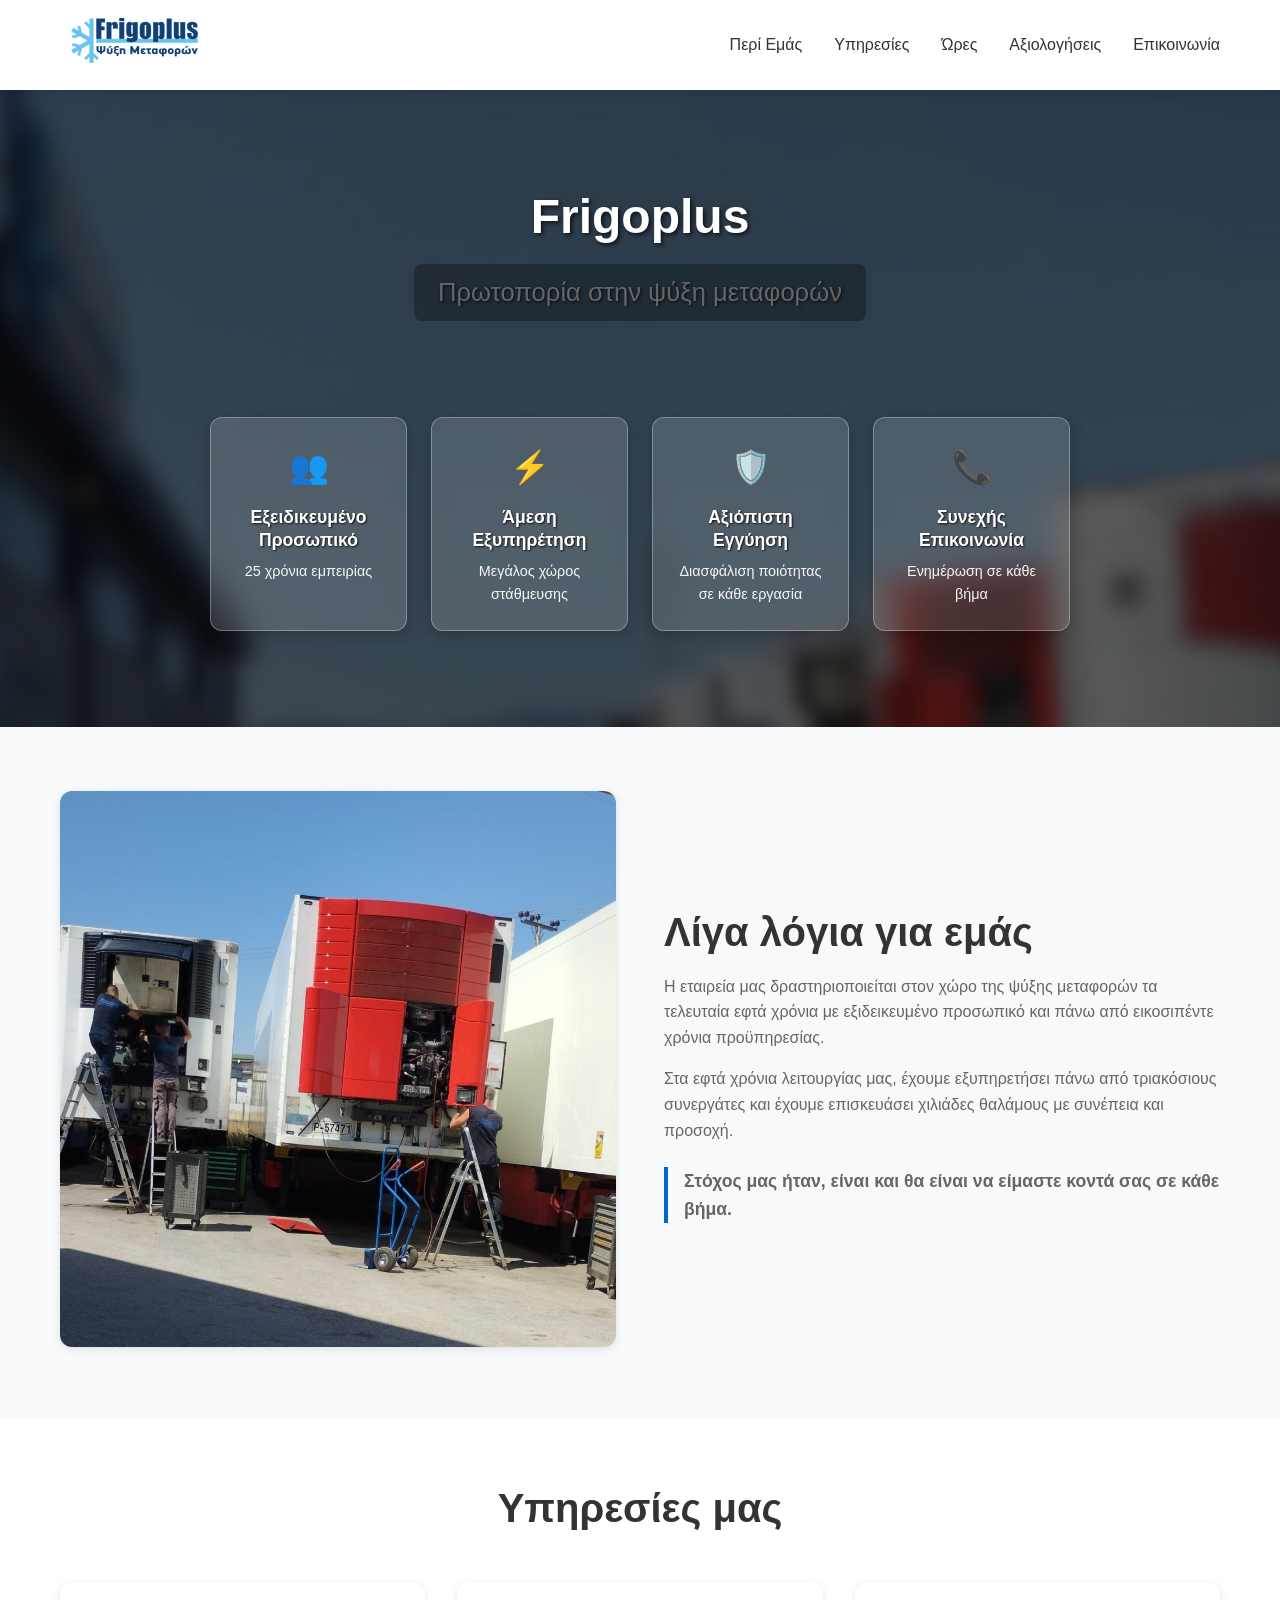
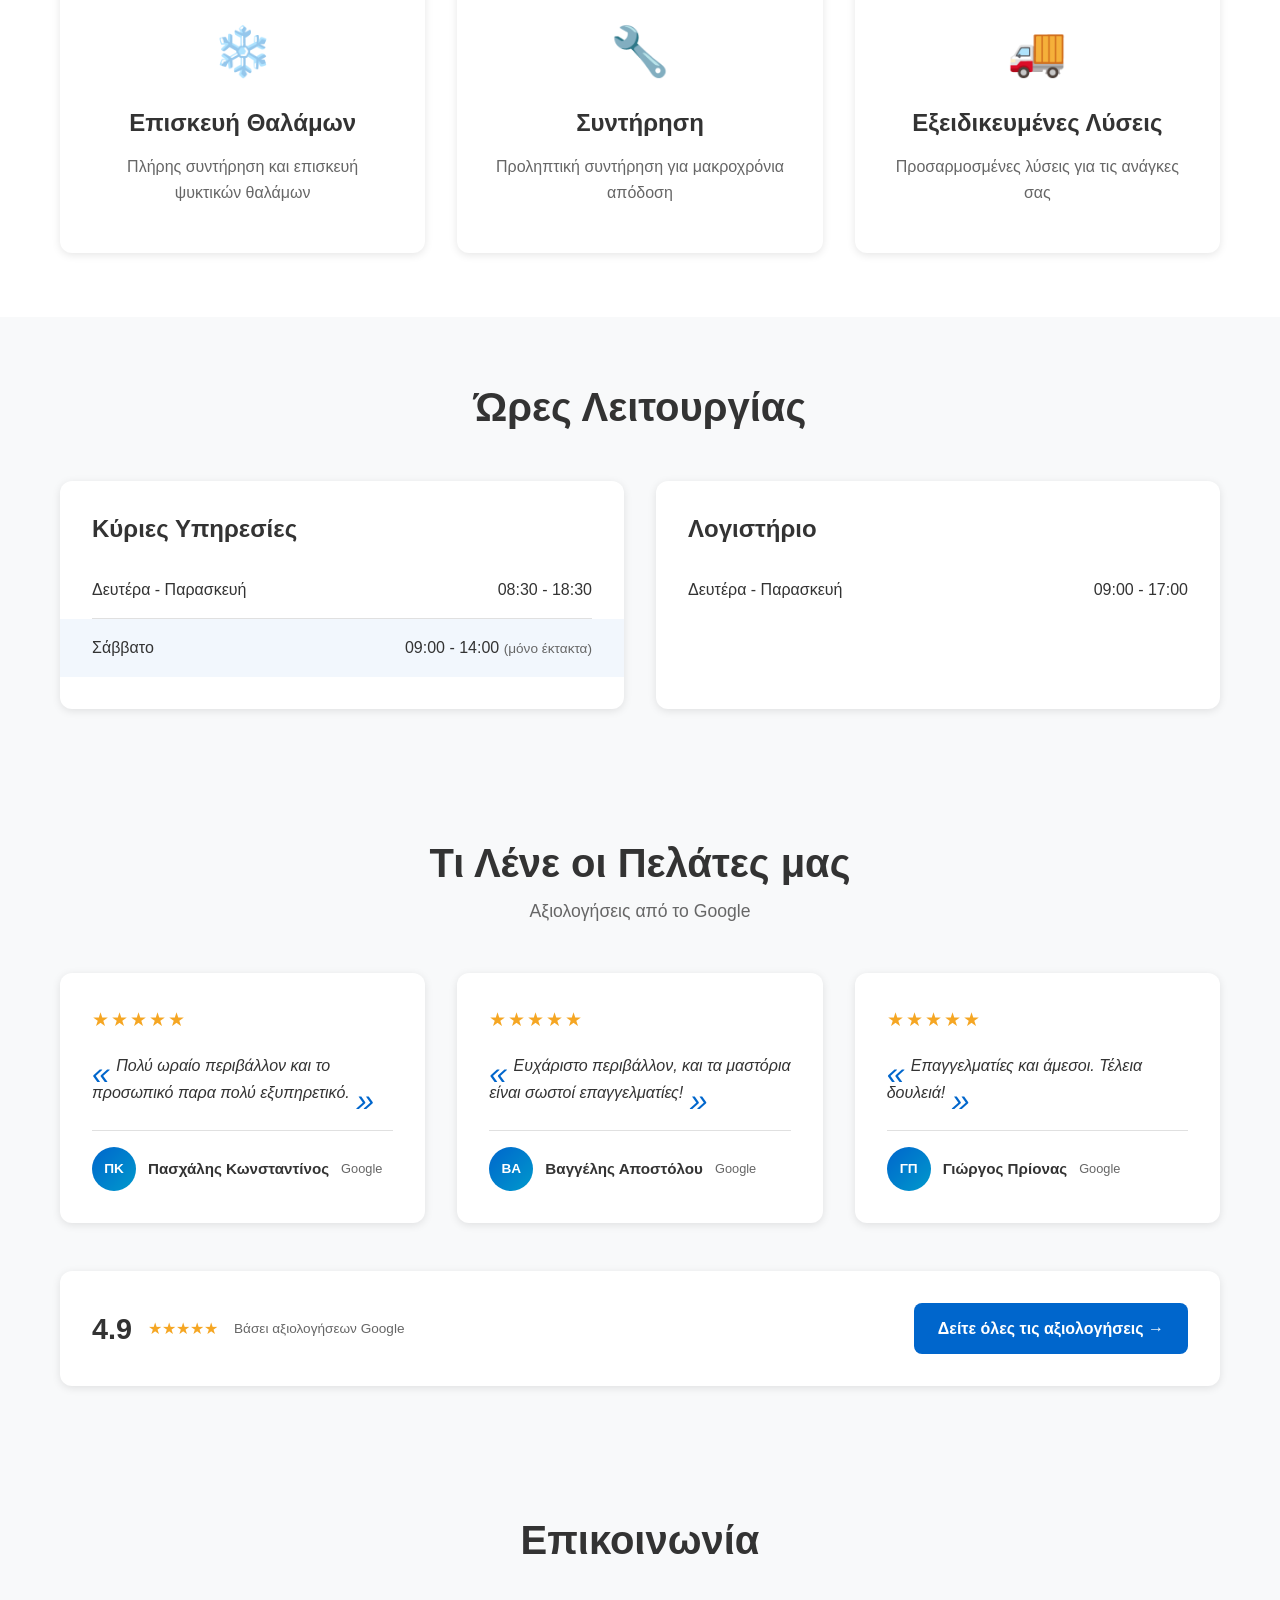
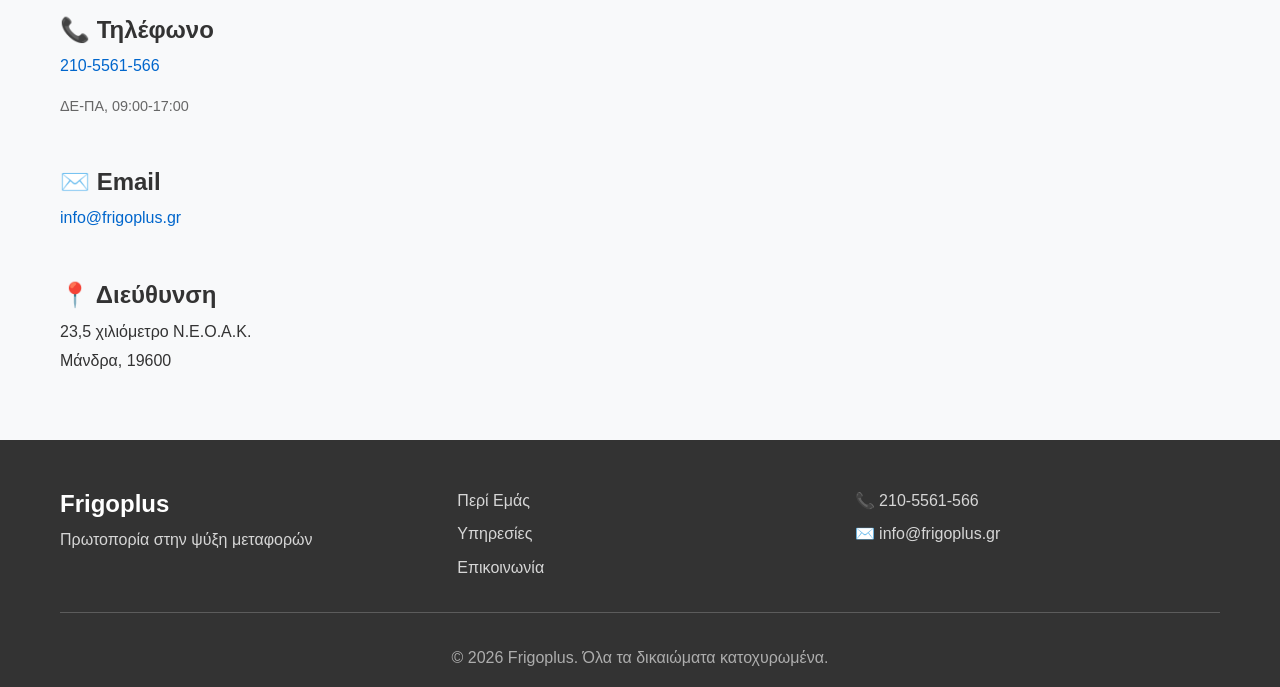
==== index.html @ 4c1150c2 "Update index.html" ====
<!DOCTYPE html>
<html lang="el">
<head>
    <meta charset="UTF-8">
    <meta name="viewport" content="width=device-width, initial-scale=1.0">
    
    <!-- Βασικά SEO -->
    <title>Frigoplus - Πρωτοπορία στην Ψύξη Μεταφορών | Επισκευή Θαλάμων</title>
    <meta name="description" content="Η Frigoplus εξειδικεύεται στην ψύξη μεταφορών με 25+ χρόνια εμπειρίας. Επισκευή θαλάμων ψύξης, συντήρηση και άμεση εξυπηρέτηση στη Μάνδρα Αττικής.">
    <meta name="keywords" content="ψύξη μεταφορών, επισκευή θαλάμων, frigo, ψυκτικοί θάλαμοι, Μάνδρα, Αττική, συντήρηση ψύξης">
    <meta name="author" content="Frigoplus">
    <meta name="robots" content="index, follow">
    
    <!-- Canonical URL -->
    <link rel="canonical" href="https://frigoplus.gr">

    <!-- Open Graph -->
    <meta property="og:title" content="Frigoplus - Πρωτοπορία στην Ψύξη Μεταφορών">
    <meta property="og:description" content="25 χρόνια εμπειρίας στην επισκευή θαλάμων ψύξης. Άμεση εξυπηρέτηση στη Μάνδρα.">
    <meta property="og:type" content="website">
    <meta property="og:url" content="https://frigoplus.gr">
    <meta property="og:image" content="https://frigoplus.gr/assets/images/banner.jpg">
    <meta property="og:locale" content="el_GR">

    <!-- Twitter Card -->
    <meta name="twitter:card" content="summary_large_image">
    <meta name="twitter:title" content="Frigoplus - Ψύξη Μεταφορών">
    <meta name="twitter:description" content="Εξειδικευμένο προσωπικό και άμεση εξυπηρέτηση στην ψύξη μεταφορών.">
    <meta name="twitter:image" content="https://frigoplus.gr/assets/images/banner.jpg">

    <!-- Schema.org -->
    <script type="application/ld+json">
    {
        "@context": "https://schema.org",
        "@graph": [
            {
                "@type": "AutoRepair",
                "@id": "https://frigoplus.gr/#organization",
                "name": "Frigoplus",
                "url": "https://frigoplus.gr/",
                "logo": "https://frigoplus.gr/assets/images/logo.png",
                "image": "https://frigoplus.gr/assets/images/banner.jpg",
                "description": "Εξειδικευμένη εταιρεία ψύξης μεταφορών με 25+ χρόνια εμπειρίας.",
                "telephone": "+30-210-5561-566",
                "email": "info@frigoplus.gr",
                "address": {
                    "@type": "PostalAddress",
                    "streetAddress": "23,5 χιλιόμετρο Ν.Ε.Ο.Α.Κ.",
                    "addressLocality": "Μάνδρα",
                    "postalCode": "19600",
                    "addressRegion": "Αττική",
                    "addressCountry": "GR"
                },
                "geo": {
                    "@type": "GeoCoordinates",
                    "latitude": 38.05573134808498
                    "longitude": 23.523870007469277
                },
                "openingHoursSpecification": [
                    {
                        "@type": "OpeningHoursSpecification",
                        "dayOfWeek": ["Monday", "Tuesday", "Wednesday", "Thursday", "Friday"],
                        "opens": "08:30",
                        "closes": "18:30"
                    },
                    {
                        "@type": "OpeningHoursSpecification",
                        "dayOfWeek": "Saturday",
                        "opens": "09:00",
                        "closes": "14:00",
                        "description": "Μόνο για έκτακτες περιπτώσεις"
                    }
                ],
                "priceRange": "$$",
                "aggregateRating": {
                    "@type": "AggregateRating",
                    "ratingValue": "4.9",
                    "bestRating": "5",
                    "worstRating": "1",
                    "ratingCount": "150",
                    "reviewCount": "150"
                },
                "sameAs": [
                    "https://maps.app.goo.gl/g7CZaHAmqYyr7czS7"
                ]
            },
            {
                "@type": "Product",
                "name": "Υπηρεσίες Ψύξης Μεταφορών Frigoplus",
                "description": "Πλήρης παροχή υπηρεσιών επισκευής και συντήρησης ψυκτικών θαλάμων μεταφοράς.",
                "brand": {
                    "@type": "Brand",
                    "name": "Frigoplus"
                },
                "aggregateRating": {
                    "@type": "AggregateRating",
                    "ratingValue": "4.9",
                    "reviewCount": "150"
                },
                "review": [
                    {
                        "@type": "Review",
                        "author": { "@type": "Person", "name": "Πασχάλης Κωνσταντίνος" },
                        "datePublished": "2024-01-15",
                        "reviewRating": { "@type": "Rating", "ratingValue": "5", "bestRating": "5" },
                        "reviewBody": "Πολύ ωραίο περιβάλλον και το προσωπικό παρα πολύ εξυπηρετικό."
                    },
                    {
                        "@type": "Review",
                        "author": { "@type": "Person", "name": "Βαγγέλης Αποστόλου" },
                        "datePublished": "2024-02-10",
                        "reviewRating": { "@type": "Rating", "ratingValue": "5", "bestRating": "5" },
                        "reviewBody": "Ευχάριστο περιβάλλον, και τα μαστόρια είναι σωστοί επαγγελματίες!!!!"
                    },
                    {
                        "@type": "Review",
                        "author": { "@type": "Person", "name": "Γιώργος Πρίονας" },
                        "datePublished": "2024-03-05",
                        "reviewRating": { "@type": "Rating", "ratingValue": "5", "bestRating": "5" },
                        "reviewBody": "Επαγγελματίες και άμεσοι. Τέλεια δουλειά!"
                    },
                    {
                        "@type": "Review",
                        "author": { "@type": "Person", "name": "Νίκος Γκιώνης" },
                        "datePublished": "2024-03-20",
                        "reviewRating": { "@type": "Rating", "ratingValue": "5", "bestRating": "5" },
                        "reviewBody": "Εξαιρετική εξυπηρέτηση και ποιότητα εργασιών."
                    },
                    {
                        "@type": "Review",
                        "author": { "@type": "Person", "name": "Κώστας Φαφούτης" },
                        "datePublished": "2024-04-01",
                        "reviewRating": { "@type": "Rating", "ratingValue": "5", "bestRating": "5" },
                        "reviewBody": "Πολύ καλή δουλειά, αξιόπιστοι και συνεπείς."
                    },
                    {
                        "@type": "Review",
                        "author": { "@type": "Person", "name": "Ευάγγελος Αραπίκος" },
                        "datePublished": "2024-04-15",
                        "reviewRating": { "@type": "Rating", "ratingValue": "5", "bestRating": "5" },
                        "reviewBody": "Σωστοί επαγγελματίες, σωστή δουλειά."
                    }
                ]
            }
        ]
    }
    </script>
    
    <link rel="stylesheet" href="assets/css/styles.css?v=3">
    <link rel="icon" type="image/x-icon" href="assets/images/favicon.ico">
</head>
<body>
    <a href="#main-content" class="skip-link">Μετάβαση στο περιεχόμενο</a>
    <header class="header">
        <div class="container">
            <nav class="navbar">
                <div class="logo">
                    <a href="/">
                        <img src="assets/images/logo.png" alt="Frigoplus Logo" width="150" height="50">
                    </a>
                </div>
                <button class="mobile-menu-toggle" aria-label="Μενού">
                    <span class="hamburger"></span>
                </button>
                <ul class="nav-menu" id="navMenu">
                    <li><a href="#about">Περί Εμάς</a></li>
                    <li><a href="#services">Υπηρεσίες</a></li>
                    <li><a href="#hours">Ώρες</a></li>
                    <li><a href="#reviews">Αξιολογήσεις</a></li>
                    <li><a href="#contact">Επικοινωνία</a></li>
                </ul>
            </nav>
        </div>
    </header>

    <main id="main-content">
        <!-- Hero -->
        <section class="hero">
            <div class="container hero-content">
                <h1>Frigoplus</h1>
                <p class="hero-tagline">Πρωτοπορία στην ψύξη μεταφορών</p>
                <div class="hero-features">
                    <div class="feature-item">
                        <span class="feature-icon">👥</span>
                        <h3>Εξειδικευμένο Προσωπικό</h3>
                        <p>25 χρόνια εμπειρίας</p>
                    </div>
                    <div class="feature-item">
                        <span class="feature-icon">⚡</span>
                        <h3>Άμεση Εξυπηρέτηση</h3>
                        <p>Μεγάλος χώρος στάθμευσης</p>
                    </div>
                    <div class="feature-item">
                        <span class="feature-icon">🛡️</span>
                        <h3>Αξιόπιστη Εγγύηση</h3>
                        <p>Διασφάλιση ποιότητας σε κάθε εργασία</p>
                    </div>
                    <div class="feature-item">
                        <span class="feature-icon">📞</span>
                        <h3>Συνεχής Επικοινωνία</h3>
                        <p>Ενημέρωση σε κάθε βήμα</p>
                    </div>
                </div>
            </div>
        </section>

        <!-- About -->
        <section id="about" class="about">
            <div class="container">
                <div class="about-grid">
                    <div class="about-image">
                        <img src="assets/images/about.jpg" alt="Εγκαταστάσεις Frigoplus στη Μάνδρα" loading="lazy" width="1024" height="1024">
                    </div>
                    <div class="about-content">
                        <h2>Λίγα λόγια για εμάς</h2>
                        <p>Η εταιρεία μας δραστηριοποιείται στον χώρο της ψύξης μεταφορών τα τελευταία εφτά χρόνια με εξιδεικευμένο προσωπικό και πάνω από εικοσιπέντε χρόνια προϋπηρεσίας.</p>
                        <p>Στα εφτά χρόνια λειτουργίας μας, έχουμε εξυπηρετήσει πάνω από τριακόσιους συνεργάτες και έχουμε επισκευάσει χιλιάδες θαλάμους με συνέπεια και προσοχή.</p>
                        <p class="about-highlight"><strong>Στόχος μας ήταν, είναι και θα είναι να είμαστε κοντά σας σε κάθε βήμα.</strong></p>
                    </div>
                </div>
            </div>
        </section>

        <!-- Services -->
        <section id="services" class="services">
            <div class="container">
                <h2>Υπηρεσίες μας</h2>
                <div class="services-grid">
                    <article class="service-card">
                        <div class="service-icon">❄️</div>
                        <h3>Επισκευή Θαλάμων</h3>
                        <p>Πλήρης συντήρηση και επισκευή ψυκτικών θαλάμων</p>
                    </article>
                    <article class="service-card">
                        <div class="service-icon">🔧</div>
                        <h3>Συντήρηση</h3>
                        <p>Προληπτική συντήρηση για μακροχρόνια απόδοση</p>
                    </article>
                    <article class="service-card">
                        <div class="service-icon">🚚</div>
                        <h3>Εξειδικευμένες Λύσεις</h3>
                        <p>Προσαρμοσμένες λύσεις για τις ανάγκες σας</p>
                    </article>
                </div>
            </div>
        </section>

        <!-- Hours -->
        <section id="hours" class="hours">
            <div class="container">
                <h2>Ώρες Λειτουργίας</h2>
                <div class="hours-grid">
                    <div class="hours-main">
                        <h3>Κύριες Υπηρεσίες</h3>
                        <dl class="hours-list">
                            <div class="hours-item">
                                <dt>Δευτέρα - Παρασκευή</dt>
                                <dd>08:30 - 18:30</dd>
                            </div>
                            <div class="hours-item highlight">
                                <dt>Σάββατο</dt>
                                <dd>09:00 - 14:00 <small>(μόνο έκτακτα)</small></dd>
                            </div>
                        </dl>
                    </div>
                    <div class="hours-accounting">
                        <h3>Λογιστήριο</h3>
                        <dl class="hours-list">
                            <div class="hours-item">
                                <dt>Δευτέρα - Παρασκευή</dt>
                                <dd>09:00 - 17:00</dd>
                            </div>
                        </dl>
                    </div>
                </div>
            </div>
        </section>

        <!-- Reviews -->
        <section id="reviews" class="reviews">
            <div class="container">
                <h2>Τι Λένε οι Πελάτες μας</h2>
                <p class="reviews-subtitle">Αξιολογήσεις από το Google</p>
                <div class="reviews-grid">
                    <article class="review-card">
                        <div class="review-stars">★★★★★</div>
                        <blockquote class="review-text">Πολύ ωραίο περιβάλλον και το προσωπικό παρα πολύ εξυπηρετικό.</blockquote>
                        <div class="review-author">
                            <div class="review-avatar">ΠΚ</div>
                            <cite class="review-name">Πασχάλης Κωνσταντίνος</cite>
                            <span class="review-source">Google</span>
                        </div>
                    </article>
                    <article class="review-card">
                        <div class="review-stars">★★★★★</div>
                        <blockquote class="review-text">Ευχάριστο περιβάλλον, και τα μαστόρια είναι σωστοί επαγγελματίες!</blockquote>
                        <div class="review-author">
                            <div class="review-avatar">ΒΑ</div>
                            <cite class="review-name">Βαγγέλης Αποστόλου</cite>
                            <span class="review-source">Google</span>
                        </div>
                    </article>
                    <article class="review-card">
                        <div class="review-stars">★★★★★</div>
                        <blockquote class="review-text">Επαγγελματίες και άμεσοι. Τέλεια δουλειά!</blockquote>
                        <div class="review-author">
                            <div class="review-avatar">ΓΠ</div>
                            <cite class="review-name">Γιώργος Πρίονας</cite>
                            <span class="review-source">Google</span>
                        </div>
                    </article>
                </div>
                <div class="google-rating-summary">
                    <div class="google-badge">
                        <span style="font-size:1.8rem; font-weight:bold;">4.9</span>
                        <span style="color:#f5a623;">★★★★★</span>
                        <span style="font-size:0.85rem; color:#666;">Βάσει αξιολογήσεων Google</span>
                    </div>
                    <a href="https://maps.app.goo.gl/g7CZaHAmqYyr7czS7" target="_blank" class="btn-reviews">
                        Δείτε όλες τις αξιολογήσεις →
                    </a>
                </div>
            </div>
        </section>

        <!-- Contact -->
        <section id="contact" class="contact">
            <div class="container">
                <h2>Επικοινωνία</h2>
                <div class="contact-grid">
                    <div class="contact-info">
                        <article class="contact-item">
                            <h3>📞 Τηλέφωνο</h3>
                            <p><a href="tel:+302105561566">210-5561-566</a></p>
                            <p class="contact-note">ΔΕ-ΠΑ, 09:00-17:00</p>
                        </article>
                        <article class="contact-item">
                            <h3>✉️ Email</h3>
                            <p><a href="mailto:info@frigoplus.gr">info@frigoplus.gr</a></p>
                        </article>
                        <article class="contact-item">
                            <h3>📍 Διεύθυνση</h3>
                            <address>
                                23,5 χιλιόμετρο Ν.Ε.Ο.Α.Κ.<br>
                                Μάνδρα, 19600
                            </address>
                        </article>
                    </div>
                    <div class="contact-map">
                        <iframe 
                            src="https://www.openstreetmap.org/export/embed.html?bbox=23.4500,38.0100,23.5200,38.0600&layer=mapnik&marker=38.05573134808498,23.523870007469277" 
                            style="border: 0;" 
                            width="100%" 
                            height="350"
                            title="Χάρτης">
                        </iframe>
                    </div>
                </div>
            </div>
        </section>
    </main>

    <footer class="footer">
        <div class="container">
            <div class="footer-content">
                <div class="footer-brand">
                    <h3>Frigoplus</h3>
                    <p>Πρωτοπορία στην ψύξη μεταφορών</p>
                </div>
                <div class="footer-links">
                    <a href="#about">Περί Εμάς</a>
                    <a href="#services">Υπηρεσίες</a>
                    <a href="#contact">Επικοινωνία</a>
                </div>
                <div class="footer-contact">
                    <p>📞 <a href="tel:+302105561566">210-5561-566</a></p>
                    <p>✉️ <a href="mailto:info@frigoplus.gr">info@frigoplus.gr</a></p>
                </div>
            </div>
            <div class="footer-bottom">
                <p>&copy; <span id="currentYear"></span> Frigoplus. Όλα τα δικαιώματα κατοχυρωμένα.</p>
            </div>
        </div>
    </footer>

    <script src="assets/js/main.js"></script>
</body>
</html>
---- assets/css/styles.css ----
/* ================================
   CSS Variables
   ================================ */
:root {
    --primary-color: #0066cc;
    --secondary-color: #004499;
    --accent-color: #0099cc;
    --text-dark: #333333;
    --text-light: #666666;
    --bg-light: #f8f9fa;
    --bg-white: #ffffff;
    --border-color: #e0e0e0;
    --shadow: 0 2px 8px rgba(0, 0, 0, 0.1);
    --transition: all 0.3s ease;
}

/* ================================
   Reset & Base
   ================================ */
*, *::before, *::after {
    box-sizing: border-box;
    margin: 0;
    padding: 0;
}

html {
    scroll-behavior: smooth;
    font-size: 16px;
}

body {
    font-family: -apple-system, BlinkMacSystemFont, 'Segoe UI', Roboto, 'Helvetica Neue', Arial, sans-serif;
    line-height: 1.6;
    color: var(--text-dark);
    background-color: var(--bg-white);
}

/* ================================
   Skip Link (Accessibility)
   ================================ */
.skip-link {
    position: absolute;
    top: -100%;
    left: 0;
    background: var(--primary-color);
    color: white;
    padding: 1rem 2rem;
    z-index: 9999;
    font-weight: 700;
    font-size: 1rem;
    border-radius: 0 0 8px 0;
    text-decoration: none;
    transition: top 0.2s ease;
}

.skip-link:focus {
    top: 0;
    color: white;
    outline: 3px solid white;
    outline-offset: 2px;
}

/* ================================
   Container
   ================================ */
.container {
    max-width: 1200px;
    margin: 0 auto;
    padding: 0 20px;
}

/* ================================
   Typography
   ================================ */
h1, h2, h3, h4 {
    font-weight: 600;
    line-height: 1.3;
    margin-bottom: 1rem;
}

h1 { font-size: clamp(2rem, 5vw, 3rem); }
h2 { font-size: clamp(1.5rem, 4vw, 2.5rem); }
h3 { font-size: clamp(1.2rem, 3vw, 1.5rem); }

p {
    margin-bottom: 1rem;
    color: var(--text-light);
}

a {
    color: var(--primary-color);
    text-decoration: none;
    transition: var(--transition);
}

a:hover {
    color: var(--secondary-color);
    text-decoration: underline;
}

/* ================================
   Header
   ================================ */
.header {
    background: var(--bg-white);
    box-shadow: var(--shadow);
    position: sticky;
    top: 0;
    z-index: 100;
}

.navbar {
    display: flex;
    justify-content: space-between;
    align-items: center;
    padding: 1rem 0;
}

.logo img {
    height: 50px;
    width: auto;
}

.nav-menu {
    display: flex;
    list-style: none;
    gap: 2rem;
}

.nav-menu a {
    color: var(--text-dark);
    font-weight: 500;
    padding: 0.5rem 0;
    position: relative;
}

.nav-menu a:hover {
    color: var(--primary-color);
    text-decoration: none;
}

.nav-menu a.active {
    color: var(--primary-color);
    font-weight: 700;
}

.nav-menu a.active::after {
    content: '';
    position: absolute;
    bottom: -5px;
    left: 0;
    width: 100%;
    height: 3px;
    background-color: var(--primary-color);
    border-radius: 2px;
}

.mobile-menu-toggle {
    display: none;
    background: none;
    border: none;
    cursor: pointer;
    padding: 0.5rem;
}

.hamburger {
    display: block;
    width: 25px;
    height: 3px;
    background: var(--text-dark);
    position: relative;
}

.hamburger::before,
.hamburger::after {
    content: '';
    position: absolute;
    width: 25px;
    height: 3px;
    background: var(--text-dark);
    left: 0;
}

.hamburger::before { top: -8px; }
.hamburger::after { top: 8px; }

/* ================================
   Hero Section
   ================================ */
.hero {
    background-image: url('../images/banner.jpg');
    background-size: cover;
    background-position: center;
    background-repeat: no-repeat;
    color: white;
    padding: 6rem 0;
    position: relative;
    overflow: hidden;
    min-height: 500px;
}

.hero::before {
    content: '';
    position: absolute;
    top: 0;
    left: 0;
    right: 0;
    bottom: 0;
    background: rgba(0, 0, 0, 0.65);
    z-index: 1;
}

.hero-content {
    position: relative;
    z-index: 2;
    text-align: center;
    max-width: 900px;
    margin: 0 auto;
}

.hero h1 {
    text-shadow: 2px 2px 4px rgba(0, 0, 0, 0.7);
    margin-bottom: 1rem;
}

.hero-tagline {
    font-size: 1.6rem;
    margin-bottom: 3rem;
    opacity: 1;
    font-weight: 500;
    text-shadow: 1px 1px 3px rgba(0, 0, 0, 0.8);
    background: rgba(0, 0, 0, 0.3);
    display: inline-block;
    padding: 0.5rem 1.5rem;
    border-radius: 8px;
}

.hero-features {
    display: grid;
    grid-template-columns: repeat(4, 1fr);
    gap: 1.5rem;
    margin-top: 3rem;
}

.feature-item {
    background: rgba(255, 255, 255, 0.15);
    backdrop-filter: blur(10px);
    padding: 1.5rem;
    border-radius: 12px;
    border: 1px solid rgba(255, 255, 255, 0.3);
    box-shadow: 0 4px 15px rgba(0, 0, 0, 0.2);
    display: flex;
    flex-direction: column;
    align-items: center;
    text-align: center;
    transition: transform 0.3s ease;
}

.feature-item:hover {
    transform: translateY(-5px);
}

.feature-icon {
    font-size: 2rem;
    margin-bottom: 0.8rem;
}

.feature-item h3 {
    color: white;
    margin-bottom: 0.5rem;
    font-size: 1.1rem;
    text-shadow: 1px 1px 2px rgba(0, 0, 0, 0.8);
}

.feature-item p {
    color: rgba(255, 255, 255, 0.95);
    margin-bottom: 0;
    font-weight: 400;
    font-size: 0.9rem;
}

/* ================================
   Sections Base
   ================================ */
section {
    padding: 4rem 0;
}

section:nth-child(even) {
    background: var(--bg-light);
}

/* ================================
   About Section
   ================================ */
.about-grid {
    display: grid;
    grid-template-columns: 1fr 1fr;
    gap: 3rem;
    align-items: center;
}

.about-image img {
    width: 100%;
    height: auto;
    border-radius: 12px;
    box-shadow: var(--shadow);
}

.about-highlight {
    font-size: 1.1rem;
    border-left: 4px solid var(--primary-color);
    padding-left: 1rem;
    margin-top: 1.5rem;
}

/* ================================
   Services Section
   ================================ */
.services h2 {
    text-align: center;
    margin-bottom: 3rem;
}

.services-grid {
    display: grid;
    grid-template-columns: repeat(auto-fit, minmax(300px, 1fr));
    gap: 2rem;
}

.service-card {
    background: var(--bg-white);
    padding: 2rem;
    border-radius: 12px;
    box-shadow: var(--shadow);
    text-align: center;
    transition: var(--transition);
}

.service-card:hover {
    transform: translateY(-5px);
    box-shadow: 0 8px 20px rgba(0, 0, 0, 0.15);
}

.service-icon {
    font-size: 3rem;
    margin-bottom: 1rem;
}

/* ================================
   Hours Section
   ================================ */
.hours h2 {
    text-align: center;
    margin-bottom: 3rem;
}

.hours-grid {
    display: grid;
    grid-template-columns: repeat(auto-fit, minmax(300px, 1fr));
    gap: 2rem;
}

.hours-main, .hours-accounting {
    background: var(--bg-white);
    padding: 2rem;
    border-radius: 12px;
    box-shadow: var(--shadow);
}

.hours-list {
    list-style: none;
}

.hours-item {
    display: flex;
    justify-content: space-between;
    padding: 1rem 0;
    border-bottom: 1px solid var(--border-color);
}

.hours-item:last-child {
    border-bottom: none;
}

.hours-item.highlight {
    background: rgba(0, 102, 204, 0.05);
    margin: 0 -2rem;
    padding: 1rem 2rem;
}

.hours-item small {
    color: var(--text-light);
    font-size: 0.85rem;
}

/* ================================
   Reviews Section
   ================================ */
.reviews {
    background: var(--bg-light);
    text-align: center;
    padding: 4rem 0;
}

.reviews h2 {
    margin-bottom: 0.5rem;
}

.reviews-subtitle {
    color: var(--text-light);
    margin-bottom: 3rem;
    font-size: 1.1rem;
}

.reviews-grid {
    display: grid;
    grid-template-columns: repeat(auto-fill, minmax(320px, 1fr));
    gap: 2rem;
    margin-bottom: 3rem;
}

.review-card {
    background: var(--bg-white);
    padding: 2rem;
    border-radius: 12px;
    box-shadow: var(--shadow);
    text-align: left;
    transition: var(--transition);
    display: flex;
    flex-direction: column;
}

.review-card:hover {
    transform: translateY(-3px);
    box-shadow: 0 8px 24px rgba(0, 0, 0, 0.12);
}

.review-stars {
    color: #f5a623;
    font-size: 1.2rem;
    letter-spacing: 2px;
    margin-bottom: 1rem;
}

.review-text {
    font-style: italic;
    color: var(--text-dark);
    line-height: 1.7;
    margin-bottom: 1.5rem;
    flex-grow: 1;
    quotes: "«" "»";
}

.review-text::before {
    content: open-quote;
    font-size: 2rem;
    color: var(--primary-color);
    line-height: 0;
    vertical-align: -0.4em;
    margin-right: 0.2em;
}

.review-text::after {
    content: close-quote;
    font-size: 2rem;
    color: var(--primary-color);
    line-height: 0;
    vertical-align: -0.4em;
    margin-left: 0.2em;
}

.review-author {
    display: flex;
    align-items: center;
    gap: 0.75rem;
    border-top: 1px solid var(--border-color);
    padding-top: 1rem;
}

.review-avatar {
    width: 44px;
    height: 44px;
    border-radius: 50%;
    background: linear-gradient(135deg, var(--primary-color), var(--accent-color));
    color: white;
    display: flex;
    align-items: center;
    justify-content: center;
    font-weight: 700;
    font-size: 0.85rem;
    flex-shrink: 0;
}

.review-name {
    font-style: normal;
    font-weight: 600;
    color: var(--text-dark);
    display: block;
    font-size: 0.95rem;
}

.review-source {
    color: var(--text-light);
    font-size: 0.8rem;
    display: block;
}

.google-rating-summary {
    background: var(--bg-white);
    border-radius: 12px;
    padding: 2rem;
    box-shadow: var(--shadow);
    display: flex;
    align-items: center;
    justify-content: space-between;
    flex-wrap: wrap;
    gap: 1.5rem;
}

.google-badge {
    display: flex;
    align-items: center;
    gap: 1rem;
}

.google-badge-text {
    display: flex;
    flex-direction: column;
}

.google-rating-value {
    font-size: 1.8rem;
    font-weight: 700;
    color: var(--text-dark);
    line-height: 1;
}

.google-rating-stars {
    color: #f5a623;
    font-size: 1rem;
    letter-spacing: 1px;
}

.google-rating-count {
    color: var(--text-light);
    font-size: 0.85rem;
}

.btn-reviews {
    background: var(--primary-color);
    color: white !important;
    padding: 0.8rem 1.5rem;
    border-radius: 8px;
    font-weight: 600;
    text-decoration: none !important;
    transition: var(--transition);
    white-space: nowrap;
}

.btn-reviews:hover {
    background: var(--secondary-color);
    color: white !important;
    transform: translateY(-2px);
    box-shadow: 0 4px 12px rgba(0, 102, 204, 0.3);
}

/* ================================
   Contact Section
   ================================ */
.contact h2 {
    text-align: center;
    margin-bottom: 3rem;
}

.contact-grid {
    display: grid;
    grid-template-columns: 1fr 1fr;
    gap: 3rem;
}

.contact-info {
    display: flex;
    flex-direction: column;
    gap: 2rem;
}

.contact-item h3 {
    margin-bottom: 0.5rem;
}

.contact-note {
    font-size: 0.9rem;
    color: var(--text-light);
}

address {
    font-style: normal;
    line-height: 1.8;
}

.contact-map iframe {
    border-radius: 12px;
    width: 100%;
}

/* ================================
   Footer
   ================================ */
.footer {
    background: var(--text-dark);
    color: white;
    padding: 3rem 0 1rem;
}

.footer-content {
    display: grid;
    grid-template-columns: repeat(auto-fit, minmax(250px, 1fr));
    gap: 2rem;
    margin-bottom: 2rem;
}

.footer-brand h3 {
    color: white;
    margin-bottom: 0.5rem;
}

.footer-brand p {
    color: rgba(255, 255, 255, 0.8);
    margin-bottom: 0;
}

.footer-links {
    display: flex;
    flex-direction: column;
    gap: 0.5rem;
}

.footer-links a {
    color: rgba(255, 255, 255, 0.8);
}

.footer-links a:hover {
    color: white;
}

.footer-contact p {
    margin-bottom: 0.5rem;
}

.footer-contact a {
    color: rgba(255, 255, 255, 0.8);
}

.footer-bottom {
    text-align: center;
    padding-top: 2rem;
    border-top: 1px solid rgba(255, 255, 255, 0.2);
}

.footer-bottom p {
    color: rgba(255, 255, 255, 0.6);
    margin-bottom: 0;
}

/* ================================
   Responsive Design
   ================================ */
@media (max-width: 768px) {
    .mobile-menu-toggle {
        display: block;
    }

    .nav-menu {
        display: none;
        position: absolute;
        top: 100%;
        left: 0;
        right: 0;
        background: var(--bg-white);
        flex-direction: column;
        padding: 1rem 0;
        box-shadow: var(--shadow);
        gap: 0;
    }

    .nav-menu.active {
        display: flex;
    }

    .nav-menu li {
        padding: 0.5rem 2rem;
    }

    .nav-menu a.active::after {
        display: none;
    }
    
    .nav-menu a.active {
        background-color: rgba(0, 102, 204, 0.1);
        border-left: 4px solid var(--primary-color);
        padding-left: 1rem;
    }

    .hero-features {
        grid-template-columns: repeat(2, 1fr);
        gap: 1rem;
    }
    
    .feature-item {
        padding: 1.2rem;
    }
    
    .feature-icon {
        font-size: 1.8rem;
    }
    
    .feature-item h3 {
        font-size: 1rem;
    }

    .about-grid,
    .contact-grid {
        grid-template-columns: 1fr;
    }

    .hours-grid {
        grid-template-columns: 1fr;
    }

    .reviews-grid {
        grid-template-columns: 1fr;
    }

    .google-rating-summary {
        flex-direction: column;
        text-align: center;
    }

    .google-badge {
        flex-direction: column;
    }

    .google-badge-text {
        align-items: center;
    }
}

@media (max-width: 576px) {
    .hero-features {
        grid-template-columns: 1fr;
    }
}

@media (max-width: 480px) {
    html {
        font-size: 14px;
    }

    .container {
        padding: 0 15px;
    }

    section {
        padding: 3rem 0;
    }
}

/* ================================
   Print Styles
   ================================ */
@media print {
    .header, .footer, .mobile-menu-toggle {
        display: none;
    }

    body {
        font-size: 12pt;
    }

    a {
        text-decoration: underline;
    }

    a[href]::after {
        content: " (" attr(href) ")";
    }
}

/* ================================
   Reduced Motion
   ================================ */
@media (prefers-reduced-motion: reduce) {
    *, *::before, *::after {
        animation-duration: 0.01ms !important;
        animation-iteration-count: 1 !important;
        transition-duration: 0.01ms !important;
    }

    html {
        scroll-behavior: auto;
    }
}

/* ================================
   High Contrast Mode
   ================================ */
@media (prefers-contrast: high) {
    :root {
        --text-dark: #000000;
        --text-light: #333333;
        --border-color: #000000;
    }

    .service-card, .hours-main, .hours-accounting, .review-card {
        border: 2px solid var(--text-dark);
    }
}
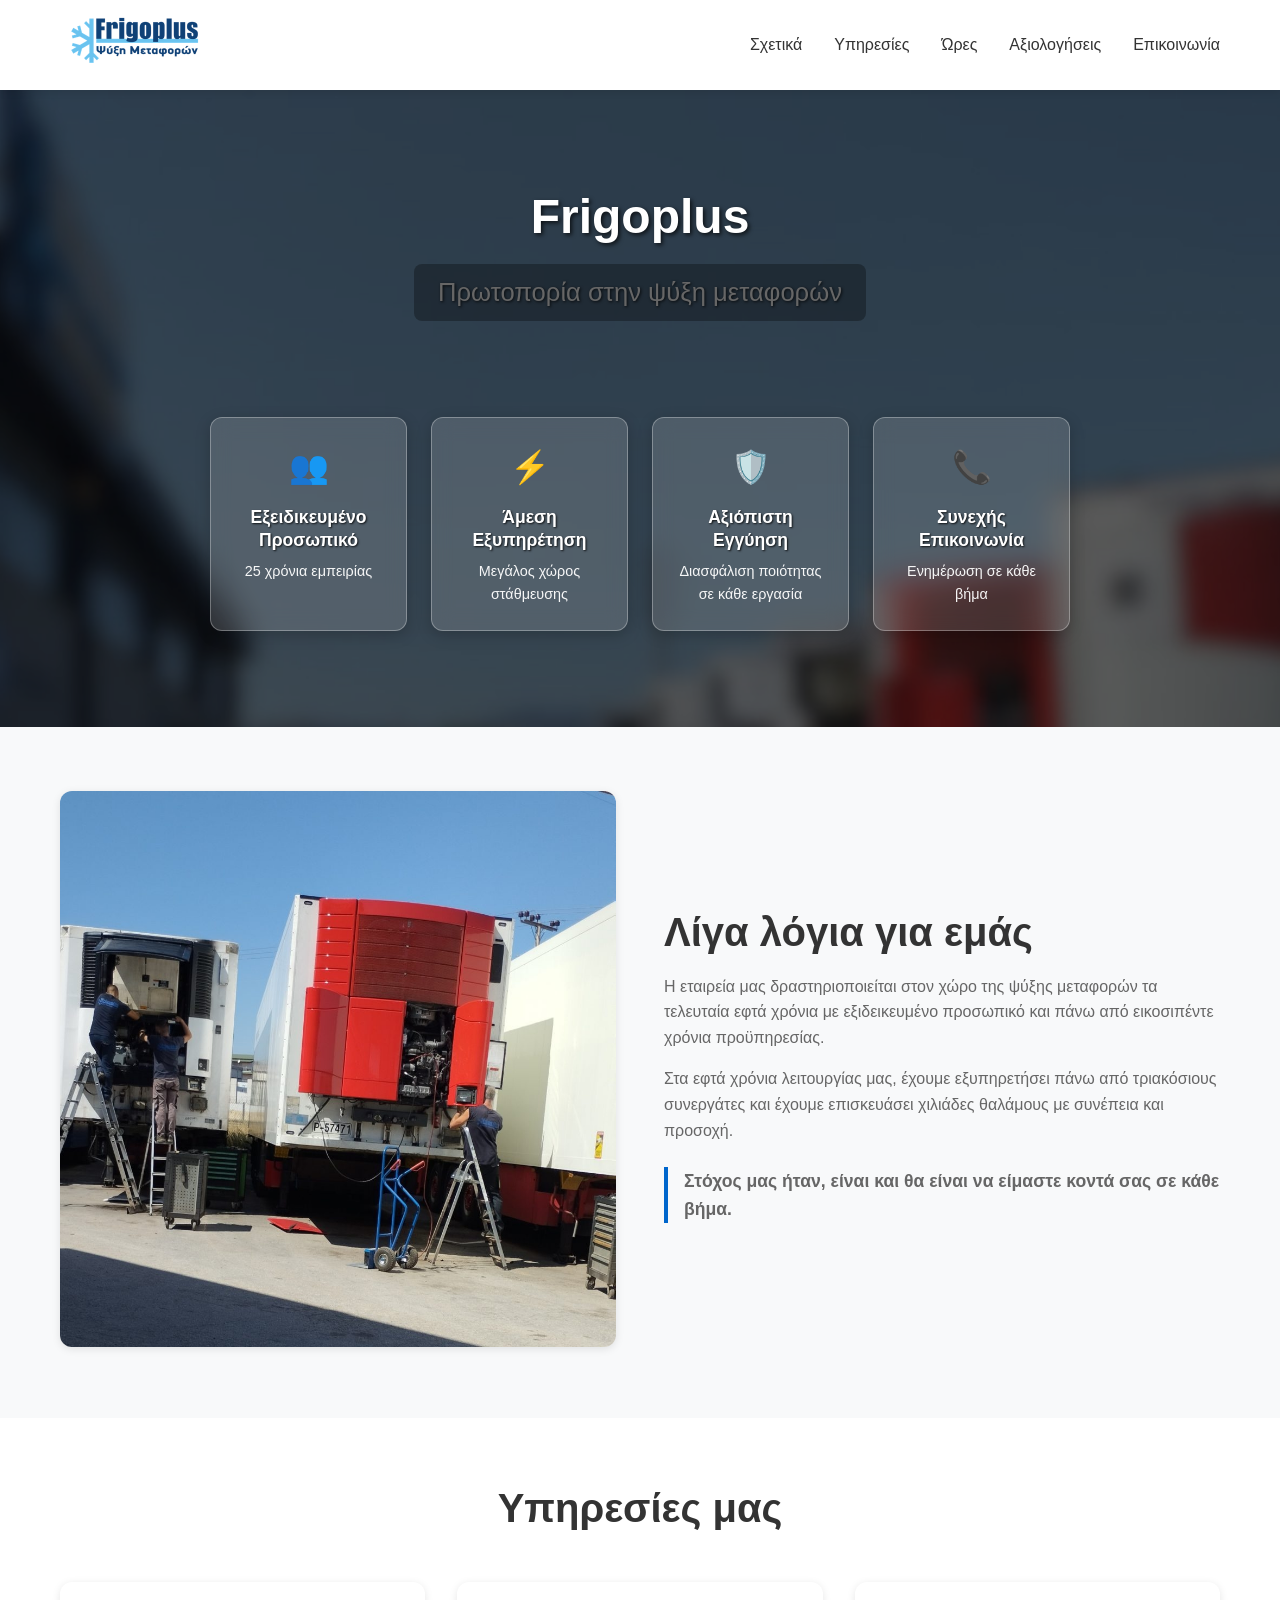
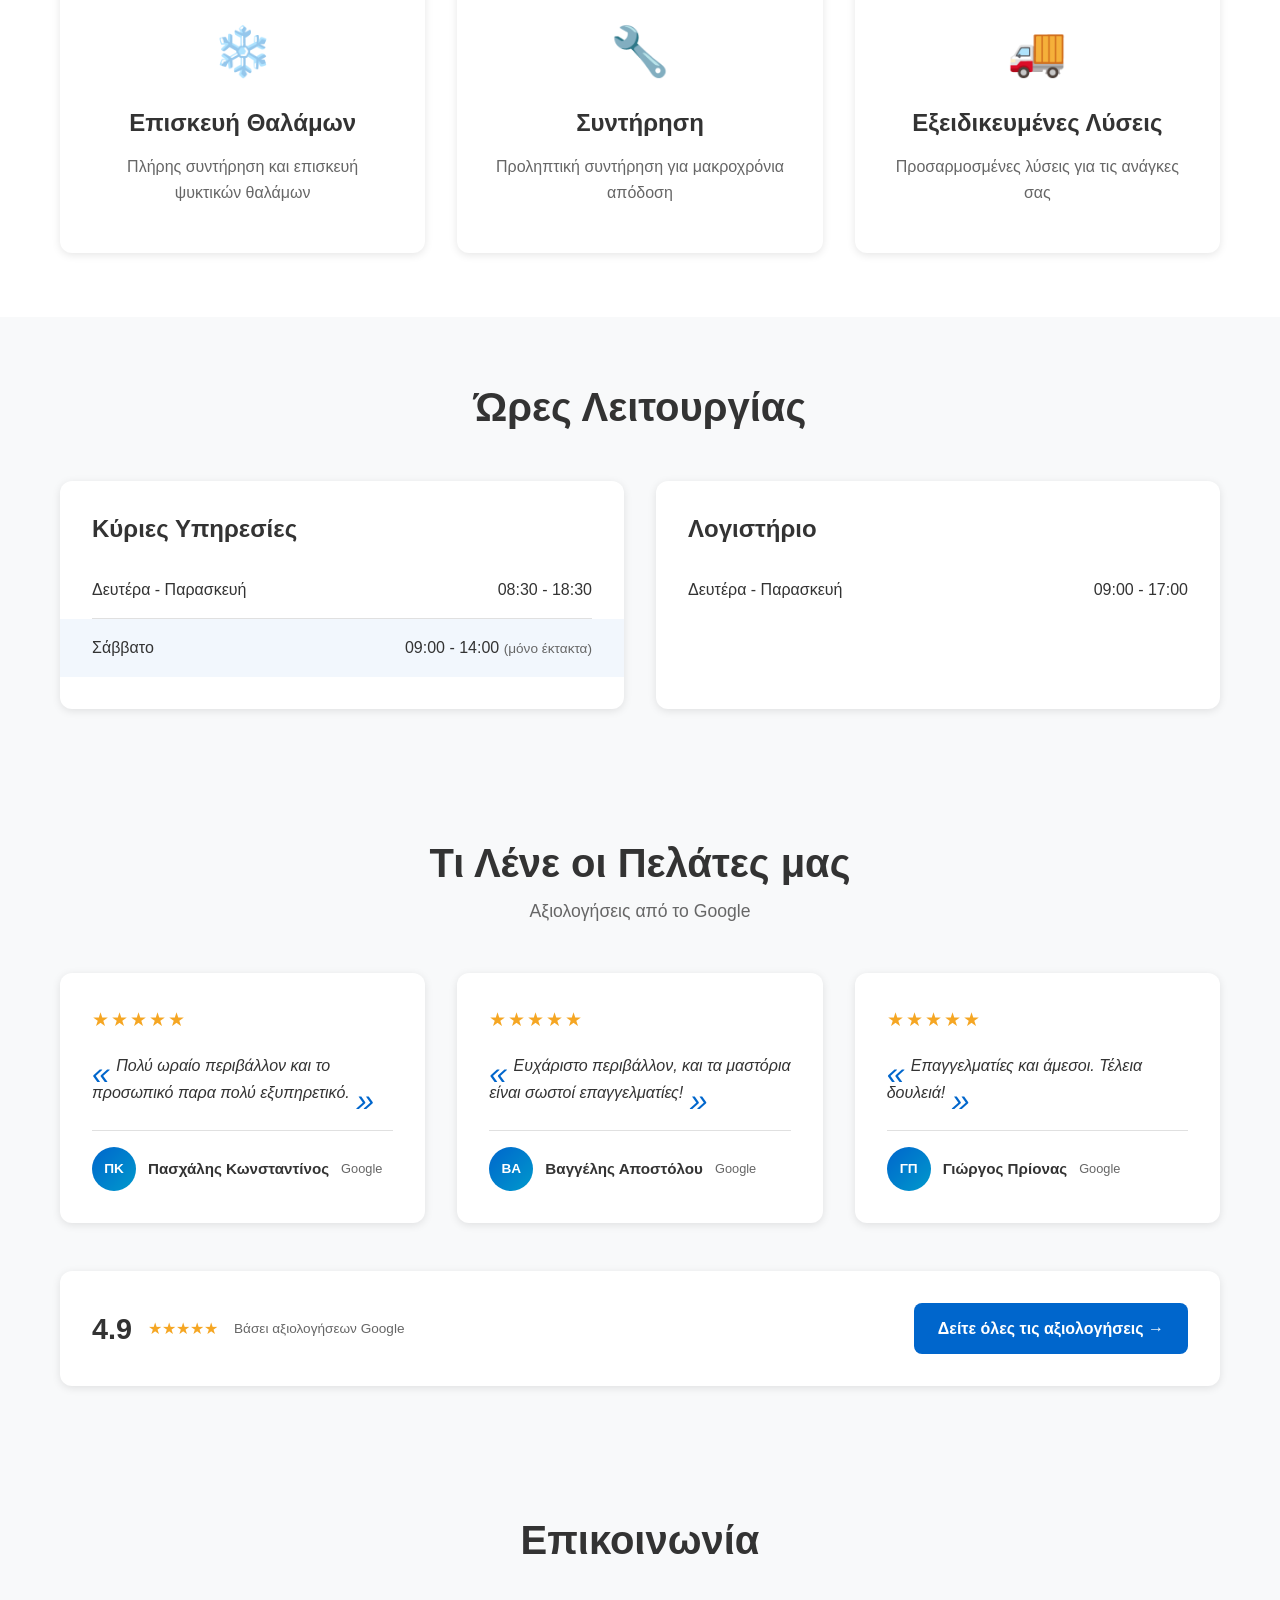
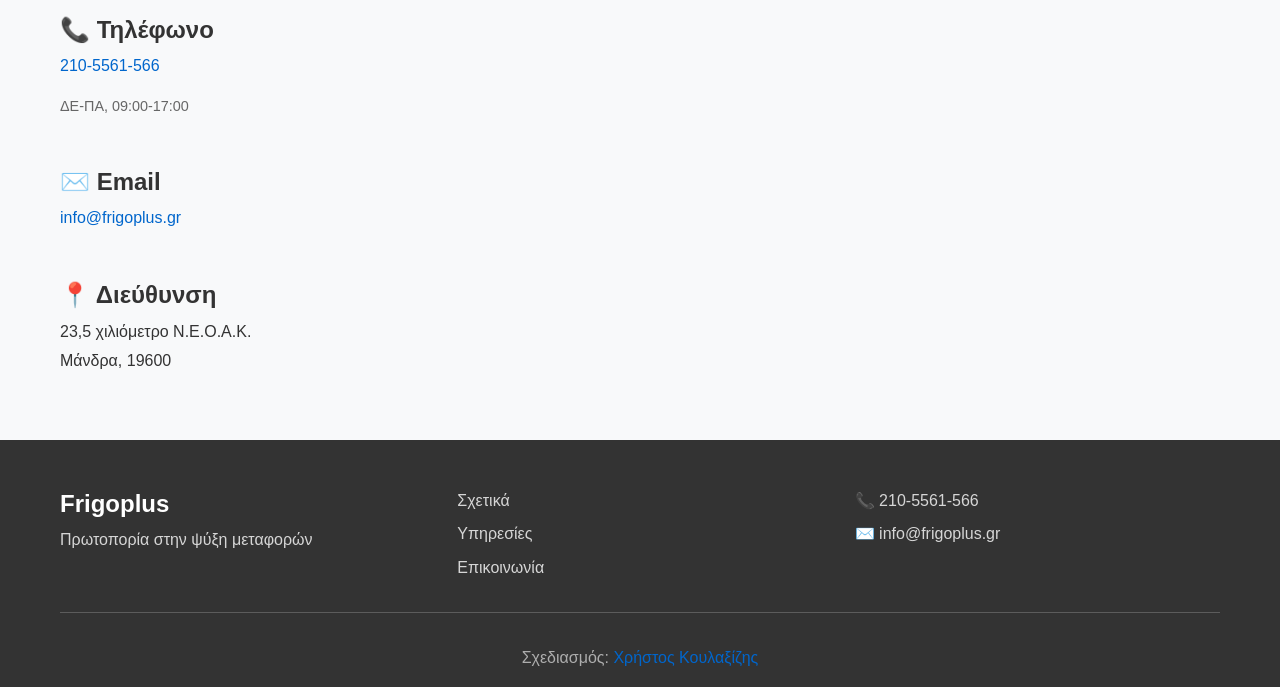
==== commit 1ec0d156: "Update index.html" ====
--- a/index.html
+++ b/index.html
@@ -163,7 +163,7 @@
                     <span class="hamburger"></span>
                 </button>
                 <ul class="nav-menu" id="navMenu">
-                    <li><a href="#about">Περί Εμάς</a></li>
+                    <li><a href="#about">Σχετικά</a></li>
                     <li><a href="#services">Υπηρεσίες</a></li>
                     <li><a href="#hours">Ώρες</a></li>
                     <li><a href="#reviews">Αξιολογήσεις</a></li>
@@ -368,7 +368,7 @@
                     <p>Πρωτοπορία στην ψύξη μεταφορών</p>
                 </div>
                 <div class="footer-links">
-                    <a href="#about">Περί Εμάς</a>
+                    <a href="#about">Σχετικά</a>
                     <a href="#services">Υπηρεσίες</a>
                     <a href="#contact">Επικοινωνία</a>
                 </div>
@@ -378,7 +378,7 @@
                 </div>
             </div>
             <div class="footer-bottom">
-                <p>&copy; <span id="currentYear"></span> Frigoplus. Όλα τα δικαιώματα κατοχυρωμένα.</p>
+                <p>Σχεδιασμός: <a href="https://koulaxizis.gr" target="blank">Χρήστος Κουλαξίζης</a></p>
             </div>
         </div>
     </footer>
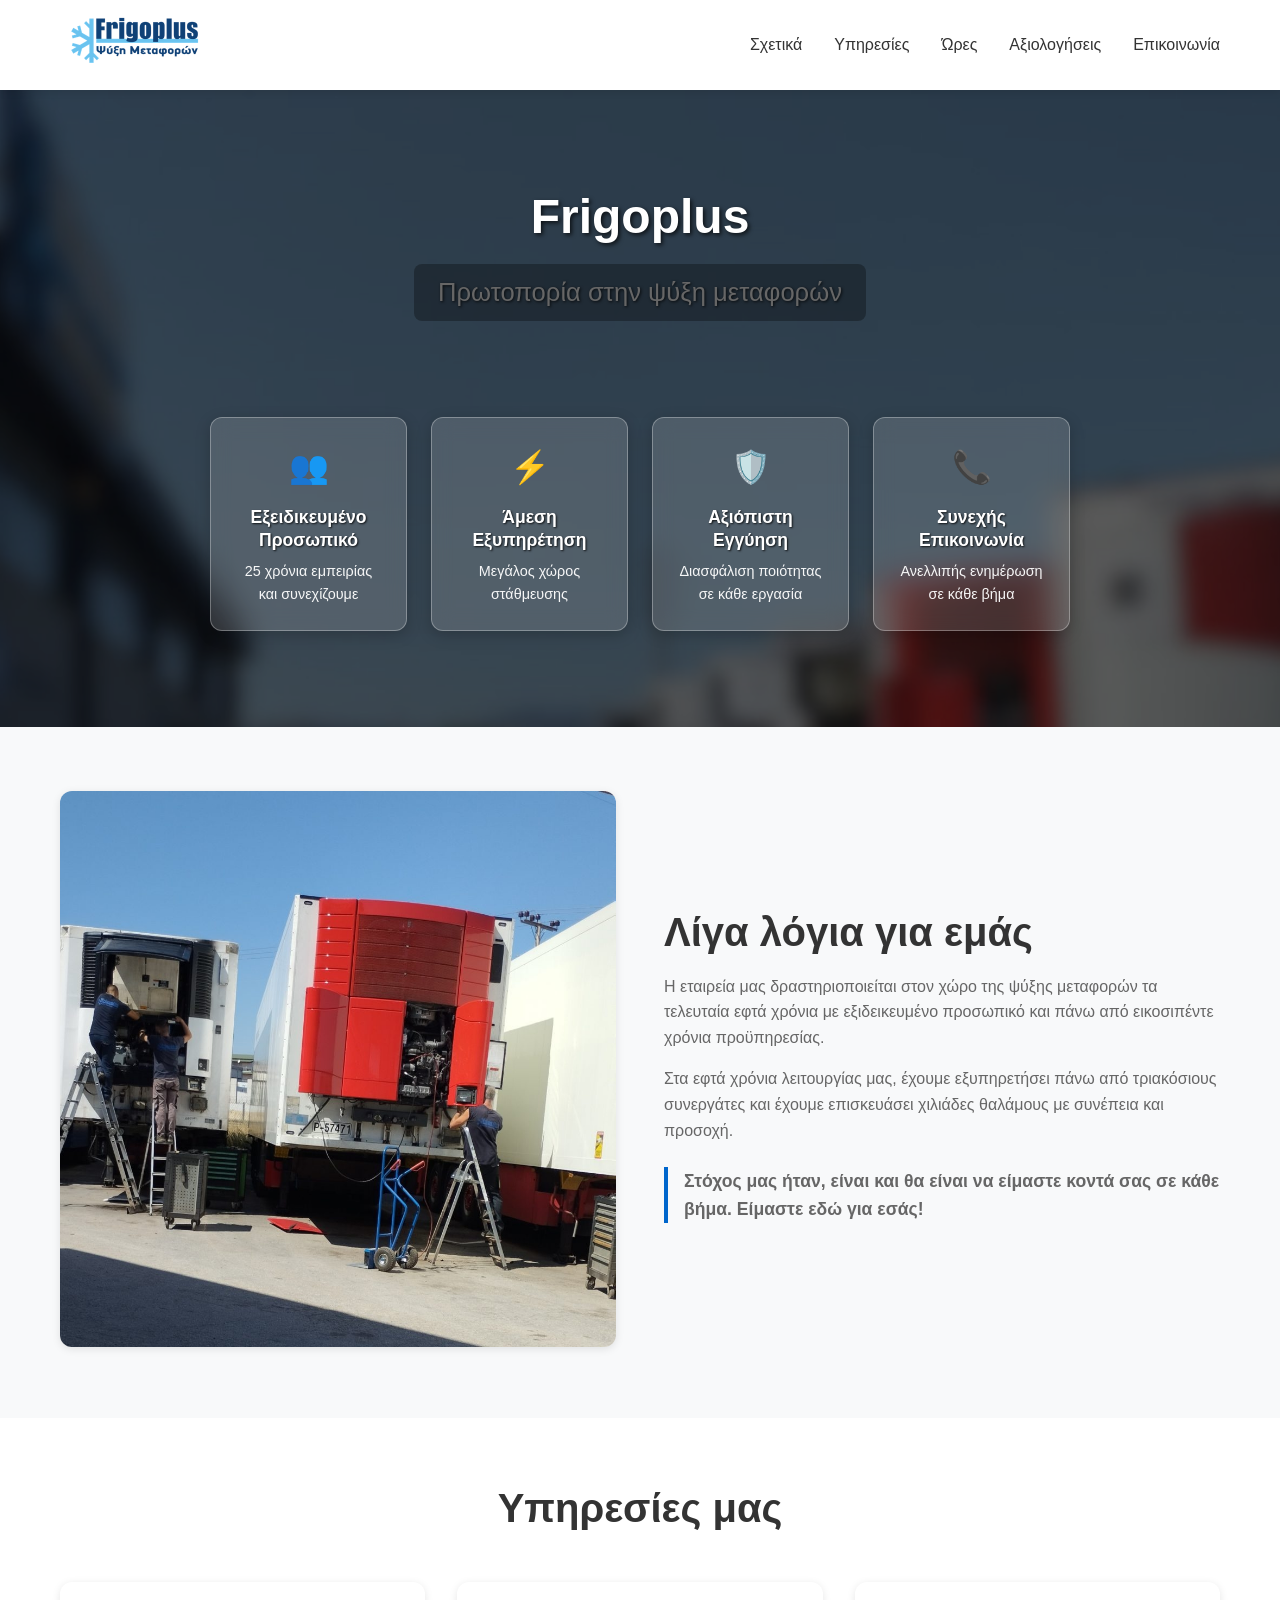
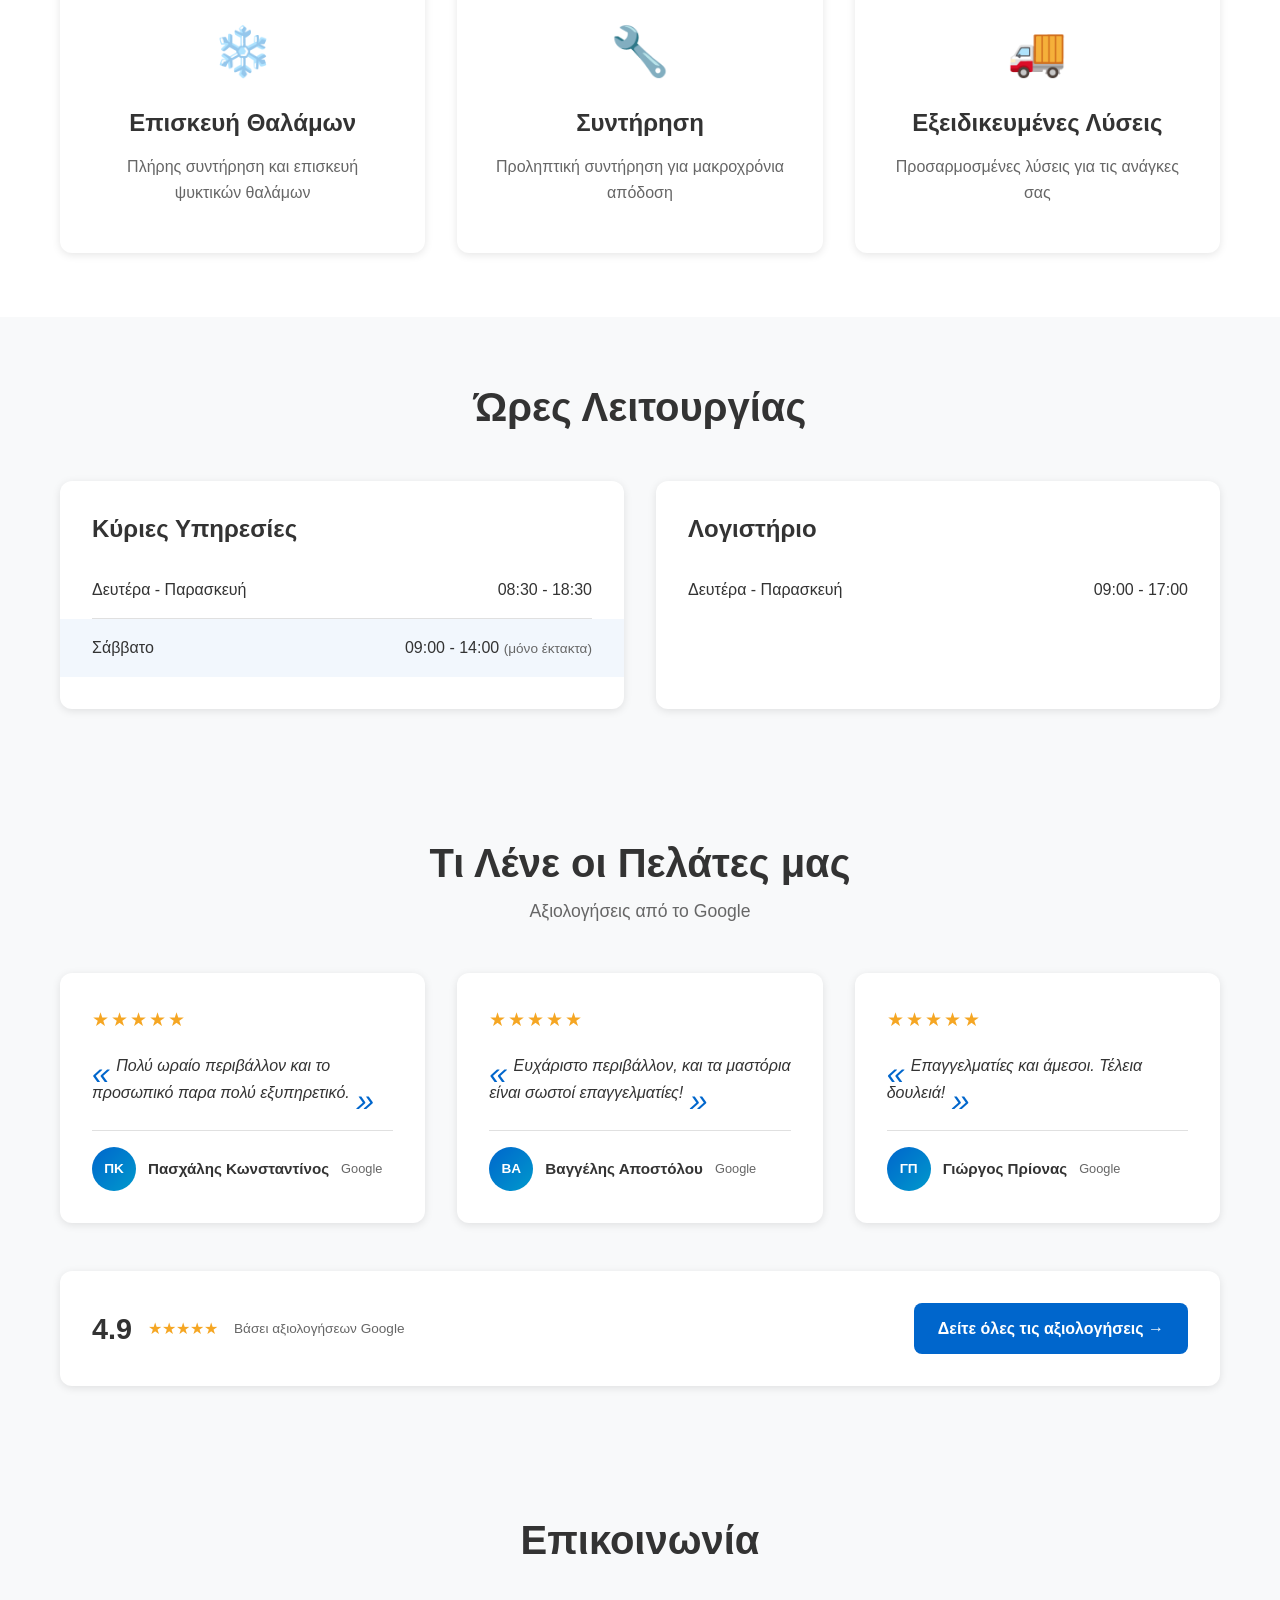
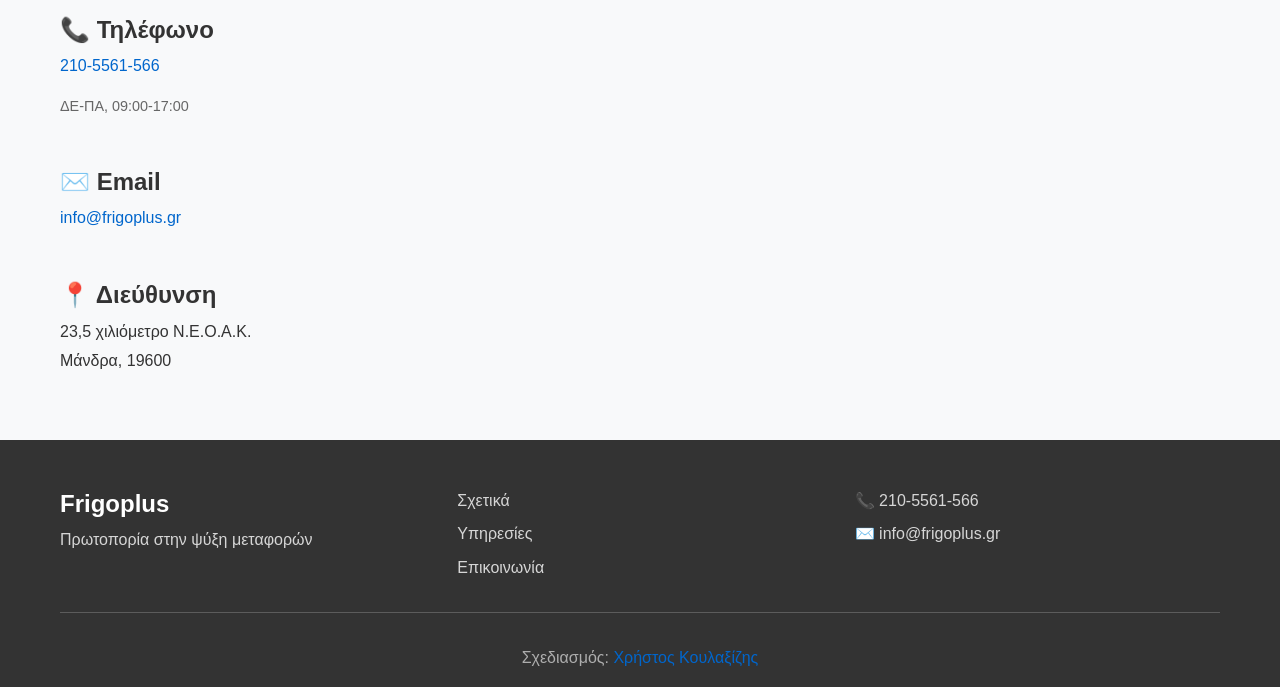
==== commit 54c81f9d: "Update index.html" ====
--- a/index.html
+++ b/index.html
@@ -183,7 +183,7 @@
                     <div class="feature-item">
                         <span class="feature-icon">👥</span>
                         <h3>Εξειδικευμένο Προσωπικό</h3>
-                        <p>25 χρόνια εμπειρίας</p>
+                        <p>25 χρόνια εμπειρίας και συνεχίζουμε</p>
                     </div>
                     <div class="feature-item">
                         <span class="feature-icon">⚡</span>
@@ -198,7 +198,7 @@
                     <div class="feature-item">
                         <span class="feature-icon">📞</span>
                         <h3>Συνεχής Επικοινωνία</h3>
-                        <p>Ενημέρωση σε κάθε βήμα</p>
+                        <p>Ανελλιπής ενημέρωση σε κάθε βήμα</p>
                     </div>
                 </div>
             </div>
@@ -215,7 +215,7 @@
                         <h2>Λίγα λόγια για εμάς</h2>
                         <p>Η εταιρεία μας δραστηριοποιείται στον χώρο της ψύξης μεταφορών τα τελευταία εφτά χρόνια με εξιδεικευμένο προσωπικό και πάνω από εικοσιπέντε χρόνια προϋπηρεσίας.</p>
                         <p>Στα εφτά χρόνια λειτουργίας μας, έχουμε εξυπηρετήσει πάνω από τριακόσιους συνεργάτες και έχουμε επισκευάσει χιλιάδες θαλάμους με συνέπεια και προσοχή.</p>
-                        <p class="about-highlight"><strong>Στόχος μας ήταν, είναι και θα είναι να είμαστε κοντά σας σε κάθε βήμα.</strong></p>
+                        <p class="about-highlight"><strong>Στόχος μας ήταν, είναι και θα είναι να είμαστε κοντά σας σε κάθε βήμα. Είμαστε εδώ για εσάς!</strong></p>
                     </div>
                 </div>
             </div>
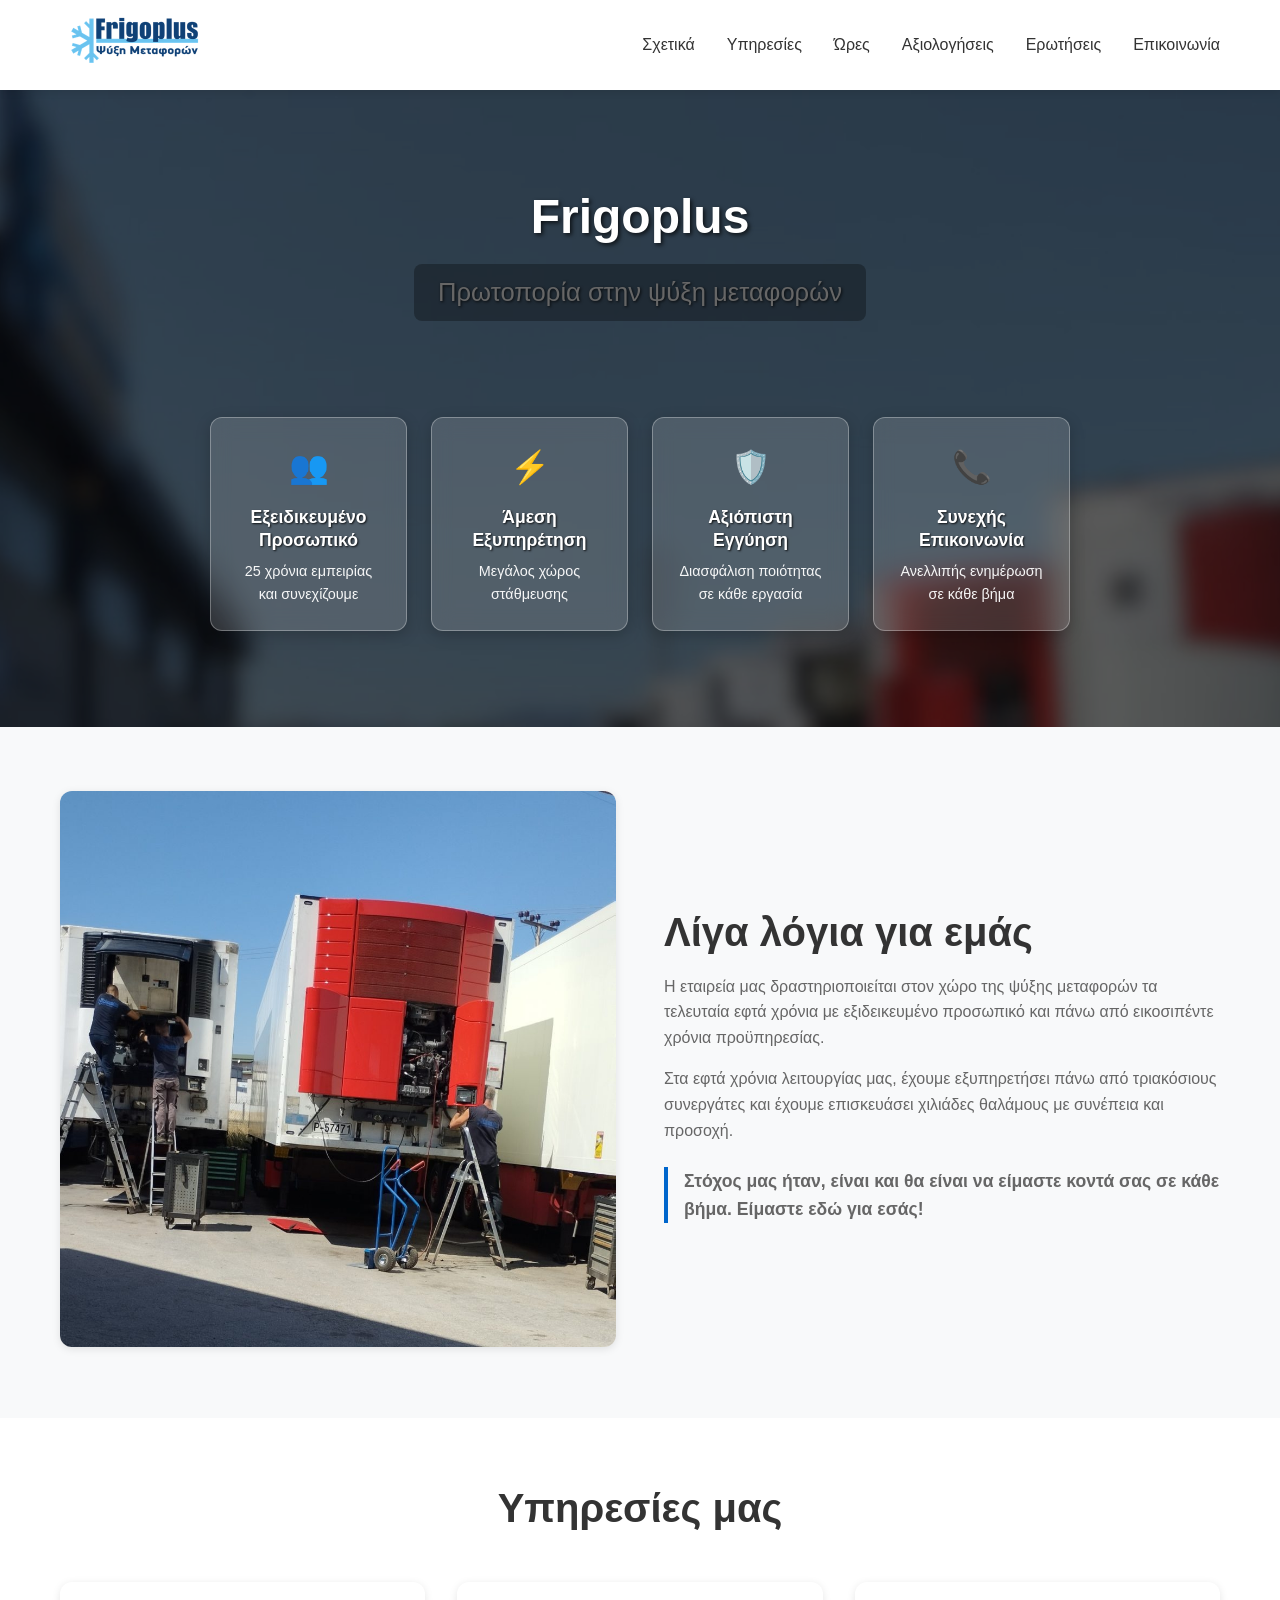
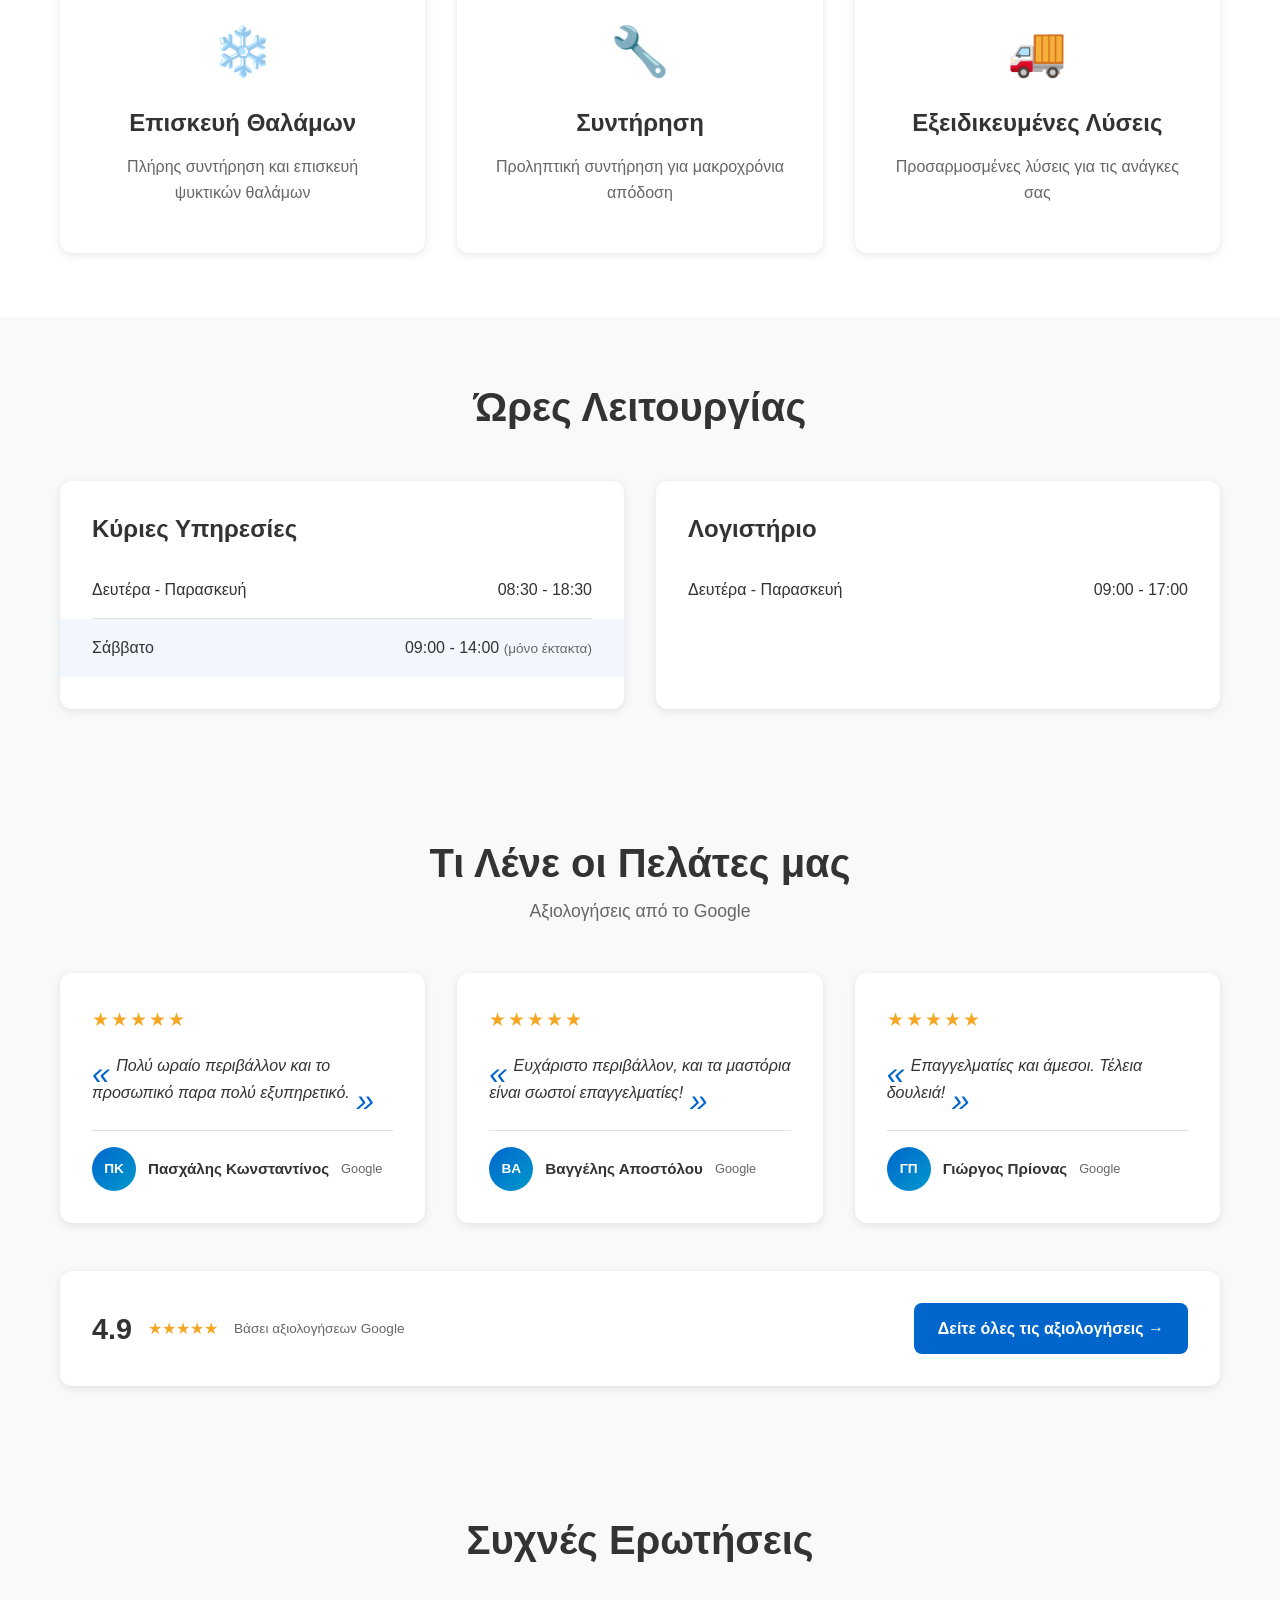
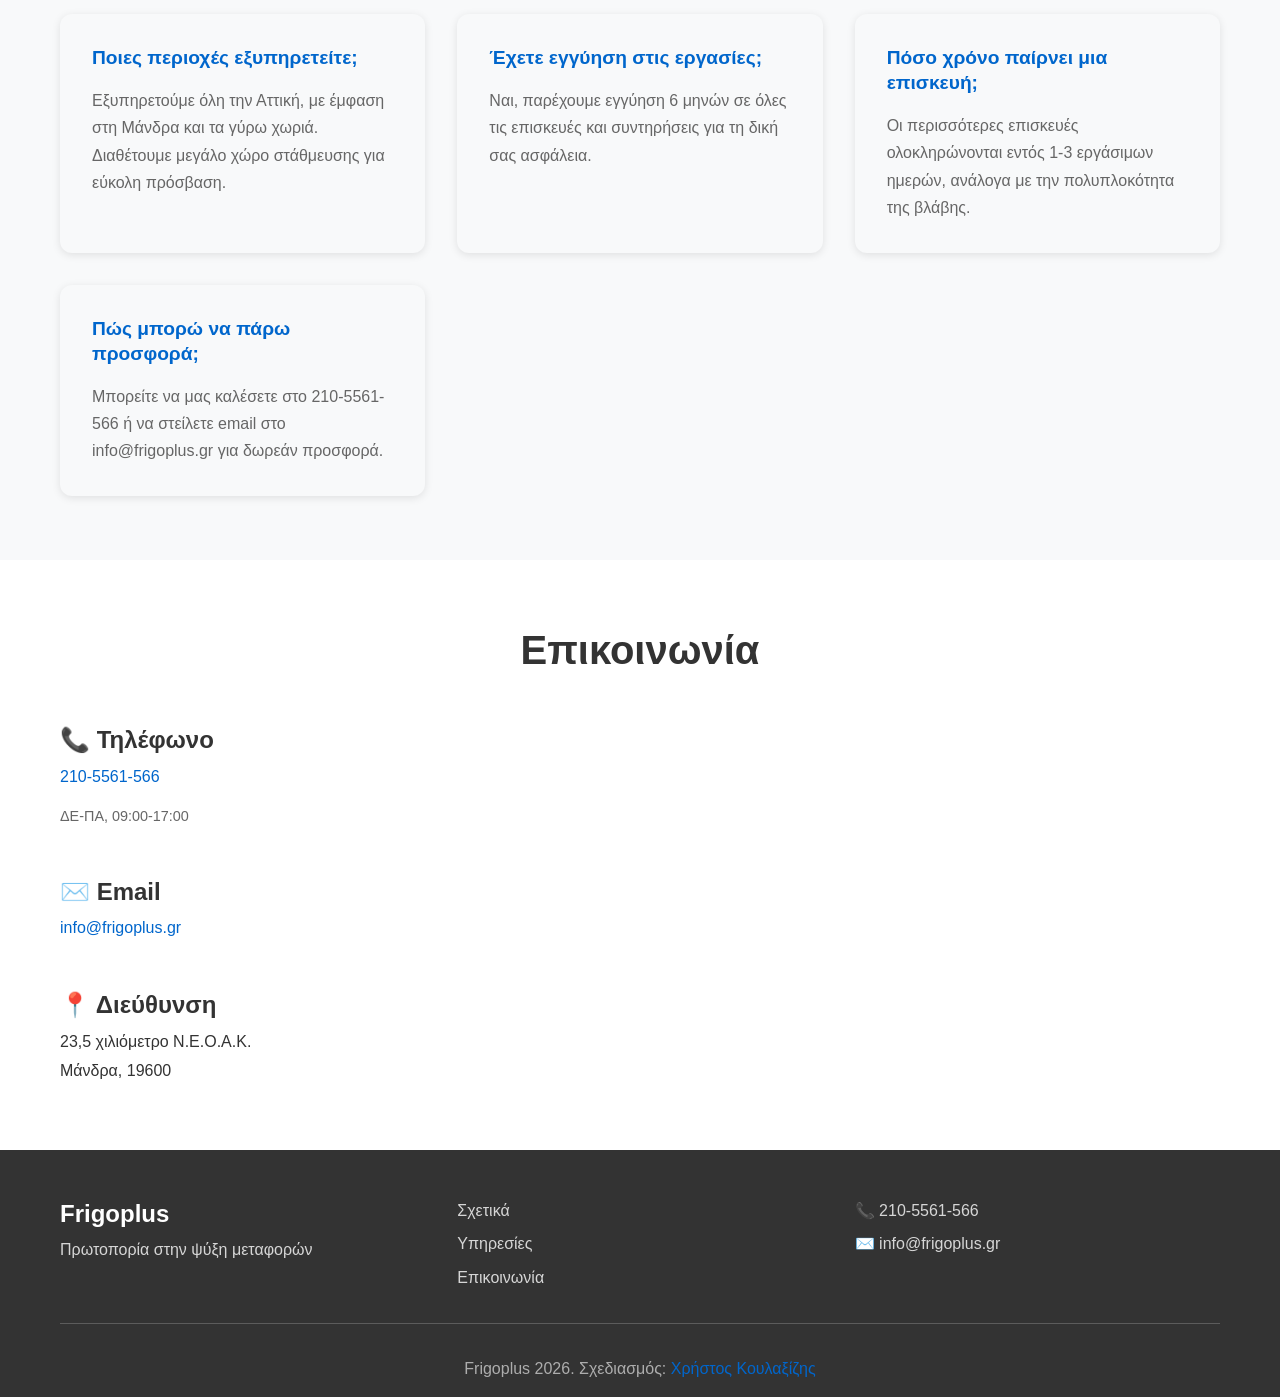
==== commit 57949547: "Update" ====
--- a/index.html
+++ b/index.html
@@ -3,6 +3,21 @@
 <head>
     <meta charset="UTF-8">
     <meta name="viewport" content="width=device-width, initial-scale=1.0">
+    
+    <!-- Security Headers -->
+    <meta http-equiv="Content-Security-Policy" content="default-src 'self'; script-src 'self' 'unsafe-inline'; style-src 'self' 'unsafe-inline'; img-src 'self' data: https:; frame-src https://www.openstreetmap.org;">
+    <meta name="referrer" content="strict-origin-when-cross-origin">
+    <meta name="theme-color" content="#0066cc">
+    
+    <!-- Preload Critical Resources -->
+    <link rel="preload" href="assets/css/styles.css" as="style">
+    <link rel="preload" href="assets/js/main.js" as="script">
+    
+    <!-- DNS Prefetch -->
+    <link rel="dns-prefetch" href="//maps.openstreetmap.org">
+    
+    <!-- PWA Manifest -->
+    <link rel="manifest" href="/manifest.json">
     
     <!-- Βασικά SEO -->
     <title>Frigoplus - Πρωτοπορία στην Ψύξη Μεταφορών | Επισκευή Θαλάμων</title>
@@ -28,7 +43,7 @@
     <meta name="twitter:description" content="Εξειδικευμένο προσωπικό και άμεση εξυπηρέτηση στην ψύξη μεταφορών.">
     <meta name="twitter:image" content="https://frigoplus.gr/assets/images/banner.jpg">
 
-    <!-- Schema.org -->
+    <!-- Schema.org - Local Business -->
     <script type="application/ld+json">
     {
         "@context": "https://schema.org",
@@ -53,8 +68,17 @@
                 },
                 "geo": {
                     "@type": "GeoCoordinates",
-                    "latitude": 38.05573134808498
+                    "latitude": 38.05573134808498,
                     "longitude": 23.523870007469277
+                },
+                "areaServed": {
+                    "@type": "GeoCircle",
+                    "geoMidpoint": {
+                        "@type": "GeoCoordinates",
+                        "latitude": 38.05573134808498,
+                        "longitude": 23.523870007469277
+                    },
+                    "geoRadius": "50000"
                 },
                 "openingHoursSpecification": [
                     {
@@ -72,6 +96,33 @@
                     }
                 ],
                 "priceRange": "$$",
+                "hasOfferCatalog": {
+                    "@type": "OfferCatalog",
+                    "name": "Ψυκτικές Υπηρεσίες",
+                    "itemListElement": [
+                        {
+                            "@type": "Offer",
+                            "itemOffered": {
+                                "@type": "Service",
+                                "name": "Επισκευή Ψυκτικών Θαλάμων"
+                            }
+                        },
+                        {
+                            "@type": "Offer",
+                            "itemOffered": {
+                                "@type": "Service",
+                                "name": "Προληπτική Συντήρηση"
+                            }
+                        },
+                        {
+                            "@type": "Offer",
+                            "itemOffered": {
+                                "@type": "Service",
+                                "name": "Εξειδικευμένες Λύσεις Ψύξης"
+                            }
+                        }
+                    ]
+                },
                 "aggregateRating": {
                     "@type": "AggregateRating",
                     "ratingValue": "4.9",
@@ -141,12 +192,49 @@
                         "reviewBody": "Σωστοί επαγγελματίες, σωστή δουλειά."
                     }
                 ]
+            },
+            {
+                "@type": "FAQPage",
+                "mainEntity": [
+                    {
+                        "@type": "Question",
+                        "name": "Ποιες περιοχές εξυπηρετείτε;",
+                        "acceptedAnswer": {
+                            "@type": "Answer",
+                            "text": "Εξυπηρετούμε όλη την Αττική, με έμφαση στη Μάνδρα και τα γύρω χωριά. Διαθέτουμε μεγάλο χώρο στάθμευσης για εύκολη πρόσβαση."
+                        }
+                    },
+                    {
+                        "@type": "Question",
+                        "name": "Έχετε εγγύηση στις εργασίες;",
+                        "acceptedAnswer": {
+                            "@type": "Answer",
+                            "text": "Ναι, παρέχουμε εγγύηση 6 μηνών σε όλες τις επισκευές και συντηρήσεις για τη δική σας ασφάλεια."
+                        }
+                    },
+                    {
+                        "@type": "Question",
+                        "name": "Πόσο χρόνο παίρνει μια επισκευή;",
+                        "acceptedAnswer": {
+                            "@type": "Answer",
+                            "text": "Οι περισσότερες επισκευές ολοκληρώνονται εντός 1-3 εργάσιμων ημερών, ανάλογα με την πολυπλοκότητα της βλάβης."
+                        }
+                    },
+                    {
+                        "@type": "Question",
+                        "name": "Πώς μπορώ να πάρω προσφορά;",
+                        "acceptedAnswer": {
+                            "@type": "Answer",
+                            "text": "Μπορείτε να μας καλέσετε στο 210-5561-566 ή να στείλετε email στο info@frigoplus.gr για δωρεάν προσφορά."
+                        }
+                    }
+                ]
             }
         ]
     }
     </script>
     
-    <link rel="stylesheet" href="assets/css/styles.css?v=3">
+    <link rel="stylesheet" href="assets/css/styles.css?v=4">
     <link rel="icon" type="image/x-icon" href="assets/images/favicon.ico">
 </head>
 <body>
@@ -167,6 +255,7 @@
                     <li><a href="#services">Υπηρεσίες</a></li>
                     <li><a href="#hours">Ώρες</a></li>
                     <li><a href="#reviews">Αξιολογήσεις</a></li>
+                    <li><a href="#faq">Ερωτήσεις</a></li>
                     <li><a href="#contact">Επικοινωνία</a></li>
                 </ul>
             </nav>
@@ -316,9 +405,34 @@
                         <span style="color:#f5a623;">★★★★★</span>
                         <span style="font-size:0.85rem; color:#666;">Βάσει αξιολογήσεων Google</span>
                     </div>
-                    <a href="https://maps.app.goo.gl/g7CZaHAmqYyr7czS7" target="_blank" class="btn-reviews">
+                    <a href="https://maps.app.goo.gl/g7CZaHAmqYyr7czS7" target="_blank" rel="noopener noreferrer" class="btn-reviews">
                         Δείτε όλες τις αξιολογήσεις →
                     </a>
+                </div>
+            </div>
+        </section>
+
+        <!-- FAQ Section -->
+        <section id="faq" class="faq">
+            <div class="container">
+                <h2>Συχνές Ερωτήσεις</h2>
+                <div class="faq-grid">
+                    <article class="faq-item">
+                        <h3>Ποιες περιοχές εξυπηρετείτε;</h3>
+                        <p>Εξυπηρετούμε όλη την Αττική, με έμφαση στη Μάνδρα και τα γύρω χωριά. Διαθέτουμε μεγάλο χώρο στάθμευσης για εύκολη πρόσβαση.</p>
+                    </article>
+                    <article class="faq-item">
+                        <h3>Έχετε εγγύηση στις εργασίες;</h3>
+                        <p>Ναι, παρέχουμε εγγύηση 6 μηνών σε όλες τις επισκευές και συντηρήσεις για τη δική σας ασφάλεια.</p>
+                    </article>
+                    <article class="faq-item">
+                        <h3>Πόσο χρόνο παίρνει μια επισκευή;</h3>
+                        <p>Οι περισσότερες επισκευές ολοκληρώνονται εντός 1-3 εργάσιμων ημερών, ανάλογα με την πολυπλοκότητα της βλάβης.</p>
+                    </article>
+                    <article class="faq-item">
+                        <h3>Πώς μπορώ να πάρω προσφορά;</h3>
+                        <p>Μπορείτε να μας καλέσετε στο 210-5561-566 ή να στείλετε email στο info@frigoplus.gr για δωρεάν προσφορά.</p>
+                    </article>
                 </div>
             </div>
         </section>
@@ -352,7 +466,9 @@
                             style="border: 0;" 
                             width="100%" 
                             height="350"
-                            title="Χάρτης">
+                            title="Χάρτης"
+                            loading="lazy"
+                            referrerpolicy="no-referrer">
                         </iframe>
                     </div>
                 </div>
@@ -378,11 +494,11 @@
                 </div>
             </div>
             <div class="footer-bottom">
-                <p>Σχεδιασμός: <a href="https://koulaxizis.gr" target="blank">Χρήστος Κουλαξίζης</a></p>
+                <p>Frigoplus <span id="currentYear">2026</span>. Σχεδιασμός: <a href="https://koulaxizis.gr" target="_blank" rel="noopener noreferrer">Χρήστος Κουλαξίζης</a></p>
             </div>
         </div>
     </footer>
 
-    <script src="assets/js/main.js"></script>
+    <script src="assets/js/main.js" defer></script>
 </body>
 </html>
--- a/assets/css/styles.css
+++ b/assets/css/styles.css
@@ -566,6 +566,50 @@
 }
 
 /* ================================
+   FAQ Section
+   ================================ */
+.faq {
+    background: var(--bg-white);
+    text-align: center;
+}
+
+.faq h2 {
+    margin-bottom: 3rem;
+}
+
+.faq-grid {
+    display: grid;
+    grid-template-columns: repeat(auto-fit, minmax(350px, 1fr));
+    gap: 2rem;
+}
+
+.faq-item {
+    background: var(--bg-light);
+    padding: 2rem;
+    border-radius: 12px;
+    box-shadow: var(--shadow);
+    text-align: left;
+    transition: var(--transition);
+}
+
+.faq-item:hover {
+    transform: translateY(-3px);
+    box-shadow: 0 8px 24px rgba(0, 0, 0, 0.12);
+}
+
+.faq-item h3 {
+    color: var(--primary-color);
+    margin-bottom: 1rem;
+    font-size: 1.2rem;
+}
+
+.faq-item p {
+    margin-bottom: 0;
+    color: var(--text-light);
+    line-height: 1.7;
+}
+
+/* ================================
    Contact Section
    ================================ */
 .contact h2 {
@@ -732,6 +776,10 @@
         grid-template-columns: 1fr;
     }
 
+    .faq-grid {
+        grid-template-columns: 1fr;
+    }
+
     .google-rating-summary {
         flex-direction: column;
         text-align: center;
@@ -812,7 +860,7 @@
         --border-color: #000000;
     }
 
-    .service-card, .hours-main, .hours-accounting, .review-card {
+    .service-card, .hours-main, .hours-accounting, .review-card, .faq-item {
         border: 2px solid var(--text-dark);
     }
 }
--- a/assets/css/styles.css
+++ b/assets/css/styles.css
@@ -566,6 +566,50 @@
 }
 
 /* ================================
+   FAQ Section
+   ================================ */
+.faq {
+    background: var(--bg-white);
+    text-align: center;
+}
+
+.faq h2 {
+    margin-bottom: 3rem;
+}
+
+.faq-grid {
+    display: grid;
+    grid-template-columns: repeat(auto-fit, minmax(350px, 1fr));
+    gap: 2rem;
+}
+
+.faq-item {
+    background: var(--bg-light);
+    padding: 2rem;
+    border-radius: 12px;
+    box-shadow: var(--shadow);
+    text-align: left;
+    transition: var(--transition);
+}
+
+.faq-item:hover {
+    transform: translateY(-3px);
+    box-shadow: 0 8px 24px rgba(0, 0, 0, 0.12);
+}
+
+.faq-item h3 {
+    color: var(--primary-color);
+    margin-bottom: 1rem;
+    font-size: 1.2rem;
+}
+
+.faq-item p {
+    margin-bottom: 0;
+    color: var(--text-light);
+    line-height: 1.7;
+}
+
+/* ================================
    Contact Section
    ================================ */
 .contact h2 {
@@ -732,6 +776,10 @@
         grid-template-columns: 1fr;
     }
 
+    .faq-grid {
+        grid-template-columns: 1fr;
+    }
+
     .google-rating-summary {
         flex-direction: column;
         text-align: center;
@@ -812,7 +860,7 @@
         --border-color: #000000;
     }
 
-    .service-card, .hours-main, .hours-accounting, .review-card {
+    .service-card, .hours-main, .hours-accounting, .review-card, .faq-item {
         border: 2px solid var(--text-dark);
     }
 }
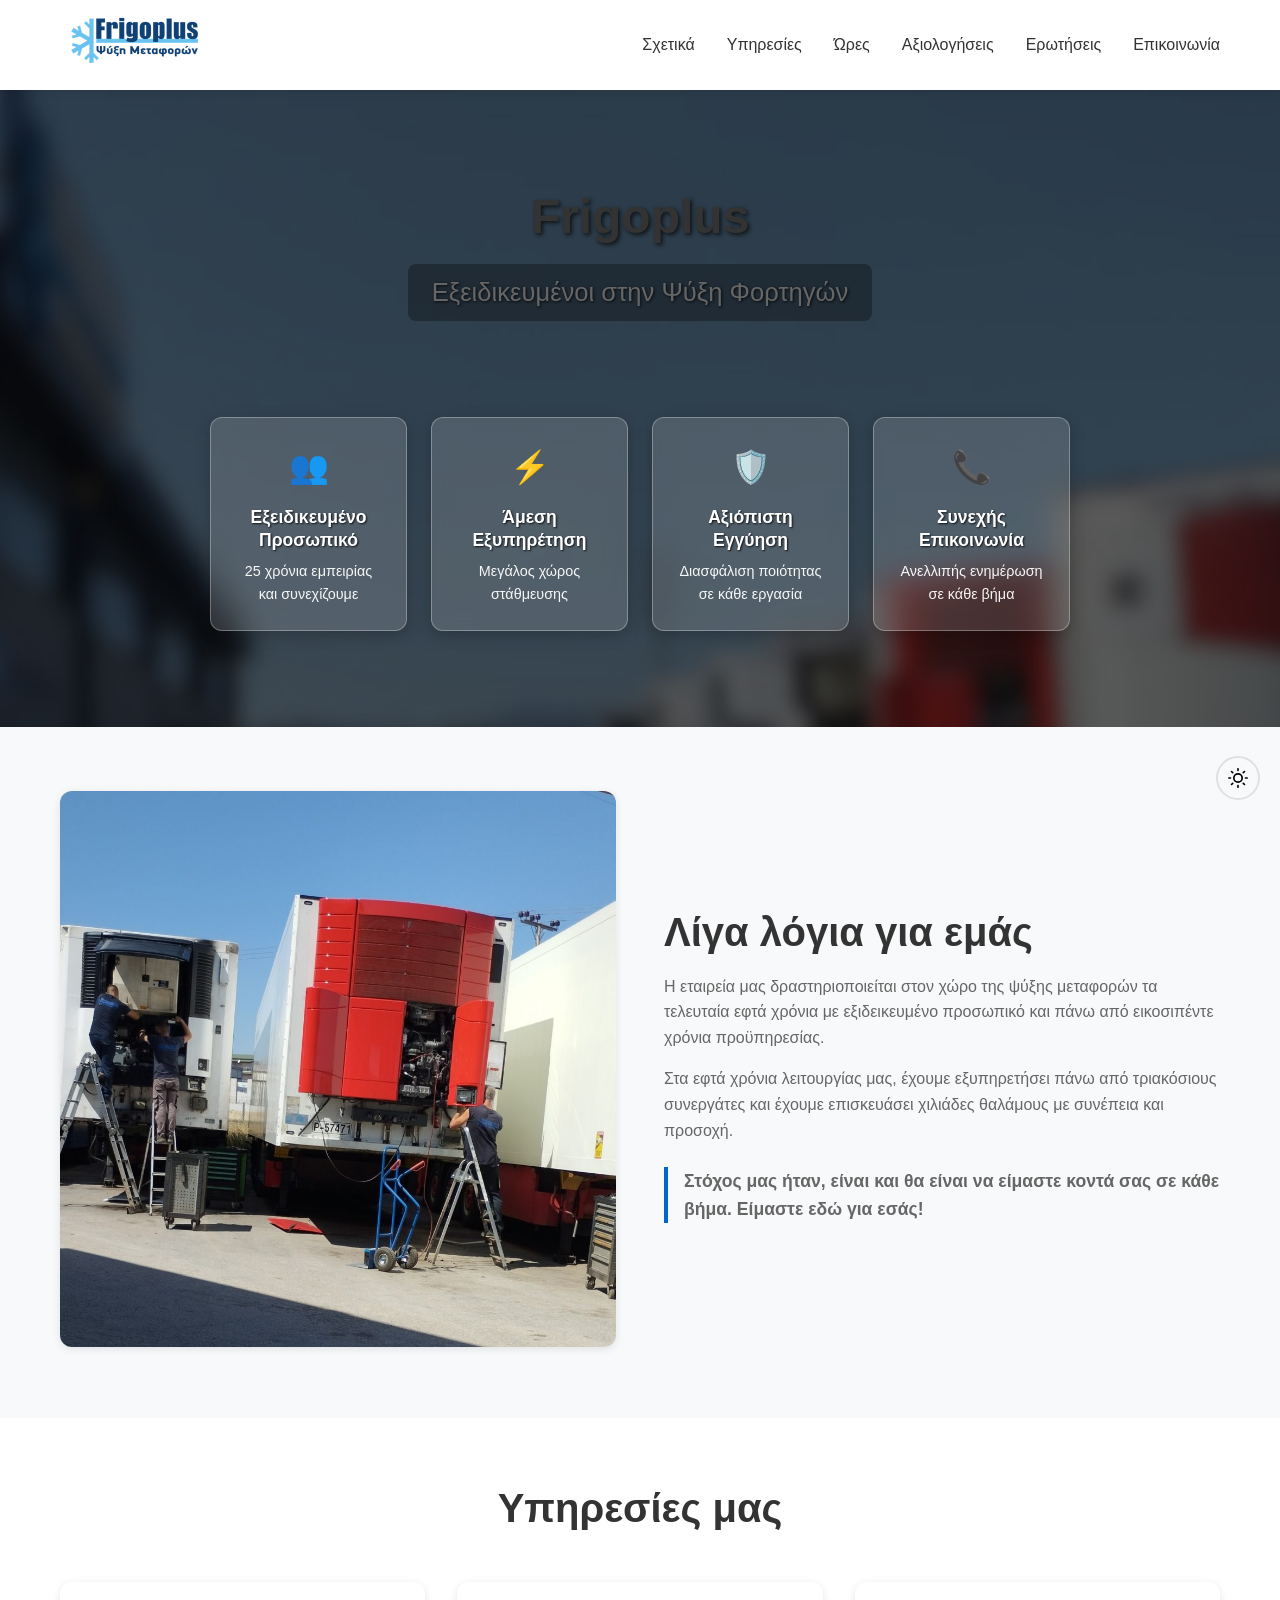
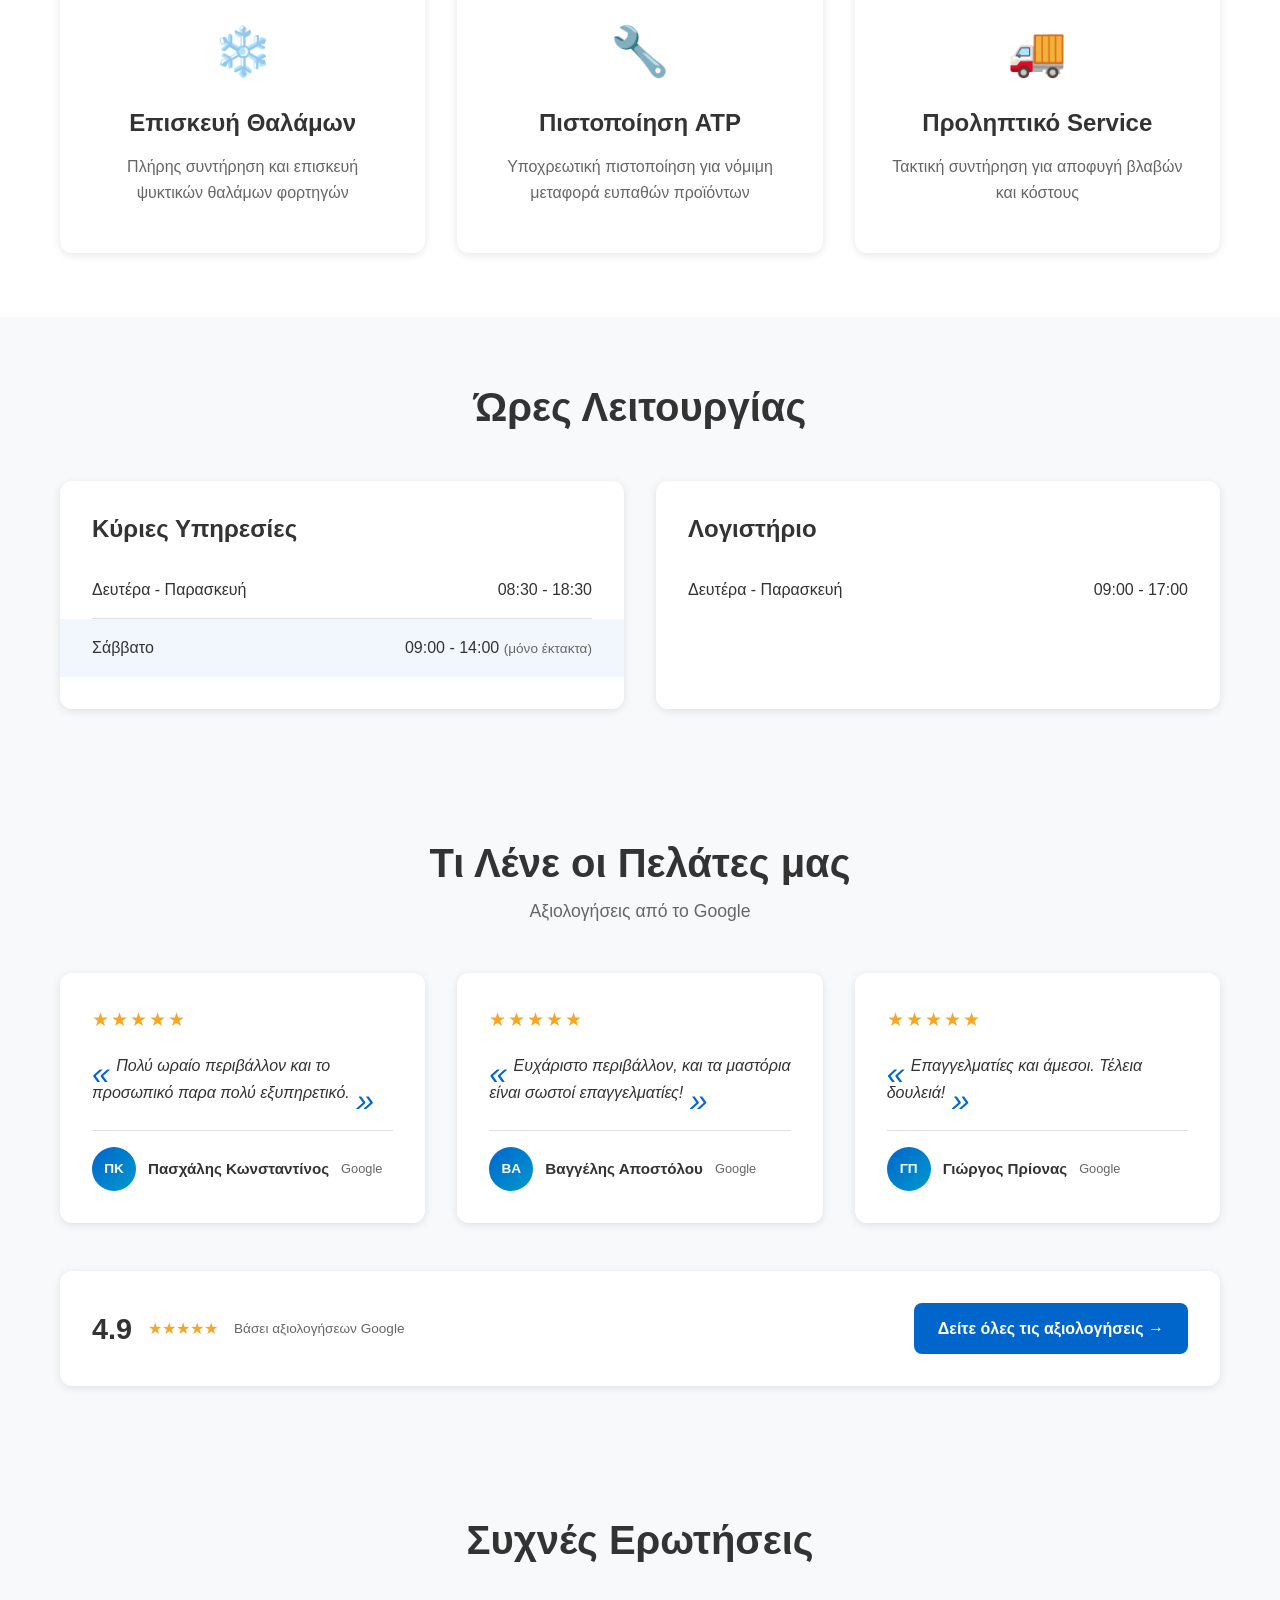
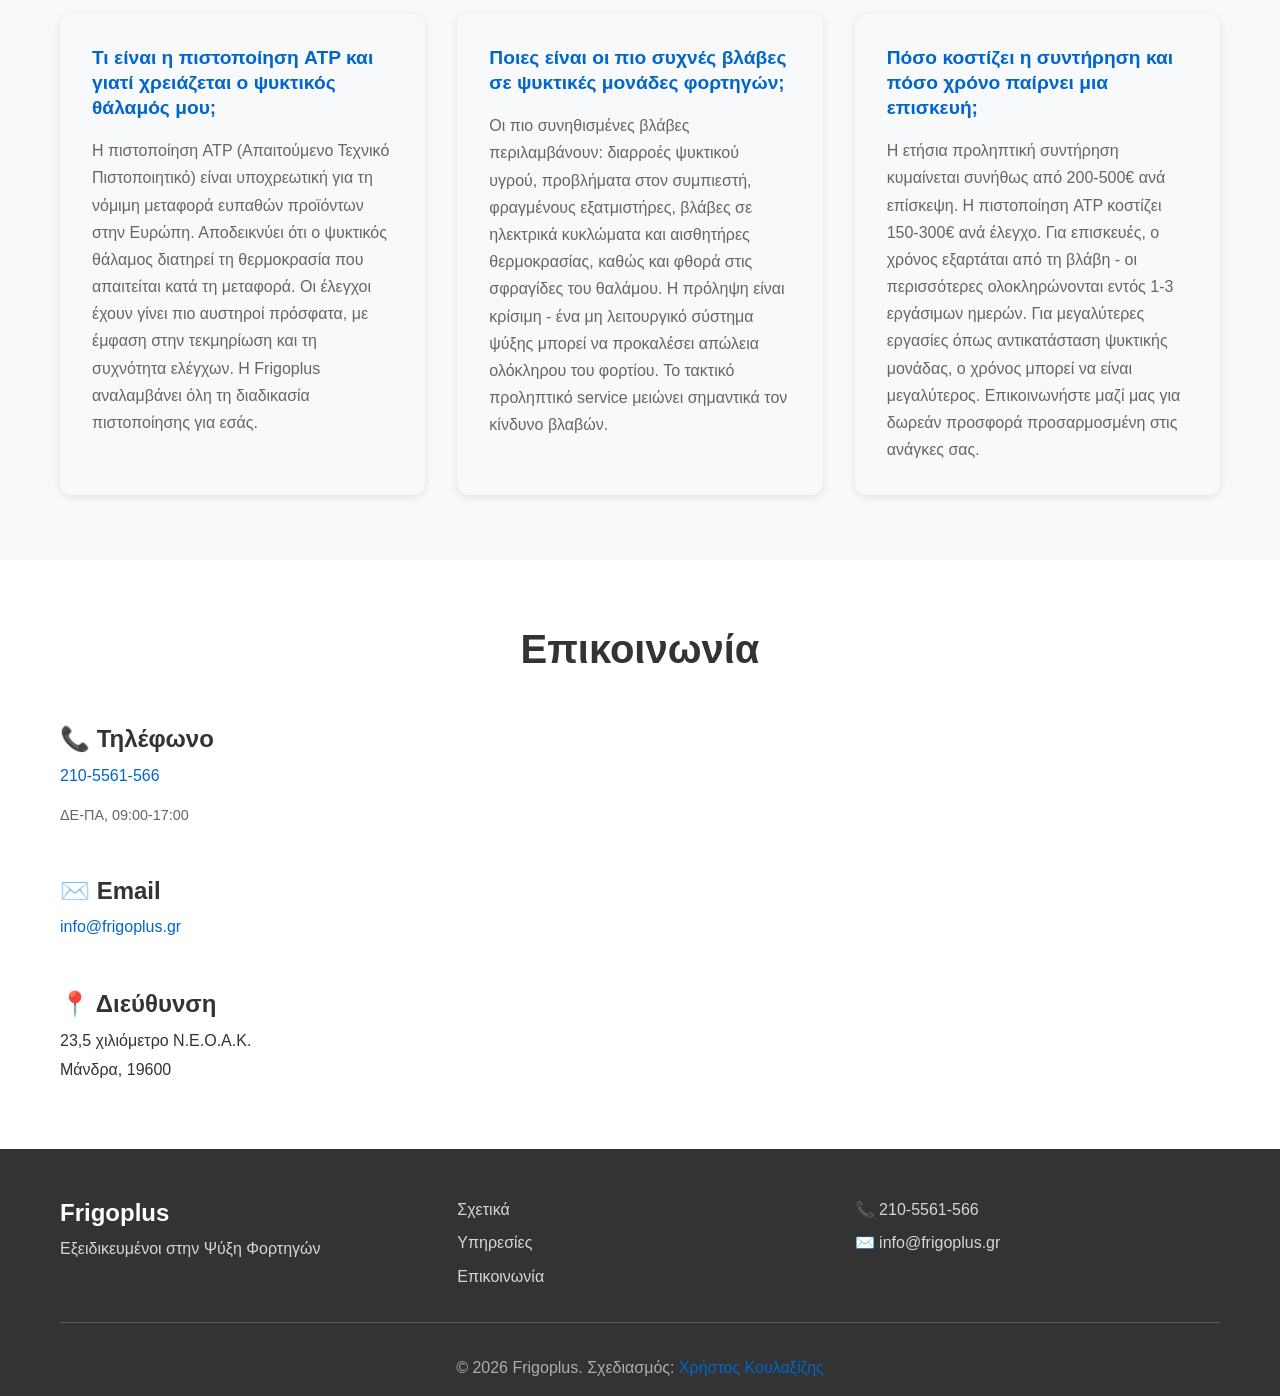
==== commit df034961: "Update" ====
--- a/index.html
+++ b/index.html
@@ -7,7 +7,7 @@
     <!-- Security Headers -->
     <meta http-equiv="Content-Security-Policy" content="default-src 'self'; script-src 'self' 'unsafe-inline'; style-src 'self' 'unsafe-inline'; img-src 'self' data: https:; frame-src https://www.openstreetmap.org;">
     <meta name="referrer" content="strict-origin-when-cross-origin">
-    <meta name="theme-color" content="#0066cc">
+    <meta name="theme-color" content="#0066cc" id="meta-theme-color">
     
     <!-- Preload Critical Resources -->
     <link rel="preload" href="assets/css/styles.css" as="style">
@@ -20,9 +20,9 @@
     <link rel="manifest" href="/manifest.json">
     
     <!-- Βασικά SEO -->
-    <title>Frigoplus - Πρωτοπορία στην Ψύξη Μεταφορών | Επισκευή Θαλάμων</title>
-    <meta name="description" content="Η Frigoplus εξειδικεύεται στην ψύξη μεταφορών με 25+ χρόνια εμπειρίας. Επισκευή θαλάμων ψύξης, συντήρηση και άμεση εξυπηρέτηση στη Μάνδρα Αττικής.">
-    <meta name="keywords" content="ψύξη μεταφορών, επισκευή θαλάμων, frigo, ψυκτικοί θάλαμοι, Μάνδρα, Αττική, συντήρηση ψύξης">
+    <title>Frigoplus - Επισκευή Ψυκτικών Θαλάμων Φορτηγών | Μάνδρα Αττικής</title>
+    <meta name="description" content="Εξειδικευμένη επισκευή και συντήρηση ψυκτικών θαλάμων φορτηγών με 25+ χρόνια εμπειρίας. Πιστοποίηση ATP, προληπτικό service και άμεση εξυπηρέτηση στη Μάνδρα.">
+    <meta name="keywords" content="ψυκτικοί θάλαμοι φορτηγών, επισκευή ψύξης, ATP πιστοποίηση, συντήρηση ψυκτικών μονάδων, Μάνδρα, Αττική">
     <meta name="author" content="Frigoplus">
     <meta name="robots" content="index, follow">
     
@@ -30,8 +30,8 @@
     <link rel="canonical" href="https://frigoplus.gr">
 
     <!-- Open Graph -->
-    <meta property="og:title" content="Frigoplus - Πρωτοπορία στην Ψύξη Μεταφορών">
-    <meta property="og:description" content="25 χρόνια εμπειρίας στην επισκευή θαλάμων ψύξης. Άμεση εξυπηρέτηση στη Μάνδρα.">
+    <meta property="og:title" content="Frigoplus - Επισκευή Ψυκτικών Θαλάμων Φορτηγών">
+    <meta property="og:description" content="25 χρόνια εμπειρίας στην επισκευή και συντήρηση ψυκτικών θαλάμων. Πιστοποίηση ATP και άμεση εξυπηρέτηση.">
     <meta property="og:type" content="website">
     <meta property="og:url" content="https://frigoplus.gr">
     <meta property="og:image" content="https://frigoplus.gr/assets/images/banner.jpg">
@@ -39,8 +39,8 @@
 
     <!-- Twitter Card -->
     <meta name="twitter:card" content="summary_large_image">
-    <meta name="twitter:title" content="Frigoplus - Ψύξη Μεταφορών">
-    <meta name="twitter:description" content="Εξειδικευμένο προσωπικό και άμεση εξυπηρέτηση στην ψύξη μεταφορών.">
+    <meta name="twitter:title" content="Frigoplus - Ψυκτικοί Θάλαμοι Φορτηγών">
+    <meta name="twitter:description" content="Εξειδικευμένο προσωπικό και άμεση εξυπηρέτηση στην επισκευή ψυκτικών θαλάμων.">
     <meta name="twitter:image" content="https://frigoplus.gr/assets/images/banner.jpg">
 
     <!-- Schema.org - Local Business -->
@@ -55,7 +55,7 @@
                 "url": "https://frigoplus.gr/",
                 "logo": "https://frigoplus.gr/assets/images/logo.png",
                 "image": "https://frigoplus.gr/assets/images/banner.jpg",
-                "description": "Εξειδικευμένη εταιρεία ψύξης μεταφορών με 25+ χρόνια εμπειρίας.",
+                "description": "Εξειδικευμένη εταιρεία επισκευής ψυκτικών θαλάμων φορτηγών με 25+ χρόνια εμπειρίας.",
                 "telephone": "+30-210-5561-566",
                 "email": "info@frigoplus.gr",
                 "address": {
@@ -98,7 +98,7 @@
                 "priceRange": "$$",
                 "hasOfferCatalog": {
                     "@type": "OfferCatalog",
-                    "name": "Ψυκτικές Υπηρεσίες",
+                    "name": "Ψυκτικές Υπηρεσίες Φορτηγών",
                     "itemListElement": [
                         {
                             "@type": "Offer",
@@ -111,14 +111,14 @@
                             "@type": "Offer",
                             "itemOffered": {
                                 "@type": "Service",
-                                "name": "Προληπτική Συντήρηση"
+                                "name": "Πιστοποίηση ATP"
                             }
                         },
                         {
                             "@type": "Offer",
                             "itemOffered": {
                                 "@type": "Service",
-                                "name": "Εξειδικευμένες Λύσεις Ψύξης"
+                                "name": "Προληπτική Συντήρηση"
                             }
                         }
                     ]
@@ -137,8 +137,8 @@
             },
             {
                 "@type": "Product",
-                "name": "Υπηρεσίες Ψύξης Μεταφορών Frigoplus",
-                "description": "Πλήρης παροχή υπηρεσιών επισκευής και συντήρησης ψυκτικών θαλάμων μεταφοράς.",
+                "name": "Υπηρεσίες Ψυκτικών Θαλάμων Frigoplus",
+                "description": "Πλήρης παροχή υπηρεσιών επισκευής, συντήρησης και πιστοποίησης ψυκτικών θαλάμων φορτηγών.",
                 "brand": {
                     "@type": "Brand",
                     "name": "Frigoplus"
@@ -147,85 +147,33 @@
                     "@type": "AggregateRating",
                     "ratingValue": "4.9",
                     "reviewCount": "150"
-                },
-                "review": [
-                    {
-                        "@type": "Review",
-                        "author": { "@type": "Person", "name": "Πασχάλης Κωνσταντίνος" },
-                        "datePublished": "2024-01-15",
-                        "reviewRating": { "@type": "Rating", "ratingValue": "5", "bestRating": "5" },
-                        "reviewBody": "Πολύ ωραίο περιβάλλον και το προσωπικό παρα πολύ εξυπηρετικό."
-                    },
-                    {
-                        "@type": "Review",
-                        "author": { "@type": "Person", "name": "Βαγγέλης Αποστόλου" },
-                        "datePublished": "2024-02-10",
-                        "reviewRating": { "@type": "Rating", "ratingValue": "5", "bestRating": "5" },
-                        "reviewBody": "Ευχάριστο περιβάλλον, και τα μαστόρια είναι σωστοί επαγγελματίες!!!!"
-                    },
-                    {
-                        "@type": "Review",
-                        "author": { "@type": "Person", "name": "Γιώργος Πρίονας" },
-                        "datePublished": "2024-03-05",
-                        "reviewRating": { "@type": "Rating", "ratingValue": "5", "bestRating": "5" },
-                        "reviewBody": "Επαγγελματίες και άμεσοι. Τέλεια δουλειά!"
-                    },
-                    {
-                        "@type": "Review",
-                        "author": { "@type": "Person", "name": "Νίκος Γκιώνης" },
-                        "datePublished": "2024-03-20",
-                        "reviewRating": { "@type": "Rating", "ratingValue": "5", "bestRating": "5" },
-                        "reviewBody": "Εξαιρετική εξυπηρέτηση και ποιότητα εργασιών."
-                    },
-                    {
-                        "@type": "Review",
-                        "author": { "@type": "Person", "name": "Κώστας Φαφούτης" },
-                        "datePublished": "2024-04-01",
-                        "reviewRating": { "@type": "Rating", "ratingValue": "5", "bestRating": "5" },
-                        "reviewBody": "Πολύ καλή δουλειά, αξιόπιστοι και συνεπείς."
-                    },
-                    {
-                        "@type": "Review",
-                        "author": { "@type": "Person", "name": "Ευάγγελος Αραπίκος" },
-                        "datePublished": "2024-04-15",
-                        "reviewRating": { "@type": "Rating", "ratingValue": "5", "bestRating": "5" },
-                        "reviewBody": "Σωστοί επαγγελματίες, σωστή δουλειά."
-                    }
-                ]
+                }
             },
             {
                 "@type": "FAQPage",
                 "mainEntity": [
                     {
                         "@type": "Question",
-                        "name": "Ποιες περιοχές εξυπηρετείτε;",
+                        "name": "Τι είναι η πιστοποίηση ATP και γιατί χρειάζεται ο ψυκτικός θάλαμός μου;",
                         "acceptedAnswer": {
                             "@type": "Answer",
-                            "text": "Εξυπηρετούμε όλη την Αττική, με έμφαση στη Μάνδρα και τα γύρω χωριά. Διαθέτουμε μεγάλο χώρο στάθμευσης για εύκολη πρόσβαση."
+                            "text": "Η πιστοποίηση ATP (Απαιτούμενο Τεχνικό Πιστοποιητικό) είναι υποχρεωτική για τη νόμιμη μεταφορά ευπαθών προϊόντων στην Ευρώπη. Αποδεικνύει ότι ο ψυκτικός θάλαμος διατηρεί τη θερμοκρασία που απαιτείται κατά τη μεταφορά. Οι έλεγχοι έχουν γίνει πιο αυστηροί πρόσφατα, με έμφαση στην τεκμηρίωση και τη συχνότητα ελέγχων. Η Frigoplus αναλαμβάνει όλη τη διαδικασία πιστοποίησης για εσάς."
                         }
                     },
                     {
                         "@type": "Question",
-                        "name": "Έχετε εγγύηση στις εργασίες;",
+                        "name": "Ποιες είναι οι πιο συχνές βλάβες σε ψυκτικές μονάδες φορτηγών;",
                         "acceptedAnswer": {
                             "@type": "Answer",
-                            "text": "Ναι, παρέχουμε εγγύηση 6 μηνών σε όλες τις επισκευές και συντηρήσεις για τη δική σας ασφάλεια."
+                            "text": "Οι πιο συνηθισμένες βλάβες περιλαμβάνουν: διαρροές ψυκτικού υγρού, προβλήματα στον συμπιεστή, φραγμένους εξατμιστήρες, βλάβες σε ηλεκτρικά κυκλώματα και αισθητήρες θερμοκρασίας, καθώς και φθορά στις σφραγίδες του θαλάμου. Η πρόληψη είναι κρίσιμη - ένα μη λειτουργικό σύστημα ψύξης μπορεί να προκαλέσει απώλεια ολόκληρου του φορτίου. Το τακτικό προληπτικό service μειώνει σημαντικά τον κίνδυνο βλαβών."
                         }
                     },
                     {
                         "@type": "Question",
-                        "name": "Πόσο χρόνο παίρνει μια επισκευή;",
+                        "name": "Πόσο κοστίζει η συντήρηση και πόσο χρόνο παίρνει μια επισκευή;",
                         "acceptedAnswer": {
                             "@type": "Answer",
-                            "text": "Οι περισσότερες επισκευές ολοκληρώνονται εντός 1-3 εργάσιμων ημερών, ανάλογα με την πολυπλοκότητα της βλάβης."
-                        }
-                    },
-                    {
-                        "@type": "Question",
-                        "name": "Πώς μπορώ να πάρω προσφορά;",
-                        "acceptedAnswer": {
-                            "@type": "Answer",
-                            "text": "Μπορείτε να μας καλέσετε στο 210-5561-566 ή να στείλετε email στο info@frigoplus.gr για δωρεάν προσφορά."
+                            "text": "Η ετήσια προληπτική συντήρηση κυμαίνεται συνήθως από 200-500€ ανά επίσκεψη. Η πιστοποίηση ATP κοστίζει 150-300€ ανά έλεγχο. Για επισκευές, ο χρόνος εξαρτάται από τη βλάβη - οι περισσότερες ολοκληρώνονται εντός 1-3 εργάσιμων ημερών. Για μεγαλύτερες εργασίες όπως αντικατάσταση ψυκτικής μονάδας, ο χρόνος μπορεί να είναι μεγαλύτερος. Επικοινωνήστε μαζί μας για δωρεάν προσφορά προσαρμοσμένη στις ανάγκες σας."
                         }
                     }
                 ]
@@ -234,7 +182,7 @@
     }
     </script>
     
-    <link rel="stylesheet" href="assets/css/styles.css?v=4">
+    <link rel="stylesheet" href="assets/css/styles.css?v=5">
     <link rel="icon" type="image/x-icon" href="assets/images/favicon.ico">
 </head>
 <body>
@@ -246,6 +194,24 @@
                     <a href="/">
                         <img src="assets/images/logo.png" alt="Frigoplus Logo" width="150" height="50">
                     </a>
+                </div>
+                <div class="header-actions">
+                    <button class="theme-toggle" aria-label="Εναλλαγή θέματος" id="themeToggle">
+                        <svg class="sun-icon" xmlns="http://www.w3.org/2000/svg" width="24" height="24" viewBox="0 0 24 24" fill="none" stroke="currentColor" stroke-width="2" stroke-linecap="round" stroke-linejoin="round">
+                            <circle cx="12" cy="12" r="5"></circle>
+                            <line x1="12" y1="1" x2="12" y2="3"></line>
+                            <line x1="12" y1="21" x2="12" y2="23"></line>
+                            <line x1="4.22" y1="4.22" x2="5.64" y2="5.64"></line>
+                            <line x1="18.36" y1="18.36" x2="19.78" y2="19.78"></line>
+                            <line x1="1" y1="12" x2="3" y2="12"></line>
+                            <line x1="21" y1="12" x2="23" y2="12"></line>
+                            <line x1="4.22" y1="19.78" x2="5.64" y2="18.36"></line>
+                            <line x1="18.36" y1="5.64" x2="19.78" y2="4.22"></line>
+                        </svg>
+                        <svg class="moon-icon" xmlns="http://www.w3.org/2000/svg" width="24" height="24" viewBox="0 0 24 24" fill="none" stroke="currentColor" stroke-width="2" stroke-linecap="round" stroke-linejoin="round">
+                            <path d="M21 12.79A9 9 0 1 1 11.21 3 7 7 0 0 0 21 12.79z"></path>
+                        </svg>
+                    </button>
                 </div>
                 <button class="mobile-menu-toggle" aria-label="Μενού">
                     <span class="hamburger"></span>
@@ -267,7 +233,7 @@
         <section class="hero">
             <div class="container hero-content">
                 <h1>Frigoplus</h1>
-                <p class="hero-tagline">Πρωτοπορία στην ψύξη μεταφορών</p>
+                <p class="hero-tagline">Εξειδικευμένοι στην Ψύξη Φορτηγών</p>
                 <div class="hero-features">
                     <div class="feature-item">
                         <span class="feature-icon">👥</span>
@@ -318,17 +284,17 @@
                     <article class="service-card">
                         <div class="service-icon">❄️</div>
                         <h3>Επισκευή Θαλάμων</h3>
-                        <p>Πλήρης συντήρηση και επισκευή ψυκτικών θαλάμων</p>
+                        <p>Πλήρης συντήρηση και επισκευή ψυκτικών θαλάμων φορτηγών</p>
                     </article>
                     <article class="service-card">
                         <div class="service-icon">🔧</div>
-                        <h3>Συντήρηση</h3>
-                        <p>Προληπτική συντήρηση για μακροχρόνια απόδοση</p>
+                        <h3>Πιστοποίηση ATP</h3>
+                        <p>Υποχρεωτική πιστοποίηση για νόμιμη μεταφορά ευπαθών προϊόντων</p>
                     </article>
                     <article class="service-card">
                         <div class="service-icon">🚚</div>
-                        <h3>Εξειδικευμένες Λύσεις</h3>
-                        <p>Προσαρμοσμένες λύσεις για τις ανάγκες σας</p>
+                        <h3>Προληπτικό Service</h3>
+                        <p>Τακτική συντήρηση για αποφυγή βλαβών και κόστους</p>
                     </article>
                 </div>
             </div>
@@ -418,20 +384,16 @@
                 <h2>Συχνές Ερωτήσεις</h2>
                 <div class="faq-grid">
                     <article class="faq-item">
-                        <h3>Ποιες περιοχές εξυπηρετείτε;</h3>
-                        <p>Εξυπηρετούμε όλη την Αττική, με έμφαση στη Μάνδρα και τα γύρω χωριά. Διαθέτουμε μεγάλο χώρο στάθμευσης για εύκολη πρόσβαση.</p>
+                        <h3>Τι είναι η πιστοποίηση ATP και γιατί χρειάζεται ο ψυκτικός θάλαμός μου;</h3>
+                        <p>Η πιστοποίηση ATP (Απαιτούμενο Τεχνικό Πιστοποιητικό) είναι υποχρεωτική για τη νόμιμη μεταφορά ευπαθών προϊόντων στην Ευρώπη. Αποδεικνύει ότι ο ψυκτικός θάλαμος διατηρεί τη θερμοκρασία που απαιτείται κατά τη μεταφορά. Οι έλεγχοι έχουν γίνει πιο αυστηροί πρόσφατα, με έμφαση στην τεκμηρίωση και τη συχνότητα ελέγχων. Η Frigoplus αναλαμβάνει όλη τη διαδικασία πιστοποίησης για εσάς.</p>
                     </article>
                     <article class="faq-item">
-                        <h3>Έχετε εγγύηση στις εργασίες;</h3>
-                        <p>Ναι, παρέχουμε εγγύηση 6 μηνών σε όλες τις επισκευές και συντηρήσεις για τη δική σας ασφάλεια.</p>
+                        <h3>Ποιες είναι οι πιο συχνές βλάβες σε ψυκτικές μονάδες φορτηγών;</h3>
+                        <p>Οι πιο συνηθισμένες βλάβες περιλαμβάνουν: διαρροές ψυκτικού υγρού, προβλήματα στον συμπιεστή, φραγμένους εξατμιστήρες, βλάβες σε ηλεκτρικά κυκλώματα και αισθητήρες θερμοκρασίας, καθώς και φθορά στις σφραγίδες του θαλάμου. Η πρόληψη είναι κρίσιμη - ένα μη λειτουργικό σύστημα ψύξης μπορεί να προκαλέσει απώλεια ολόκληρου του φορτίου. Το τακτικό προληπτικό service μειώνει σημαντικά τον κίνδυνο βλαβών.</p>
                     </article>
                     <article class="faq-item">
-                        <h3>Πόσο χρόνο παίρνει μια επισκευή;</h3>
-                        <p>Οι περισσότερες επισκευές ολοκληρώνονται εντός 1-3 εργάσιμων ημερών, ανάλογα με την πολυπλοκότητα της βλάβης.</p>
-                    </article>
-                    <article class="faq-item">
-                        <h3>Πώς μπορώ να πάρω προσφορά;</h3>
-                        <p>Μπορείτε να μας καλέσετε στο 210-5561-566 ή να στείλετε email στο info@frigoplus.gr για δωρεάν προσφορά.</p>
+                        <h3>Πόσο κοστίζει η συντήρηση και πόσο χρόνο παίρνει μια επισκευή;</h3>
+                        <p>Η ετήσια προληπτική συντήρηση κυμαίνεται συνήθως από 200-500€ ανά επίσκεψη. Η πιστοποίηση ATP κοστίζει 150-300€ ανά έλεγχο. Για επισκευές, ο χρόνος εξαρτάται από τη βλάβη - οι περισσότερες ολοκληρώνονται εντός 1-3 εργάσιμων ημερών. Για μεγαλύτερες εργασίες όπως αντικατάσταση ψυκτικής μονάδας, ο χρόνος μπορεί να είναι μεγαλύτερος. Επικοινωνήστε μαζί μας για δωρεάν προσφορά προσαρμοσμένη στις ανάγκες σας.</p>
                     </article>
                 </div>
             </div>
@@ -481,7 +443,7 @@
             <div class="footer-content">
                 <div class="footer-brand">
                     <h3>Frigoplus</h3>
-                    <p>Πρωτοπορία στην ψύξη μεταφορών</p>
+                    <p>Εξειδικευμένοι στην Ψύξη Φορτηγών</p>
                 </div>
                 <div class="footer-links">
                     <a href="#about">Σχετικά</a>
@@ -494,10 +456,17 @@
                 </div>
             </div>
             <div class="footer-bottom">
-                <p>Frigoplus <span id="currentYear">2026</span>. Σχεδιασμός: <a href="https://koulaxizis.gr" target="_blank" rel="noopener noreferrer">Χρήστος Κουλαξίζης</a></p>
+                <p>© <span id="currentYear">2024</span> Frigoplus. Σχεδιασμός: <a href="https://koulaxizis.gr" target="_blank" rel="noopener noreferrer">Χρήστος Κουλαξίζης</a></p>
             </div>
         </div>
     </footer>
+
+    <!-- Back to Top Button -->
+    <button class="back-to-top" aria-label="Επιστροφή στην αρχή" id="backToTop">
+        <svg xmlns="http://www.w3.org/2000/svg" width="24" height="24" viewBox="0 0 24 24" fill="none" stroke="currentColor" stroke-width="2" stroke-linecap="round" stroke-linejoin="round">
+            <polyline points="18 15 12 9 6 15"></polyline>
+        </svg>
+    </button>
 
     <script src="assets/js/main.js" defer></script>
 </body>
--- a/assets/css/styles.css
+++ b/assets/css/styles.css
@@ -2,6 +2,7 @@
    CSS Variables
    ================================ */
 :root {
+    /* Light Theme (Default) */
     --primary-color: #0066cc;
     --secondary-color: #004499;
     --accent-color: #0099cc;
@@ -9,9 +10,30 @@
     --text-light: #666666;
     --bg-light: #f8f9fa;
     --bg-white: #ffffff;
+    --bg-hero-overlay: rgba(0, 0, 0, 0.65);
     --border-color: #e0e0e0;
     --shadow: 0 2px 8px rgba(0, 0, 0, 0.1);
     --transition: all 0.3s ease;
+    --header-bg: #ffffff;
+    --footer-bg: #333333;
+    --card-bg: #ffffff;
+}
+
+/* Dark Theme */
+[data-theme="dark"] {
+    --primary-color: #66b3ff;
+    --secondary-color: #4d99e6;
+    --accent-color: #3399cc;
+    --text-dark: #f5f5f5;
+    --text-light: #cccccc;
+    --bg-light: #1a1a1a;
+    --bg-white: #2d2d2d;
+    --bg-hero-overlay: rgba(0, 0, 0, 0.75);
+    --border-color: #444444;
+    --shadow: 0 2px 8px rgba(0, 0, 0, 0.3);
+    --header-bg: #2d2d2d;
+    --footer-bg: #1a1a1a;
+    --card-bg: #2d2d2d;
 }
 
 /* ================================
@@ -33,6 +55,7 @@
     line-height: 1.6;
     color: var(--text-dark);
     background-color: var(--bg-white);
+    transition: background-color 0.3s ease, color 0.3s ease;
 }
 
 /* ================================
@@ -76,6 +99,7 @@
     font-weight: 600;
     line-height: 1.3;
     margin-bottom: 1rem;
+    color: var(--text-dark);
 }
 
 h1 { font-size: clamp(2rem, 5vw, 3rem); }
@@ -102,11 +126,12 @@
    Header
    ================================ */
 .header {
-    background: var(--bg-white);
+    background: var(--header-bg);
     box-shadow: var(--shadow);
     position: sticky;
     top: 0;
     z-index: 100;
+    transition: background-color 0.3s ease;
 }
 
 .navbar {
@@ -119,6 +144,12 @@
 .logo img {
     height: 50px;
     width: auto;
+}
+
+.header-actions {
+    display: flex;
+    align-items: center;
+    gap: 1rem;
 }
 
 .nav-menu {
@@ -169,6 +200,7 @@
     height: 3px;
     background: var(--text-dark);
     position: relative;
+    transition: background-color 0.3s ease;
 }
 
 .hamburger::before,
@@ -179,10 +211,105 @@
     height: 3px;
     background: var(--text-dark);
     left: 0;
+    transition: background-color 0.3s ease;
 }
 
 .hamburger::before { top: -8px; }
 .hamburger::after { top: 8px; }
+
+/* ================================
+   Theme Toggle Button
+   ================================ */
+.theme-toggle {
+    background: var(--bg-light);
+    border: 2px solid var(--border-color);
+    border-radius: 50%;
+    width: 44px;
+    height: 44px;
+    cursor: pointer;
+    display: flex;
+    align-items: center;
+    justify-content: center;
+    transition: var(--transition);
+    position: fixed;
+    bottom: 100px;
+    right: 20px;
+    z-index: 99;
+}
+
+.theme-toggle:hover {
+    background: var(--primary-color);
+    border-color: var(--primary-color);
+    transform: scale(1.1);
+}
+
+.theme-toggle svg {
+    width: 20px;
+    height: 20px;
+    transition: transform 0.3s ease;
+}
+
+.theme-toggle .sun-icon {
+    display: block;
+}
+
+.theme-toggle .moon-icon {
+    display: none;
+}
+
+[data-theme="dark"] .theme-toggle .sun-icon {
+    display: none;
+}
+
+[data-theme="dark"] .theme-toggle .moon-icon {
+    display: block;
+}
+
+[data-theme="dark"] .theme-toggle svg {
+    color: #ffd700;
+}
+
+/* ================================
+   Back to Top Button
+   ================================ */
+.back-to-top {
+    background: var(--primary-color);
+    border: none;
+    border-radius: 50%;
+    width: 50px;
+    height: 50px;
+    cursor: pointer;
+    display: flex;
+    align-items: center;
+    justify-content: center;
+    color: white;
+    box-shadow: 0 4px 12px rgba(0, 0, 0, 0.2);
+    transition: var(--transition);
+    position: fixed;
+    bottom: 20px;
+    right: 20px;
+    z-index: 99;
+    opacity: 0;
+    visibility: hidden;
+    transform: translateY(20px);
+}
+
+.back-to-top.visible {
+    opacity: 1;
+    visibility: visible;
+    transform: translateY(0);
+}
+
+.back-to-top:hover {
+    background: var(--secondary-color);
+    transform: translateY(-5px);
+    box-shadow: 0 6px 16px rgba(0, 0, 0, 0.3);
+}
+
+.back-to-top svg {
+    width: 24px;
+    height: 24px;
+}
 
 /* ================================
    Hero Section
@@ -206,8 +333,9 @@
     left: 0;
     right: 0;
     bottom: 0;
-    background: rgba(0, 0, 0, 0.65);
+    background: var(--bg-hero-overlay);
     z-index: 1;
+    transition: background-color 0.3s ease;
 }
 
 .hero-content {
@@ -329,7 +457,7 @@
 }
 
 .service-card {
-    background: var(--bg-white);
+    background: var(--card-bg);
     padding: 2rem;
     border-radius: 12px;
     box-shadow: var(--shadow);
@@ -362,7 +490,7 @@
 }
 
 .hours-main, .hours-accounting {
-    background: var(--bg-white);
+    background: var(--card-bg);
     padding: 2rem;
     border-radius: 12px;
     box-shadow: var(--shadow);
@@ -421,7 +549,7 @@
 }
 
 .review-card {
-    background: var(--bg-white);
+    background: var(--card-bg);
     padding: 2rem;
     border-radius: 12px;
     box-shadow: var(--shadow);
@@ -507,7 +635,7 @@
 }
 
 .google-rating-summary {
-    background: var(--bg-white);
+    background: var(--card-bg);
     border-radius: 12px;
     padding: 2rem;
     box-shadow: var(--shadow);
@@ -631,6 +759,7 @@
 
 .contact-item h3 {
     margin-bottom: 0.5rem;
+    color: var(--text-dark);
 }
 
 .contact-note {
@@ -652,9 +781,10 @@
    Footer
    ================================ */
 .footer {
-    background: var(--text-dark);
+    background: var(--footer-bg);
     color: white;
     padding: 3rem 0 1rem;
+    transition: background-color 0.3s ease;
 }
 
 .footer-content {
@@ -721,7 +851,7 @@
         top: 100%;
         left: 0;
         right: 0;
-        background: var(--bg-white);
+        background: var(--header-bg);
         flex-direction: column;
         padding: 1rem 0;
         box-shadow: var(--shadow);
@@ -746,6 +876,10 @@
         padding-left: 1rem;
     }
 
+    .header-actions {
+        margin-right: 1rem;
+    }
+
     .hero-features {
         grid-template-columns: repeat(2, 1fr);
         gap: 1rem;
@@ -792,6 +926,16 @@
     .google-badge-text {
         align-items: center;
     }
+
+    .theme-toggle {
+        bottom: 80px;
+        right: 20px;
+    }
+
+    .back-to-top {
+        bottom: 20px;
+        right: 20px;
+    }
 }
 
 @media (max-width: 576px) {
@@ -818,7 +962,7 @@
    Print Styles
    ================================ */
 @media print {
-    .header, .footer, .mobile-menu-toggle {
+    .header, .footer, .mobile-menu-toggle, .theme-toggle, .back-to-top {
         display: none;
     }
 
@@ -863,4 +1007,8 @@
     .service-card, .hours-main, .hours-accounting, .review-card, .faq-item {
         border: 2px solid var(--text-dark);
     }
+
+    .theme-toggle, .back-to-top {
+        border: 2px solid var(--text-dark);
+    }
 }
--- a/assets/css/styles.css
+++ b/assets/css/styles.css
@@ -2,6 +2,7 @@
    CSS Variables
    ================================ */
 :root {
+    /* Light Theme (Default) */
     --primary-color: #0066cc;
     --secondary-color: #004499;
     --accent-color: #0099cc;
@@ -9,9 +10,30 @@
     --text-light: #666666;
     --bg-light: #f8f9fa;
     --bg-white: #ffffff;
+    --bg-hero-overlay: rgba(0, 0, 0, 0.65);
     --border-color: #e0e0e0;
     --shadow: 0 2px 8px rgba(0, 0, 0, 0.1);
     --transition: all 0.3s ease;
+    --header-bg: #ffffff;
+    --footer-bg: #333333;
+    --card-bg: #ffffff;
+}
+
+/* Dark Theme */
+[data-theme="dark"] {
+    --primary-color: #66b3ff;
+    --secondary-color: #4d99e6;
+    --accent-color: #3399cc;
+    --text-dark: #f5f5f5;
+    --text-light: #cccccc;
+    --bg-light: #1a1a1a;
+    --bg-white: #2d2d2d;
+    --bg-hero-overlay: rgba(0, 0, 0, 0.75);
+    --border-color: #444444;
+    --shadow: 0 2px 8px rgba(0, 0, 0, 0.3);
+    --header-bg: #2d2d2d;
+    --footer-bg: #1a1a1a;
+    --card-bg: #2d2d2d;
 }
 
 /* ================================
@@ -33,6 +55,7 @@
     line-height: 1.6;
     color: var(--text-dark);
     background-color: var(--bg-white);
+    transition: background-color 0.3s ease, color 0.3s ease;
 }
 
 /* ================================
@@ -76,6 +99,7 @@
     font-weight: 600;
     line-height: 1.3;
     margin-bottom: 1rem;
+    color: var(--text-dark);
 }
 
 h1 { font-size: clamp(2rem, 5vw, 3rem); }
@@ -102,11 +126,12 @@
    Header
    ================================ */
 .header {
-    background: var(--bg-white);
+    background: var(--header-bg);
     box-shadow: var(--shadow);
     position: sticky;
     top: 0;
     z-index: 100;
+    transition: background-color 0.3s ease;
 }
 
 .navbar {
@@ -119,6 +144,12 @@
 .logo img {
     height: 50px;
     width: auto;
+}
+
+.header-actions {
+    display: flex;
+    align-items: center;
+    gap: 1rem;
 }
 
 .nav-menu {
@@ -169,6 +200,7 @@
     height: 3px;
     background: var(--text-dark);
     position: relative;
+    transition: background-color 0.3s ease;
 }
 
 .hamburger::before,
@@ -179,10 +211,105 @@
     height: 3px;
     background: var(--text-dark);
     left: 0;
+    transition: background-color 0.3s ease;
 }
 
 .hamburger::before { top: -8px; }
 .hamburger::after { top: 8px; }
+
+/* ================================
+   Theme Toggle Button
+   ================================ */
+.theme-toggle {
+    background: var(--bg-light);
+    border: 2px solid var(--border-color);
+    border-radius: 50%;
+    width: 44px;
+    height: 44px;
+    cursor: pointer;
+    display: flex;
+    align-items: center;
+    justify-content: center;
+    transition: var(--transition);
+    position: fixed;
+    bottom: 100px;
+    right: 20px;
+    z-index: 99;
+}
+
+.theme-toggle:hover {
+    background: var(--primary-color);
+    border-color: var(--primary-color);
+    transform: scale(1.1);
+}
+
+.theme-toggle svg {
+    width: 20px;
+    height: 20px;
+    transition: transform 0.3s ease;
+}
+
+.theme-toggle .sun-icon {
+    display: block;
+}
+
+.theme-toggle .moon-icon {
+    display: none;
+}
+
+[data-theme="dark"] .theme-toggle .sun-icon {
+    display: none;
+}
+
+[data-theme="dark"] .theme-toggle .moon-icon {
+    display: block;
+}
+
+[data-theme="dark"] .theme-toggle svg {
+    color: #ffd700;
+}
+
+/* ================================
+   Back to Top Button
+   ================================ */
+.back-to-top {
+    background: var(--primary-color);
+    border: none;
+    border-radius: 50%;
+    width: 50px;
+    height: 50px;
+    cursor: pointer;
+    display: flex;
+    align-items: center;
+    justify-content: center;
+    color: white;
+    box-shadow: 0 4px 12px rgba(0, 0, 0, 0.2);
+    transition: var(--transition);
+    position: fixed;
+    bottom: 20px;
+    right: 20px;
+    z-index: 99;
+    opacity: 0;
+    visibility: hidden;
+    transform: translateY(20px);
+}
+
+.back-to-top.visible {
+    opacity: 1;
+    visibility: visible;
+    transform: translateY(0);
+}
+
+.back-to-top:hover {
+    background: var(--secondary-color);
+    transform: translateY(-5px);
+    box-shadow: 0 6px 16px rgba(0, 0, 0, 0.3);
+}
+
+.back-to-top svg {
+    width: 24px;
+    height: 24px;
+}
 
 /* ================================
    Hero Section
@@ -206,8 +333,9 @@
     left: 0;
     right: 0;
     bottom: 0;
-    background: rgba(0, 0, 0, 0.65);
+    background: var(--bg-hero-overlay);
     z-index: 1;
+    transition: background-color 0.3s ease;
 }
 
 .hero-content {
@@ -329,7 +457,7 @@
 }
 
 .service-card {
-    background: var(--bg-white);
+    background: var(--card-bg);
     padding: 2rem;
     border-radius: 12px;
     box-shadow: var(--shadow);
@@ -362,7 +490,7 @@
 }
 
 .hours-main, .hours-accounting {
-    background: var(--bg-white);
+    background: var(--card-bg);
     padding: 2rem;
     border-radius: 12px;
     box-shadow: var(--shadow);
@@ -421,7 +549,7 @@
 }
 
 .review-card {
-    background: var(--bg-white);
+    background: var(--card-bg);
     padding: 2rem;
     border-radius: 12px;
     box-shadow: var(--shadow);
@@ -507,7 +635,7 @@
 }
 
 .google-rating-summary {
-    background: var(--bg-white);
+    background: var(--card-bg);
     border-radius: 12px;
     padding: 2rem;
     box-shadow: var(--shadow);
@@ -631,6 +759,7 @@
 
 .contact-item h3 {
     margin-bottom: 0.5rem;
+    color: var(--text-dark);
 }
 
 .contact-note {
@@ -652,9 +781,10 @@
    Footer
    ================================ */
 .footer {
-    background: var(--text-dark);
+    background: var(--footer-bg);
     color: white;
     padding: 3rem 0 1rem;
+    transition: background-color 0.3s ease;
 }
 
 .footer-content {
@@ -721,7 +851,7 @@
         top: 100%;
         left: 0;
         right: 0;
-        background: var(--bg-white);
+        background: var(--header-bg);
         flex-direction: column;
         padding: 1rem 0;
         box-shadow: var(--shadow);
@@ -746,6 +876,10 @@
         padding-left: 1rem;
     }
 
+    .header-actions {
+        margin-right: 1rem;
+    }
+
     .hero-features {
         grid-template-columns: repeat(2, 1fr);
         gap: 1rem;
@@ -792,6 +926,16 @@
     .google-badge-text {
         align-items: center;
     }
+
+    .theme-toggle {
+        bottom: 80px;
+        right: 20px;
+    }
+
+    .back-to-top {
+        bottom: 20px;
+        right: 20px;
+    }
 }
 
 @media (max-width: 576px) {
@@ -818,7 +962,7 @@
    Print Styles
    ================================ */
 @media print {
-    .header, .footer, .mobile-menu-toggle {
+    .header, .footer, .mobile-menu-toggle, .theme-toggle, .back-to-top {
         display: none;
     }
 
@@ -863,4 +1007,8 @@
     .service-card, .hours-main, .hours-accounting, .review-card, .faq-item {
         border: 2px solid var(--text-dark);
     }
+
+    .theme-toggle, .back-to-top {
+        border: 2px solid var(--text-dark);
+    }
 }
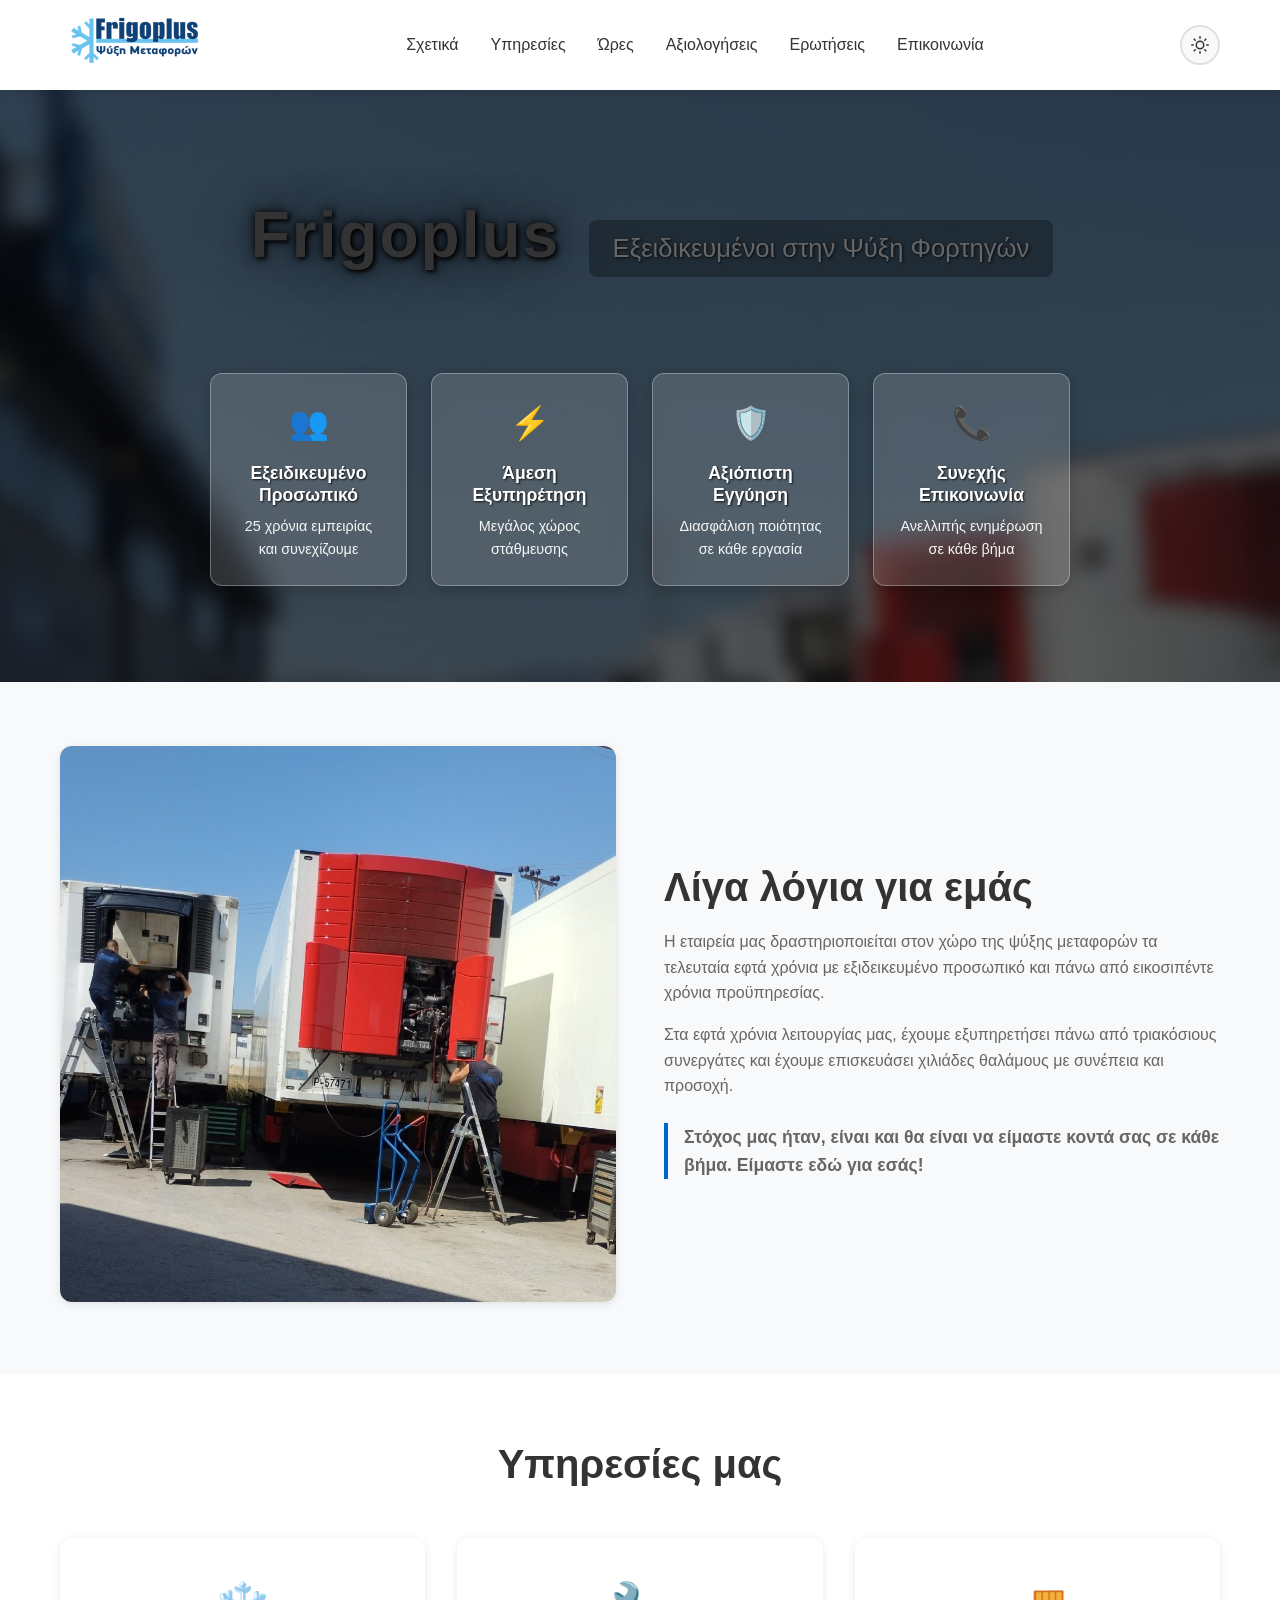
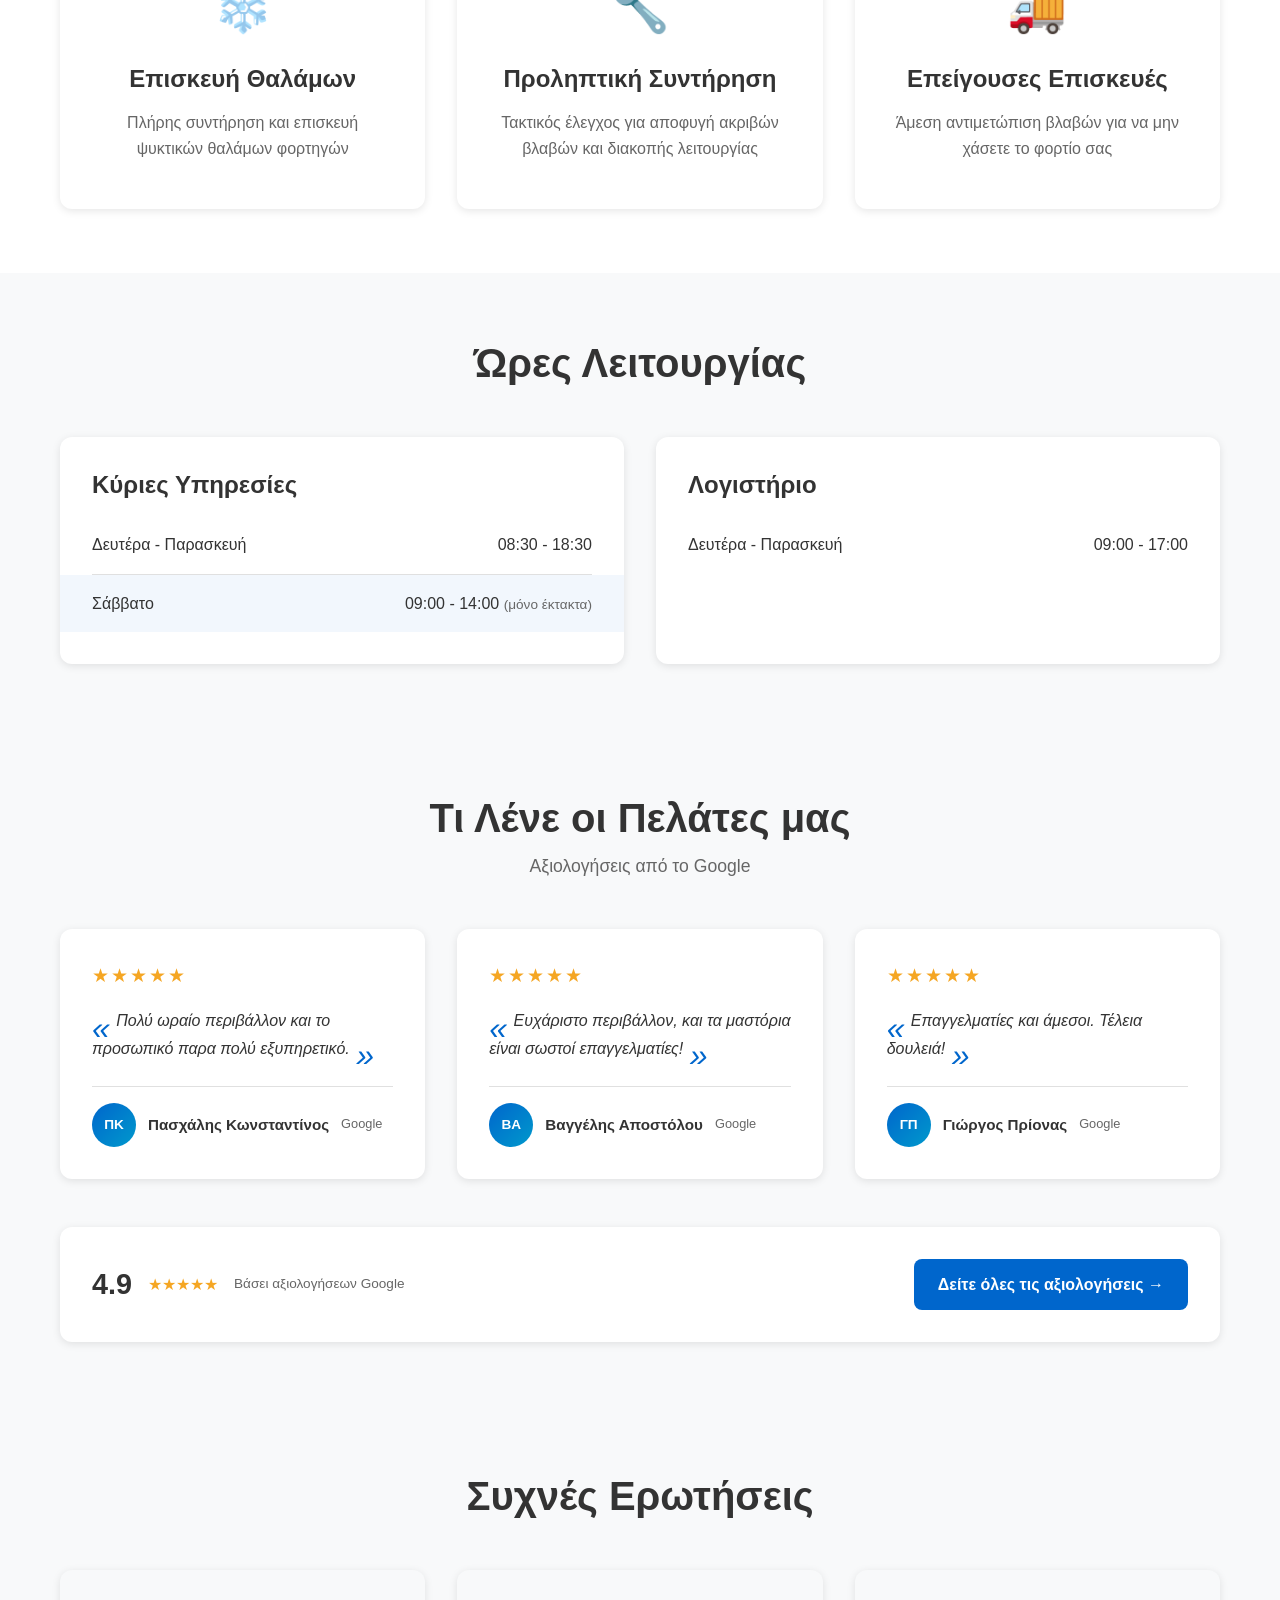
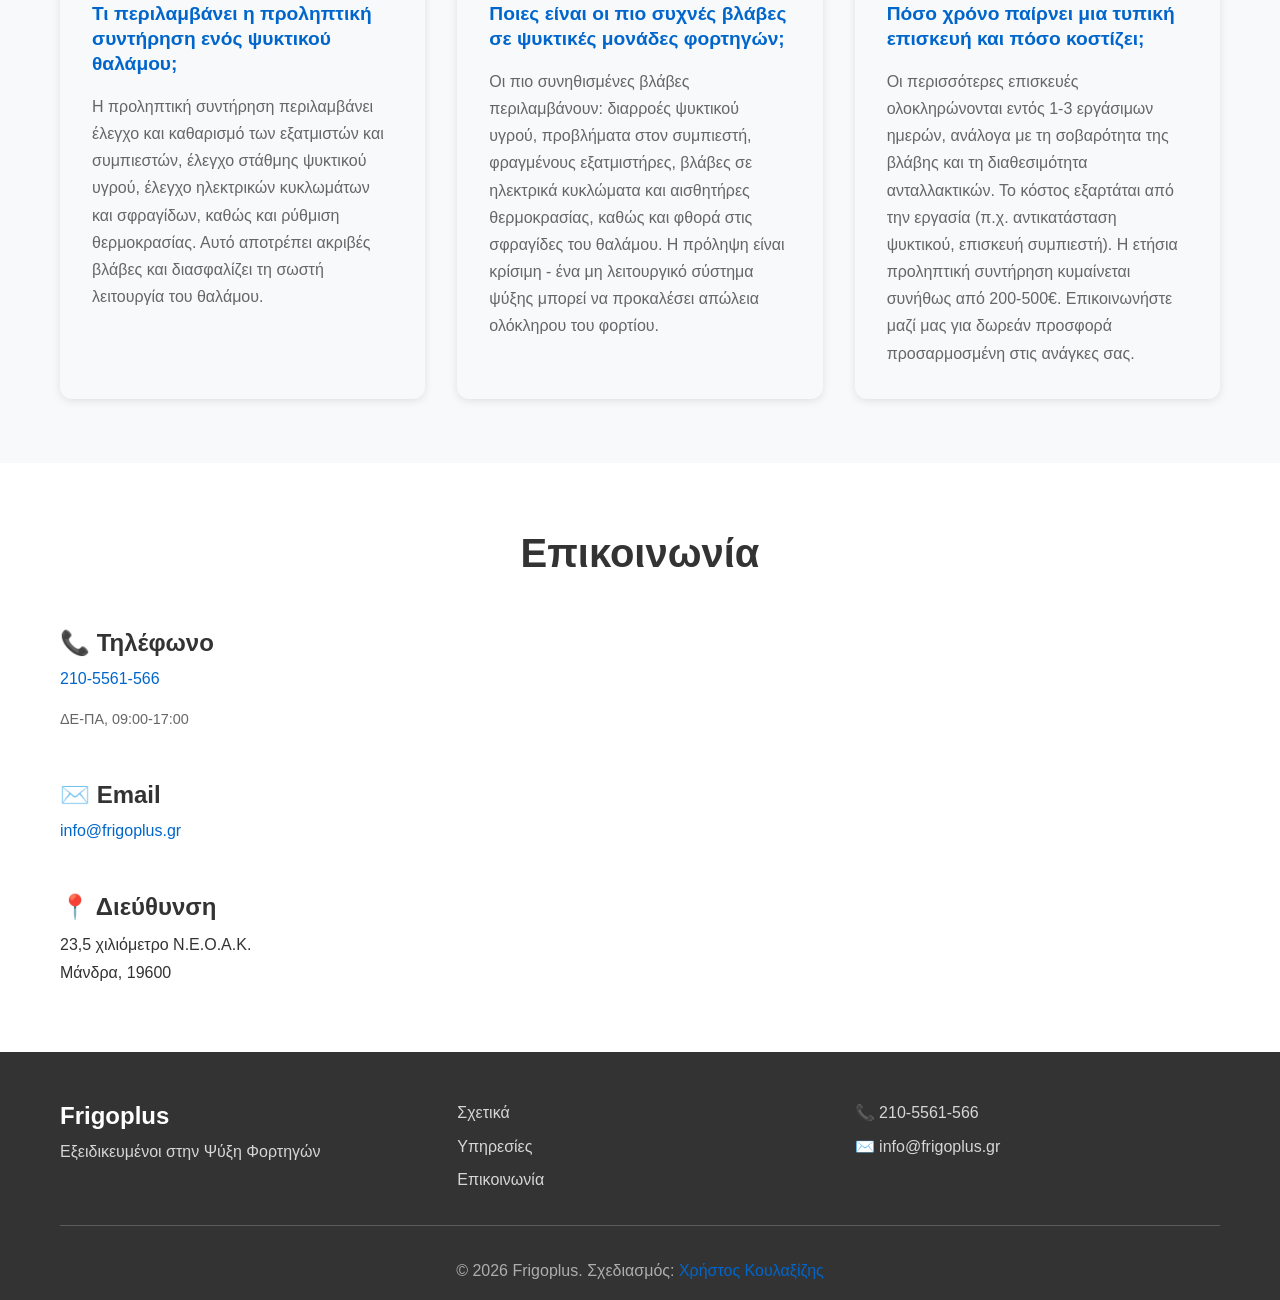
==== commit 5e48be08: "Update" ====
--- a/index.html
+++ b/index.html
@@ -21,8 +21,8 @@
     
     <!-- Βασικά SEO -->
     <title>Frigoplus - Επισκευή Ψυκτικών Θαλάμων Φορτηγών | Μάνδρα Αττικής</title>
-    <meta name="description" content="Εξειδικευμένη επισκευή και συντήρηση ψυκτικών θαλάμων φορτηγών με 25+ χρόνια εμπειρίας. Πιστοποίηση ATP, προληπτικό service και άμεση εξυπηρέτηση στη Μάνδρα.">
-    <meta name="keywords" content="ψυκτικοί θάλαμοι φορτηγών, επισκευή ψύξης, ATP πιστοποίηση, συντήρηση ψυκτικών μονάδων, Μάνδρα, Αττική">
+    <meta name="description" content="Εξειδικευμένη επισκευή και συντήρηση ψυκτικών θαλάμων φορτηγών με 25+ χρόνια εμπειρίας. Προληπτικό service και άμεση εξυπηρέτηση στη Μάνδρα.">
+    <meta name="keywords" content="ψυκτικοί θάλαμοι φορτηγών, επισκευή ψύξης, συντήρηση ψυκτικών μονάδων, Μάνδρα, Αττική, βλάβες ψύξης">
     <meta name="author" content="Frigoplus">
     <meta name="robots" content="index, follow">
     
@@ -31,7 +31,7 @@
 
     <!-- Open Graph -->
     <meta property="og:title" content="Frigoplus - Επισκευή Ψυκτικών Θαλάμων Φορτηγών">
-    <meta property="og:description" content="25 χρόνια εμπειρίας στην επισκευή και συντήρηση ψυκτικών θαλάμων. Πιστοποίηση ATP και άμεση εξυπηρέτηση.">
+    <meta property="og:description" content="25 χρόνια εμπειρίας στην επισκευή και συντήρηση ψυκτικών θαλάμων. Άμεση εξυπηρέτηση.">
     <meta property="og:type" content="website">
     <meta property="og:url" content="https://frigoplus.gr">
     <meta property="og:image" content="https://frigoplus.gr/assets/images/banner.jpg">
@@ -111,14 +111,14 @@
                             "@type": "Offer",
                             "itemOffered": {
                                 "@type": "Service",
-                                "name": "Πιστοποίηση ATP"
+                                "name": "Προληπτική Συντήρηση"
                             }
                         },
                         {
                             "@type": "Offer",
                             "itemOffered": {
                                 "@type": "Service",
-                                "name": "Προληπτική Συντήρηση"
+                                "name": "Επείγουσες Επισκευές"
                             }
                         }
                     ]
@@ -136,28 +136,14 @@
                 ]
             },
             {
-                "@type": "Product",
-                "name": "Υπηρεσίες Ψυκτικών Θαλάμων Frigoplus",
-                "description": "Πλήρης παροχή υπηρεσιών επισκευής, συντήρησης και πιστοποίησης ψυκτικών θαλάμων φορτηγών.",
-                "brand": {
-                    "@type": "Brand",
-                    "name": "Frigoplus"
-                },
-                "aggregateRating": {
-                    "@type": "AggregateRating",
-                    "ratingValue": "4.9",
-                    "reviewCount": "150"
-                }
-            },
-            {
                 "@type": "FAQPage",
                 "mainEntity": [
                     {
                         "@type": "Question",
-                        "name": "Τι είναι η πιστοποίηση ATP και γιατί χρειάζεται ο ψυκτικός θάλαμός μου;",
+                        "name": "Τι περιλαμβάνει η προληπτική συντήρηση ενός ψυκτικού θαλάμου;",
                         "acceptedAnswer": {
                             "@type": "Answer",
-                            "text": "Η πιστοποίηση ATP (Απαιτούμενο Τεχνικό Πιστοποιητικό) είναι υποχρεωτική για τη νόμιμη μεταφορά ευπαθών προϊόντων στην Ευρώπη. Αποδεικνύει ότι ο ψυκτικός θάλαμος διατηρεί τη θερμοκρασία που απαιτείται κατά τη μεταφορά. Οι έλεγχοι έχουν γίνει πιο αυστηροί πρόσφατα, με έμφαση στην τεκμηρίωση και τη συχνότητα ελέγχων. Η Frigoplus αναλαμβάνει όλη τη διαδικασία πιστοποίησης για εσάς."
+                            "text": "Η προληπτική συντήρηση περιλαμβάνει έλεγχο και καθαρισμό των εξατμιστών και συμπιεστών, έλεγχο στάθμης ψυκτικού υγρού, έλεγχο ηλεκτρικών κυκλωμάτων και σφραγίδων, καθώς και ρύθμιση θερμοκρασίας. Αυτό αποτρέπει ακριβές βλάβες και διασφαλίζει τη σωστή λειτουργία του θαλάμου."
                         }
                     },
                     {
@@ -165,15 +151,15 @@
                         "name": "Ποιες είναι οι πιο συχνές βλάβες σε ψυκτικές μονάδες φορτηγών;",
                         "acceptedAnswer": {
                             "@type": "Answer",
-                            "text": "Οι πιο συνηθισμένες βλάβες περιλαμβάνουν: διαρροές ψυκτικού υγρού, προβλήματα στον συμπιεστή, φραγμένους εξατμιστήρες, βλάβες σε ηλεκτρικά κυκλώματα και αισθητήρες θερμοκρασίας, καθώς και φθορά στις σφραγίδες του θαλάμου. Η πρόληψη είναι κρίσιμη - ένα μη λειτουργικό σύστημα ψύξης μπορεί να προκαλέσει απώλεια ολόκληρου του φορτίου. Το τακτικό προληπτικό service μειώνει σημαντικά τον κίνδυνο βλαβών."
+                            "text": "Οι πιο συνηθισμένες βλάβες περιλαμβάνουν: διαρροές ψυκτικού υγρού, προβλήματα στον συμπιεστή, φραγμένους εξατμιστήρες, βλάβες σε ηλεκτρικά κυκλώματα και αισθητήρες θερμοκρασίας, καθώς και φθορά στις σφραγίδες του θαλάμου. Η πρόληψη είναι κρίσιμη - ένα μη λειτουργικό σύστημα ψύξης μπορεί να προκαλέσει απώλεια ολόκληρου του φορτίου."
                         }
                     },
                     {
                         "@type": "Question",
-                        "name": "Πόσο κοστίζει η συντήρηση και πόσο χρόνο παίρνει μια επισκευή;",
+                        "name": "Πόσο χρόνο παίρνει μια τυπική επισκευή και πόσο κοστίζει;",
                         "acceptedAnswer": {
                             "@type": "Answer",
-                            "text": "Η ετήσια προληπτική συντήρηση κυμαίνεται συνήθως από 200-500€ ανά επίσκεψη. Η πιστοποίηση ATP κοστίζει 150-300€ ανά έλεγχο. Για επισκευές, ο χρόνος εξαρτάται από τη βλάβη - οι περισσότερες ολοκληρώνονται εντός 1-3 εργάσιμων ημερών. Για μεγαλύτερες εργασίες όπως αντικατάσταση ψυκτικής μονάδας, ο χρόνος μπορεί να είναι μεγαλύτερος. Επικοινωνήστε μαζί μας για δωρεάν προσφορά προσαρμοσμένη στις ανάγκες σας."
+                            "text": "Οι περισσότερες επισκευές ολοκληρώνονται εντός 1-3 εργάσιμων ημερών, ανάλογα με τη σοβαρότητα της βλάβης και τη διαθεσιμότητα ανταλλακτικών. Το κόστος εξαρτάται από την εργασία (π.χ. αντικατάσταση ψυκτικού, επισκευή συμπιεστή). Η ετήσια προληπτική συντήρηση κυμαίνεται συνήθως από 200-500€. Επικοινωνήστε μαζί μας για δωρεάν προσφορά προσαρμοσμένη στις ανάγκες σας."
                         }
                     }
                 ]
@@ -182,7 +168,7 @@
     }
     </script>
     
-    <link rel="stylesheet" href="assets/css/styles.css?v=5">
+    <link rel="stylesheet" href="assets/css/styles.css?v=6">
     <link rel="icon" type="image/x-icon" href="assets/images/favicon.ico">
 </head>
 <body>
@@ -195,6 +181,7 @@
                         <img src="assets/images/logo.png" alt="Frigoplus Logo" width="150" height="50">
                     </a>
                 </div>
+                <!-- Theme Toggle Moved Here -->
                 <div class="header-actions">
                     <button class="theme-toggle" aria-label="Εναλλαγή θέματος" id="themeToggle">
                         <svg class="sun-icon" xmlns="http://www.w3.org/2000/svg" width="24" height="24" viewBox="0 0 24 24" fill="none" stroke="currentColor" stroke-width="2" stroke-linecap="round" stroke-linejoin="round">
@@ -288,13 +275,13 @@
                     </article>
                     <article class="service-card">
                         <div class="service-icon">🔧</div>
-                        <h3>Πιστοποίηση ATP</h3>
-                        <p>Υποχρεωτική πιστοποίηση για νόμιμη μεταφορά ευπαθών προϊόντων</p>
+                        <h3>Προληπτική Συντήρηση</h3>
+                        <p>Τακτικός έλεγχος για αποφυγή ακριβών βλαβών και διακοπής λειτουργίας</p>
                     </article>
                     <article class="service-card">
                         <div class="service-icon">🚚</div>
-                        <h3>Προληπτικό Service</h3>
-                        <p>Τακτική συντήρηση για αποφυγή βλαβών και κόστους</p>
+                        <h3>Επείγουσες Επισκευές</h3>
+                        <p>Άμεση αντιμετώπιση βλαβών για να μην χάσετε το φορτίο σας</p>
                     </article>
                 </div>
             </div>
@@ -384,16 +371,16 @@
                 <h2>Συχνές Ερωτήσεις</h2>
                 <div class="faq-grid">
                     <article class="faq-item">
-                        <h3>Τι είναι η πιστοποίηση ATP και γιατί χρειάζεται ο ψυκτικός θάλαμός μου;</h3>
-                        <p>Η πιστοποίηση ATP (Απαιτούμενο Τεχνικό Πιστοποιητικό) είναι υποχρεωτική για τη νόμιμη μεταφορά ευπαθών προϊόντων στην Ευρώπη. Αποδεικνύει ότι ο ψυκτικός θάλαμος διατηρεί τη θερμοκρασία που απαιτείται κατά τη μεταφορά. Οι έλεγχοι έχουν γίνει πιο αυστηροί πρόσφατα, με έμφαση στην τεκμηρίωση και τη συχνότητα ελέγχων. Η Frigoplus αναλαμβάνει όλη τη διαδικασία πιστοποίησης για εσάς.</p>
+                        <h3>Τι περιλαμβάνει η προληπτική συντήρηση ενός ψυκτικού θαλάμου;</h3>
+                        <p>Η προληπτική συντήρηση περιλαμβάνει έλεγχο και καθαρισμό των εξατμιστών και συμπιεστών, έλεγχο στάθμης ψυκτικού υγρού, έλεγχο ηλεκτρικών κυκλωμάτων και σφραγίδων, καθώς και ρύθμιση θερμοκρασίας. Αυτό αποτρέπει ακριβές βλάβες και διασφαλίζει τη σωστή λειτουργία του θαλάμου.</p>
                     </article>
                     <article class="faq-item">
                         <h3>Ποιες είναι οι πιο συχνές βλάβες σε ψυκτικές μονάδες φορτηγών;</h3>
-                        <p>Οι πιο συνηθισμένες βλάβες περιλαμβάνουν: διαρροές ψυκτικού υγρού, προβλήματα στον συμπιεστή, φραγμένους εξατμιστήρες, βλάβες σε ηλεκτρικά κυκλώματα και αισθητήρες θερμοκρασίας, καθώς και φθορά στις σφραγίδες του θαλάμου. Η πρόληψη είναι κρίσιμη - ένα μη λειτουργικό σύστημα ψύξης μπορεί να προκαλέσει απώλεια ολόκληρου του φορτίου. Το τακτικό προληπτικό service μειώνει σημαντικά τον κίνδυνο βλαβών.</p>
+                        <p>Οι πιο συνηθισμένες βλάβες περιλαμβάνουν: διαρροές ψυκτικού υγρού, προβλήματα στον συμπιεστή, φραγμένους εξατμιστήρες, βλάβες σε ηλεκτρικά κυκλώματα και αισθητήρες θερμοκρασίας, καθώς και φθορά στις σφραγίδες του θαλάμου. Η πρόληψη είναι κρίσιμη - ένα μη λειτουργικό σύστημα ψύξης μπορεί να προκαλέσει απώλεια ολόκληρου του φορτίου.</p>
                     </article>
                     <article class="faq-item">
-                        <h3>Πόσο κοστίζει η συντήρηση και πόσο χρόνο παίρνει μια επισκευή;</h3>
-                        <p>Η ετήσια προληπτική συντήρηση κυμαίνεται συνήθως από 200-500€ ανά επίσκεψη. Η πιστοποίηση ATP κοστίζει 150-300€ ανά έλεγχο. Για επισκευές, ο χρόνος εξαρτάται από τη βλάβη - οι περισσότερες ολοκληρώνονται εντός 1-3 εργάσιμων ημερών. Για μεγαλύτερες εργασίες όπως αντικατάσταση ψυκτικής μονάδας, ο χρόνος μπορεί να είναι μεγαλύτερος. Επικοινωνήστε μαζί μας για δωρεάν προσφορά προσαρμοσμένη στις ανάγκες σας.</p>
+                        <h3>Πόσο χρόνο παίρνει μια τυπική επισκευή και πόσο κοστίζει;</h3>
+                        <p>Οι περισσότερες επισκευές ολοκληρώνονται εντός 1-3 εργάσιμων ημερών, ανάλογα με τη σοβαρότητα της βλάβης και τη διαθεσιμότητα ανταλλακτικών. Το κόστος εξαρτάται από την εργασία (π.χ. αντικατάσταση ψυκτικού, επισκευή συμπιεστή). Η ετήσια προληπτική συντήρηση κυμαίνεται συνήθως από 200-500€. Επικοινωνήστε μαζί μας για δωρεάν προσφορά προσαρμοσμένη στις ανάγκες σας.</p>
                     </article>
                 </div>
             </div>
--- a/assets/css/styles.css
+++ b/assets/css/styles.css
@@ -150,12 +150,14 @@
     display: flex;
     align-items: center;
     gap: 1rem;
+    order: 3;
 }
 
 .nav-menu {
     display: flex;
     list-style: none;
     gap: 2rem;
+    order: 2;
 }
 
 .nav-menu a {
@@ -192,6 +194,7 @@
     border: none;
     cursor: pointer;
     padding: 0.5rem;
+    order: 4;
 }
 
 .hamburger {
@@ -218,35 +221,35 @@
 .hamburger::after { top: 8px; }
 
 /* ================================
-   Theme Toggle Button
+   Theme Toggle Button (Header)
    ================================ */
 .theme-toggle {
     background: var(--bg-light);
     border: 2px solid var(--border-color);
     border-radius: 50%;
-    width: 44px;
-    height: 44px;
+    width: 40px;
+    height: 40px;
     cursor: pointer;
     display: flex;
     align-items: center;
     justify-content: center;
     transition: var(--transition);
-    position: fixed;
-    bottom: 100px;
-    right: 20px;
-    z-index: 99;
 }
 
 .theme-toggle:hover {
     background: var(--primary-color);
     border-color: var(--primary-color);
-    transform: scale(1.1);
+}
+
+.theme-toggle:hover svg {
+    color: white;
 }
 
 .theme-toggle svg {
-    width: 20px;
-    height: 20px;
+    width: 18px;
+    height: 18px;
     transition: transform 0.3s ease;
+    color: var(--text-dark);
 }
 
 .theme-toggle .sun-icon {
@@ -346,9 +349,19 @@
     margin: 0 auto;
 }
 
+/* Enhanced Hero Title Visibility */
 .hero h1 {
-    text-shadow: 2px 2px 4px rgba(0, 0, 0, 0.7);
+    font-size: clamp(2.5rem, 6vw, 4rem);
+    font-weight: 800;
+    letter-spacing: 2px;
+    text-shadow:
+        0 0 10px rgba(0, 0, 0, 0.9),
+        0 0 30px rgba(0, 0, 0, 0.6),
+        2px 2px 4px rgba(0, 0, 0, 0.9),
+        0 0 60px rgba(0, 0, 0, 0.4);
     margin-bottom: 1rem;
+    padding: 0.5rem 1.5rem;
+    display: inline-block;
 }
 
 .hero-tagline {
@@ -577,7 +590,7 @@
     line-height: 1.7;
     margin-bottom: 1.5rem;
     flex-grow: 1;
-    quotes: "«" "»";
+    quotes: "\AB" "\BB";
 }
 
 .review-text::before {
@@ -856,6 +869,7 @@
         padding: 1rem 0;
         box-shadow: var(--shadow);
         gap: 0;
+        order: unset;
     }
 
     .nav-menu.active {
@@ -876,10 +890,6 @@
         padding-left: 1rem;
     }
 
-    .header-actions {
-        margin-right: 1rem;
-    }
-
     .hero-features {
         grid-template-columns: repeat(2, 1fr);
         gap: 1rem;
@@ -925,16 +935,6 @@
 
     .google-badge-text {
         align-items: center;
-    }
-
-    .theme-toggle {
-        bottom: 80px;
-        right: 20px;
-    }
-
-    .back-to-top {
-        bottom: 20px;
-        right: 20px;
     }
 }
 
--- a/assets/css/styles.css
+++ b/assets/css/styles.css
@@ -150,12 +150,14 @@
     display: flex;
     align-items: center;
     gap: 1rem;
+    order: 3;
 }
 
 .nav-menu {
     display: flex;
     list-style: none;
     gap: 2rem;
+    order: 2;
 }
 
 .nav-menu a {
@@ -192,6 +194,7 @@
     border: none;
     cursor: pointer;
     padding: 0.5rem;
+    order: 4;
 }
 
 .hamburger {
@@ -218,35 +221,35 @@
 .hamburger::after { top: 8px; }
 
 /* ================================
-   Theme Toggle Button
+   Theme Toggle Button (Header)
    ================================ */
 .theme-toggle {
     background: var(--bg-light);
     border: 2px solid var(--border-color);
     border-radius: 50%;
-    width: 44px;
-    height: 44px;
+    width: 40px;
+    height: 40px;
     cursor: pointer;
     display: flex;
     align-items: center;
     justify-content: center;
     transition: var(--transition);
-    position: fixed;
-    bottom: 100px;
-    right: 20px;
-    z-index: 99;
 }
 
 .theme-toggle:hover {
     background: var(--primary-color);
     border-color: var(--primary-color);
-    transform: scale(1.1);
+}
+
+.theme-toggle:hover svg {
+    color: white;
 }
 
 .theme-toggle svg {
-    width: 20px;
-    height: 20px;
+    width: 18px;
+    height: 18px;
     transition: transform 0.3s ease;
+    color: var(--text-dark);
 }
 
 .theme-toggle .sun-icon {
@@ -346,9 +349,19 @@
     margin: 0 auto;
 }
 
+/* Enhanced Hero Title Visibility */
 .hero h1 {
-    text-shadow: 2px 2px 4px rgba(0, 0, 0, 0.7);
+    font-size: clamp(2.5rem, 6vw, 4rem);
+    font-weight: 800;
+    letter-spacing: 2px;
+    text-shadow:
+        0 0 10px rgba(0, 0, 0, 0.9),
+        0 0 30px rgba(0, 0, 0, 0.6),
+        2px 2px 4px rgba(0, 0, 0, 0.9),
+        0 0 60px rgba(0, 0, 0, 0.4);
     margin-bottom: 1rem;
+    padding: 0.5rem 1.5rem;
+    display: inline-block;
 }
 
 .hero-tagline {
@@ -577,7 +590,7 @@
     line-height: 1.7;
     margin-bottom: 1.5rem;
     flex-grow: 1;
-    quotes: "«" "»";
+    quotes: "\AB" "\BB";
 }
 
 .review-text::before {
@@ -856,6 +869,7 @@
         padding: 1rem 0;
         box-shadow: var(--shadow);
         gap: 0;
+        order: unset;
     }
 
     .nav-menu.active {
@@ -876,10 +890,6 @@
         padding-left: 1rem;
     }
 
-    .header-actions {
-        margin-right: 1rem;
-    }
-
     .hero-features {
         grid-template-columns: repeat(2, 1fr);
         gap: 1rem;
@@ -925,16 +935,6 @@
 
     .google-badge-text {
         align-items: center;
-    }
-
-    .theme-toggle {
-        bottom: 80px;
-        right: 20px;
-    }
-
-    .back-to-top {
-        bottom: 20px;
-        right: 20px;
     }
 }
 
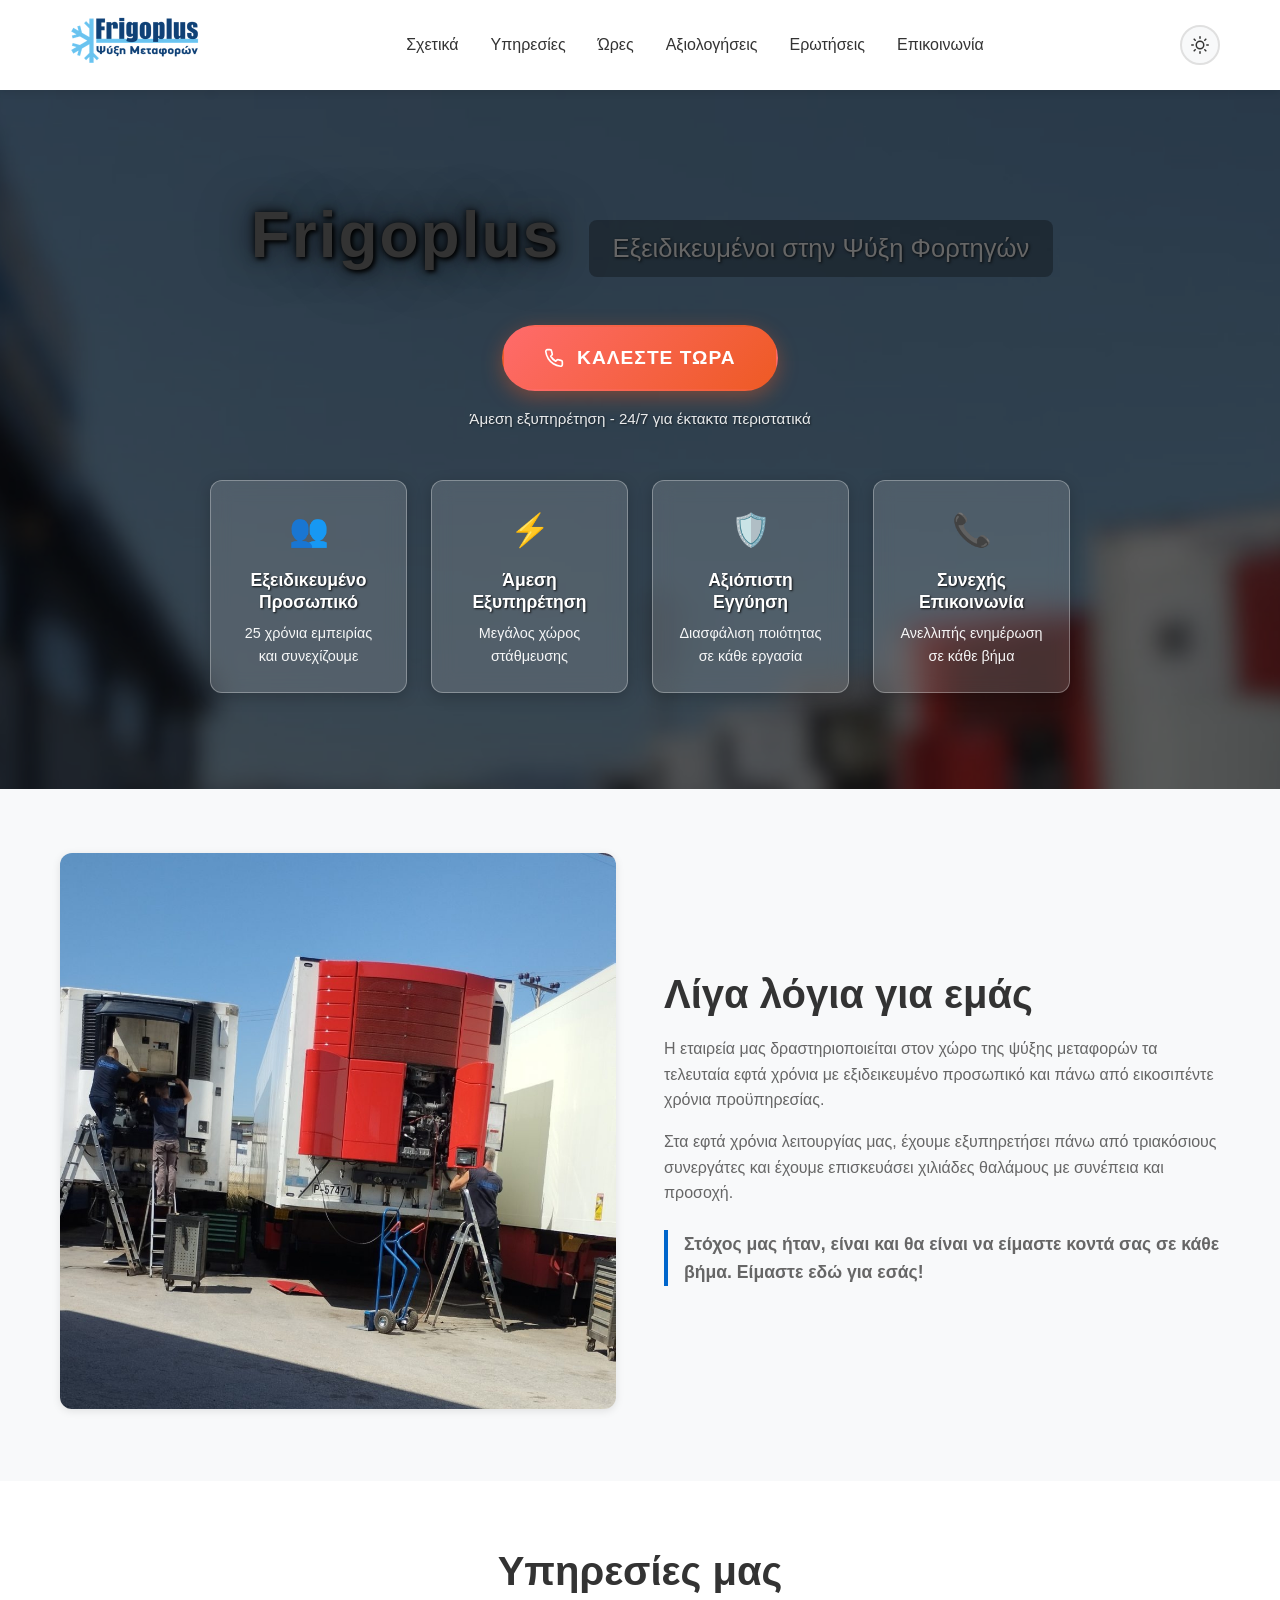
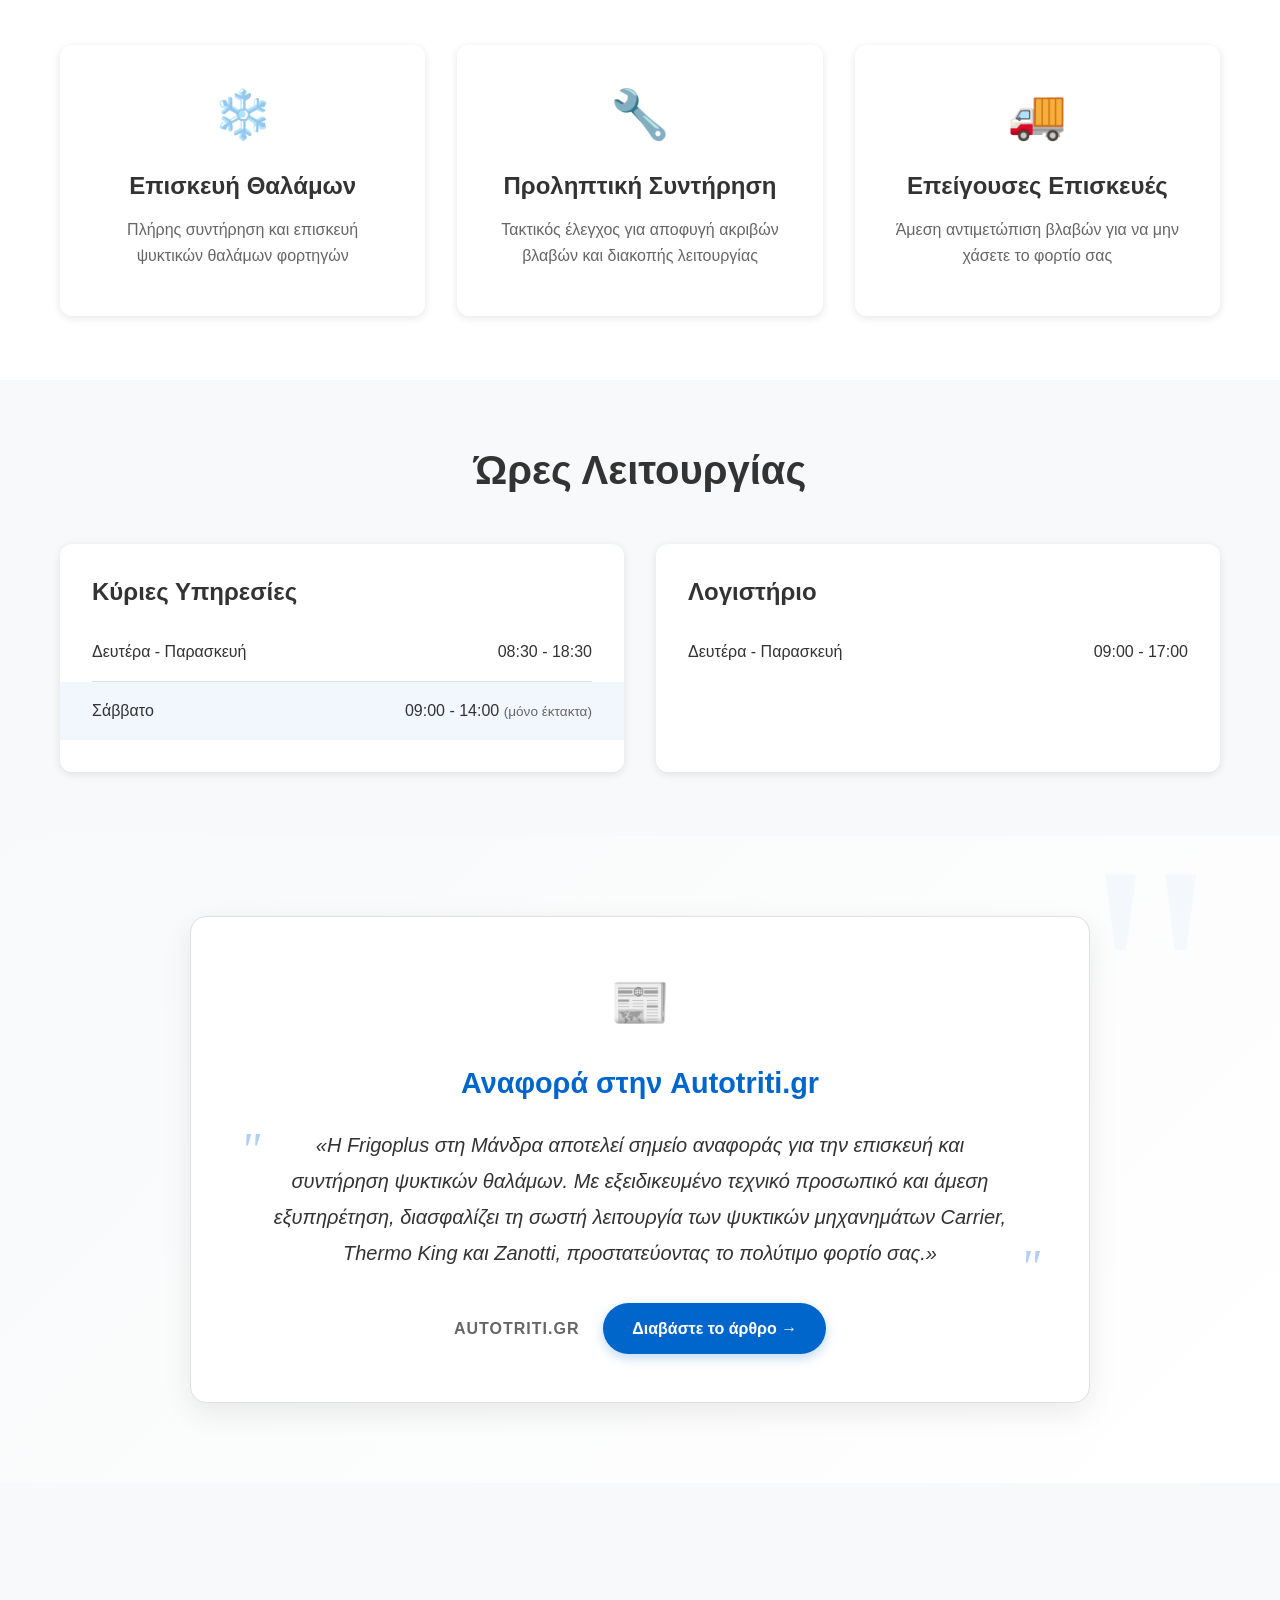
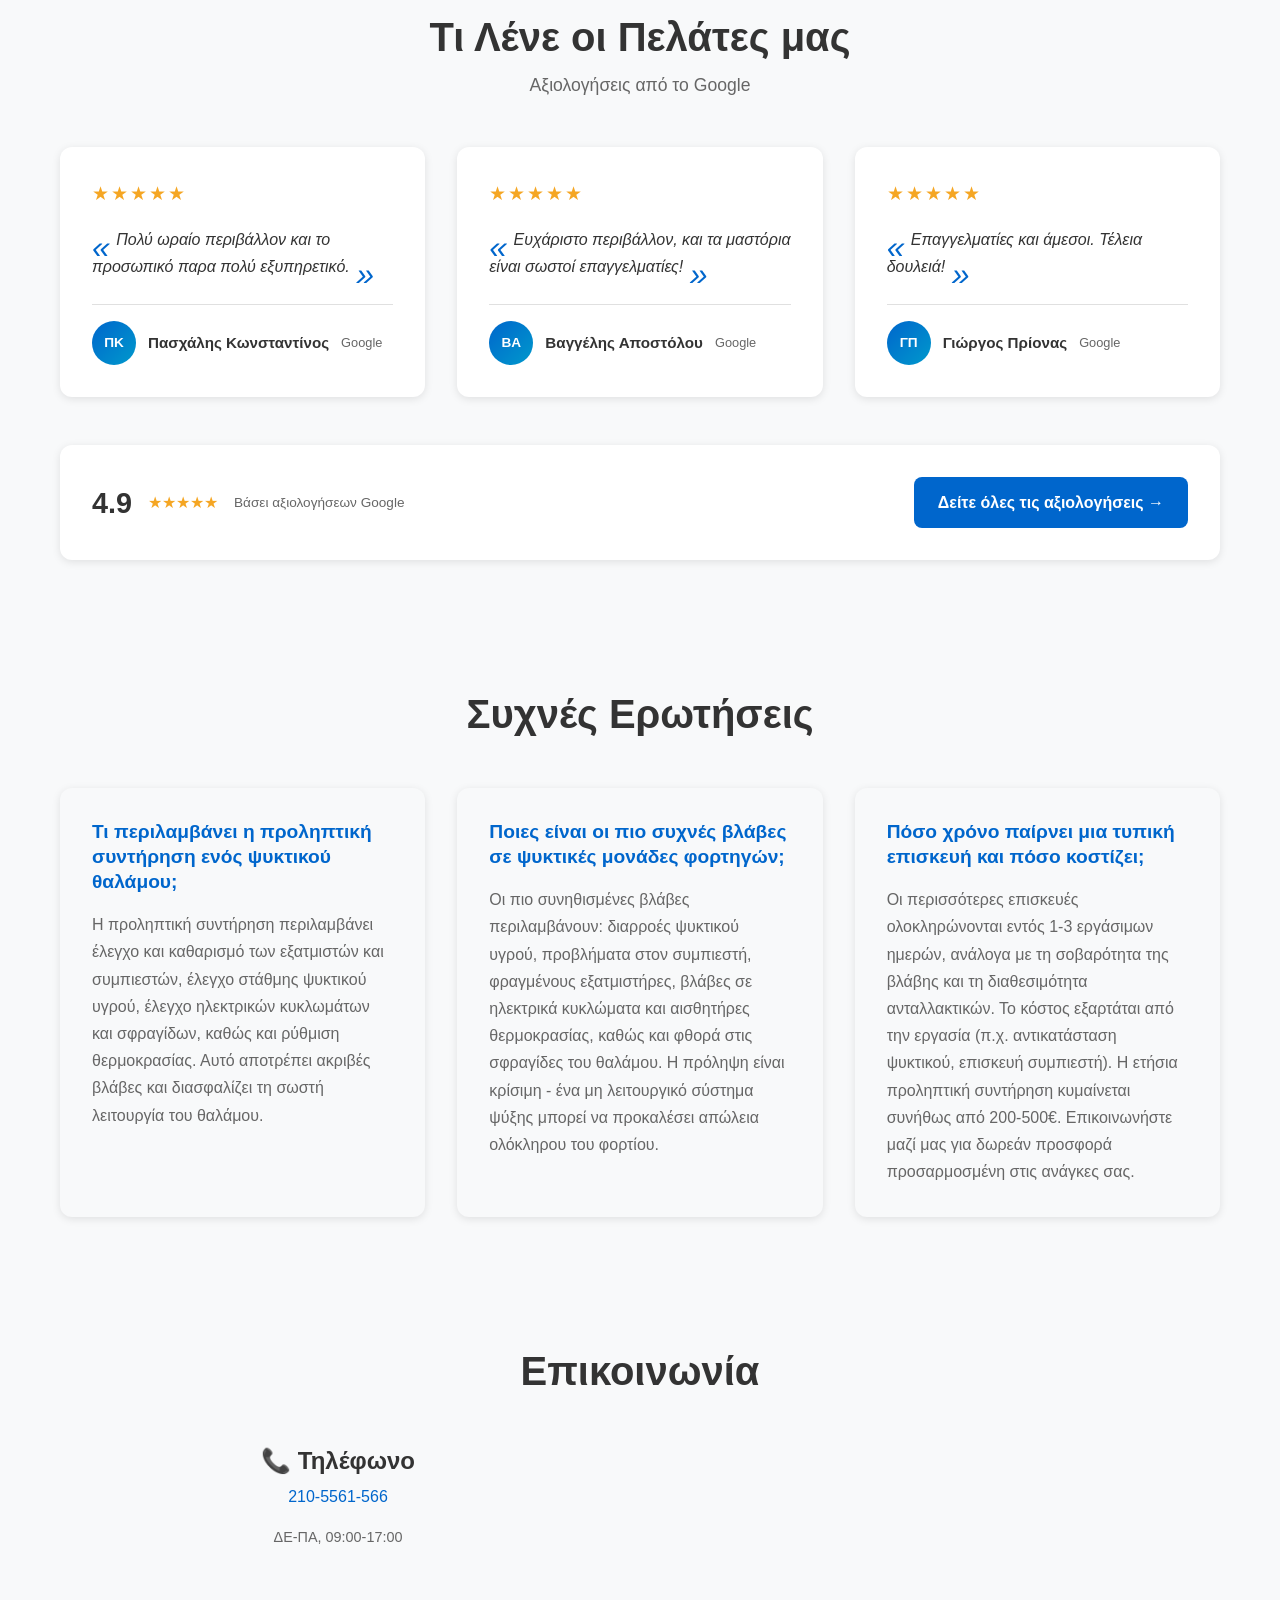
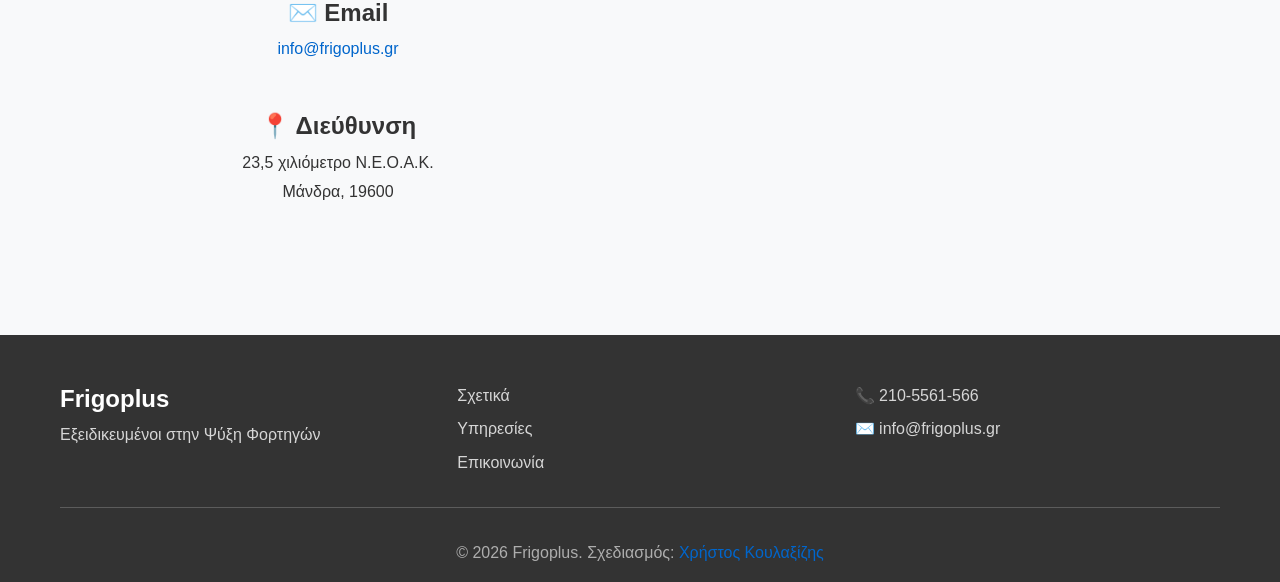
==== commit 04c515e6: "Update" ====
--- a/index.html
+++ b/index.html
@@ -216,11 +216,22 @@
     </header>
 
     <main id="main-content">
-        <!-- Hero -->
+               <!-- Hero -->
         <section class="hero">
             <div class="container hero-content">
                 <h1>Frigoplus</h1>
                 <p class="hero-tagline">Εξειδικευμένοι στην Ψύξη Φορτηγών</p>
+                
+                <!-- NEW: CTA Button -->
+                <div class="hero-cta">
+                    <a href="tel:+302105561566" class="btn-cta">
+                        <svg xmlns="http://www.w3.org/2000/svg" width="20" height="20" viewBox="0 0 24 24" fill="none" stroke="currentColor" stroke-width="2" stroke-linecap="round" stroke-linejoin="round">
+                            <path d="M22 16.92v3a2 2 0 0 1-2.18 2 19.79 19.79 0 0 1-8.63-3.07 19.5 19.5 0 0 1-6-6 19.79 19.79 0 0 1-3.07-8.67A2 2 0 0 1 4.11 2h3a2 2 0 0 1 2 1.72 12.84 12.84 0 0 0 .7 2.81 2 2 0 0 1-.45 2.11L8.09 9.91a16 16 0 0 0 6 6l1.27-1.27a2 2 0 0 1 2.11-.45 12.84 12.84 0 0 0 2.81.7A2 2 0 0 1 22 16.92z"></path>
+                        </svg>
+                        ΚΑΛΕΣΤΕ ΤΩΡΑ
+                    </a>
+                    <p class="cta-subtext">Άμεση εξυπηρέτηση - 24/7 για έκτακτα περιστατικά</p>
+                </div>
                 <div class="hero-features">
                     <div class="feature-item">
                         <span class="feature-icon">👥</span>
@@ -317,6 +328,34 @@
                 </div>
             </div>
         </section>
+		
+		        <!-- Media Mention Section -->
+        <section id="media-mention" class="media-mention">
+            <div class="container">
+                <div class="media-card">
+                    <div class="media-content">
+                        <div class="media-icon">📰</div>
+                        <h3>Αναφορά στην Autotriti.gr</h3>
+                        <blockquote>
+                            «Η Frigoplus στη Μάνδρα αποτελεί σημείο αναφοράς για την επισκευή και συντήρηση ψυκτικών θαλάμων. Με εξειδικευμένο τεχνικό προσωπικό και άμεση εξυπηρέτηση, διασφαλίζει τη σωστή λειτουργία των ψυκτικών μηχανημάτων Carrier, Thermo King και Zanotti, προστατεύοντας το πολύτιμο φορτίο σας.»
+                        </blockquote>
+                        <div class="media-footer">
+                            <span class="media-source">Autotriti.gr</span>
+                            <a href="https://pro.autotriti.gr/propages/news/data/eksoikonomw-beltiwnw-to-epaggelmatiko/episkeni-service-psiktikon-thalamon-mixanimaton-carrier-thermo-king-zanoti-antallaktika-frigo-plus-mandra-attikis_280340.asp" 
+                               target="_blank" 
+                               rel="noopener noreferrer" 
+                               class="btn-media">
+                                Διαβάστε το άρθρο →
+                            </a>
+                        </div>
+                    </div>
+                </div>
+            </div>
+        </section>
+
+        <!-- Reviews -->
+        <section id="reviews" class="reviews">
+            <!-- ... (το υπόλοιπο περιεχόμενο των reviews παραμένει ίδιο) ... -->
 
         <!-- Reviews -->
         <section id="reviews" class="reviews">
--- a/assets/css/styles.css
+++ b/assets/css/styles.css
@@ -376,6 +376,79 @@
     border-radius: 8px;
 }
 
+/* ================================
+   Hero CTA Button
+   ================================ */
+.hero-cta {
+    display: flex;
+    flex-direction: column;
+    align-items: center;
+    gap: 1rem;
+    margin-bottom: 2rem;
+    animation: fadeIn 1s ease-out;
+}
+
+.btn-cta {
+    background: linear-gradient(135deg, #ff6b6b 0%, #ee5a24 100%);
+    color: white !important;
+    padding: 1rem 2.5rem;
+    border-radius: 50px;
+    font-size: 1.2rem;
+    font-weight: 800;
+    text-decoration: none !important;
+    display: inline-flex;
+    align-items: center;
+    gap: 0.8rem;
+    box-shadow: 0 6px 20px rgba(238, 90, 36, 0.4);
+    transition: all 0.3s ease;
+    text-transform: uppercase;
+    letter-spacing: 1px;
+    border: 2px solid transparent;
+}
+
+.btn-cta:hover {
+    transform: translateY(-3px) scale(1.05);
+    box-shadow: 0 10px 25px rgba(238, 90, 36, 0.6);
+    background: linear-gradient(135deg, #ee5a24 0%, #d63031 100%);
+}
+
+.btn-cta:active {
+    transform: translateY(-1px);
+}
+
+.cta-subtext {
+    color: rgba(255, 255, 255, 0.9);
+    font-size: 0.95rem;
+    font-weight: 500;
+    margin: 0;
+    text-shadow: 1px 1px 2px rgba(0, 0, 0, 0.5);
+}
+
+/* Animation for CTA */
+@keyframes fadeIn {
+    from { opacity: 0; transform: translateY(10px); }
+    to { opacity: 1; transform: translateY(0); }
+}
+
+/* Responsive adjustments for CTA */
+@media (max-width: 768px) {
+    .hero-cta {
+        margin-bottom: 1.5rem;
+    }
+    
+    .btn-cta {
+        padding: 0.9rem 2rem;
+        font-size: 1.1rem;
+        width: 100%;
+        max-width: 300px;
+        justify-content: center;
+    }
+    
+    .cta-subtext {
+        font-size: 0.9rem;
+    }
+}
+
 .hero-features {
     display: grid;
     grid-template-columns: repeat(4, 1fr);
@@ -486,6 +559,150 @@
 .service-icon {
     font-size: 3rem;
     margin-bottom: 1rem;
+}
+
+/* ================================
+   Media Mention Section
+   ================================ */
+.media-mention {
+    background: linear-gradient(135deg, var(--bg-light) 0%, var(--bg-white) 100%);
+    padding: 5rem 0;
+    position: relative;
+    overflow: hidden;
+}
+
+/* Διακοσμητικό στοιχείο φόντου */
+.media-mention::before {
+    content: '"';
+    position: absolute;
+    top: -20px;
+    right: 5%;
+    font-size: 20rem;
+    color: rgba(0, 102, 204, 0.03);
+    font-family: serif;
+    line-height: 1;
+    z-index: 0;
+}
+
+.media-card {
+    background: var(--card-bg);
+    border-radius: 16px;
+    box-shadow: 0 10px 30px rgba(0, 0, 0, 0.08);
+    padding: 3rem;
+    max-width: 900px;
+    margin: 0 auto;
+    position: relative;
+    z-index: 1;
+    border: 1px solid var(--border-color);
+    transition: var(--transition);
+}
+
+.media-card:hover {
+    transform: translateY(-5px);
+    box-shadow: 0 15px 40px rgba(0, 0, 0, 0.12);
+}
+
+.media-content {
+    text-align: center;
+}
+
+.media-icon {
+    font-size: 3rem;
+    margin-bottom: 1.5rem;
+    display: inline-block;
+}
+
+.media-mention h3 {
+    color: var(--primary-color);
+    margin-bottom: 1.5rem;
+    font-size: 1.8rem;
+}
+
+.media-mention blockquote {
+    font-size: 1.25rem;
+    line-height: 1.8;
+    color: var(--text-dark);
+    font-style: italic;
+    margin: 0 auto 2rem;
+    max-width: 800px;
+    position: relative;
+    padding: 0 2rem;
+}
+
+.media-mention blockquote::before,
+.media-mention blockquote::after {
+    content: '"';
+    font-size: 3rem;
+    color: var(--primary-color);
+    opacity: 0.3;
+    position: absolute;
+    font-family: serif;
+}
+
+.media-mention blockquote::before {
+    top: -20px;
+    left: 0;
+}
+
+.media-mention blockquote::after {
+    bottom: -40px;
+    right: 0;
+}
+
+.media-footer {
+    display: flex;
+    align-items: center;
+    justify-content: center;
+    gap: 1.5rem;
+    flex-wrap: wrap;
+}
+
+.media-source {
+    font-weight: 700;
+    color: var(--text-light);
+    font-size: 1rem;
+    text-transform: uppercase;
+    letter-spacing: 1px;
+}
+
+.btn-media {
+    background: var(--primary-color);
+    color: white !important;
+    padding: 0.8rem 1.8rem;
+    border-radius: 50px;
+    font-weight: 600;
+    text-decoration: none !important;
+    transition: var(--transition);
+    display: inline-flex;
+    align-items: center;
+    gap: 0.5rem;
+    box-shadow: 0 4px 12px rgba(0, 102, 204, 0.25);
+}
+
+.btn-media:hover {
+    background: var(--secondary-color);
+    transform: translateY(-2px);
+    box-shadow: 0 6px 16px rgba(0, 102, 204, 0.35);
+}
+
+/* Responsive για Media Mention */
+@media (max-width: 768px) {
+    .media-mention {
+        padding: 3rem 0;
+    }
+    
+    .media-card {
+        padding: 2rem;
+    }
+    
+    .media-mention blockquote {
+        font-size: 1.1rem;
+    }
+    
+    .media-footer {
+        flex-direction: column;
+        gap: 1rem;
+    }
 }
 
 /* ================================
--- a/assets/css/styles.css
+++ b/assets/css/styles.css
@@ -376,6 +376,79 @@
     border-radius: 8px;
 }
 
+/* ================================
+   Hero CTA Button
+   ================================ */
+.hero-cta {
+    display: flex;
+    flex-direction: column;
+    align-items: center;
+    gap: 1rem;
+    margin-bottom: 2rem;
+    animation: fadeIn 1s ease-out;
+}
+
+.btn-cta {
+    background: linear-gradient(135deg, #ff6b6b 0%, #ee5a24 100%);
+    color: white !important;
+    padding: 1rem 2.5rem;
+    border-radius: 50px;
+    font-size: 1.2rem;
+    font-weight: 800;
+    text-decoration: none !important;
+    display: inline-flex;
+    align-items: center;
+    gap: 0.8rem;
+    box-shadow: 0 6px 20px rgba(238, 90, 36, 0.4);
+    transition: all 0.3s ease;
+    text-transform: uppercase;
+    letter-spacing: 1px;
+    border: 2px solid transparent;
+}
+
+.btn-cta:hover {
+    transform: translateY(-3px) scale(1.05);
+    box-shadow: 0 10px 25px rgba(238, 90, 36, 0.6);
+    background: linear-gradient(135deg, #ee5a24 0%, #d63031 100%);
+}
+
+.btn-cta:active {
+    transform: translateY(-1px);
+}
+
+.cta-subtext {
+    color: rgba(255, 255, 255, 0.9);
+    font-size: 0.95rem;
+    font-weight: 500;
+    margin: 0;
+    text-shadow: 1px 1px 2px rgba(0, 0, 0, 0.5);
+}
+
+/* Animation for CTA */
+@keyframes fadeIn {
+    from { opacity: 0; transform: translateY(10px); }
+    to { opacity: 1; transform: translateY(0); }
+}
+
+/* Responsive adjustments for CTA */
+@media (max-width: 768px) {
+    .hero-cta {
+        margin-bottom: 1.5rem;
+    }
+    
+    .btn-cta {
+        padding: 0.9rem 2rem;
+        font-size: 1.1rem;
+        width: 100%;
+        max-width: 300px;
+        justify-content: center;
+    }
+    
+    .cta-subtext {
+        font-size: 0.9rem;
+    }
+}
+
 .hero-features {
     display: grid;
     grid-template-columns: repeat(4, 1fr);
@@ -486,6 +559,150 @@
 .service-icon {
     font-size: 3rem;
     margin-bottom: 1rem;
+}
+
+/* ================================
+   Media Mention Section
+   ================================ */
+.media-mention {
+    background: linear-gradient(135deg, var(--bg-light) 0%, var(--bg-white) 100%);
+    padding: 5rem 0;
+    position: relative;
+    overflow: hidden;
+}
+
+/* Διακοσμητικό στοιχείο φόντου */
+.media-mention::before {
+    content: '"';
+    position: absolute;
+    top: -20px;
+    right: 5%;
+    font-size: 20rem;
+    color: rgba(0, 102, 204, 0.03);
+    font-family: serif;
+    line-height: 1;
+    z-index: 0;
+}
+
+.media-card {
+    background: var(--card-bg);
+    border-radius: 16px;
+    box-shadow: 0 10px 30px rgba(0, 0, 0, 0.08);
+    padding: 3rem;
+    max-width: 900px;
+    margin: 0 auto;
+    position: relative;
+    z-index: 1;
+    border: 1px solid var(--border-color);
+    transition: var(--transition);
+}
+
+.media-card:hover {
+    transform: translateY(-5px);
+    box-shadow: 0 15px 40px rgba(0, 0, 0, 0.12);
+}
+
+.media-content {
+    text-align: center;
+}
+
+.media-icon {
+    font-size: 3rem;
+    margin-bottom: 1.5rem;
+    display: inline-block;
+}
+
+.media-mention h3 {
+    color: var(--primary-color);
+    margin-bottom: 1.5rem;
+    font-size: 1.8rem;
+}
+
+.media-mention blockquote {
+    font-size: 1.25rem;
+    line-height: 1.8;
+    color: var(--text-dark);
+    font-style: italic;
+    margin: 0 auto 2rem;
+    max-width: 800px;
+    position: relative;
+    padding: 0 2rem;
+}
+
+.media-mention blockquote::before,
+.media-mention blockquote::after {
+    content: '"';
+    font-size: 3rem;
+    color: var(--primary-color);
+    opacity: 0.3;
+    position: absolute;
+    font-family: serif;
+}
+
+.media-mention blockquote::before {
+    top: -20px;
+    left: 0;
+}
+
+.media-mention blockquote::after {
+    bottom: -40px;
+    right: 0;
+}
+
+.media-footer {
+    display: flex;
+    align-items: center;
+    justify-content: center;
+    gap: 1.5rem;
+    flex-wrap: wrap;
+}
+
+.media-source {
+    font-weight: 700;
+    color: var(--text-light);
+    font-size: 1rem;
+    text-transform: uppercase;
+    letter-spacing: 1px;
+}
+
+.btn-media {
+    background: var(--primary-color);
+    color: white !important;
+    padding: 0.8rem 1.8rem;
+    border-radius: 50px;
+    font-weight: 600;
+    text-decoration: none !important;
+    transition: var(--transition);
+    display: inline-flex;
+    align-items: center;
+    gap: 0.5rem;
+    box-shadow: 0 4px 12px rgba(0, 102, 204, 0.25);
+}
+
+.btn-media:hover {
+    background: var(--secondary-color);
+    transform: translateY(-2px);
+    box-shadow: 0 6px 16px rgba(0, 102, 204, 0.35);
+}
+
+/* Responsive για Media Mention */
+@media (max-width: 768px) {
+    .media-mention {
+        padding: 3rem 0;
+    }
+    
+    .media-card {
+        padding: 2rem;
+    }
+    
+    .media-mention blockquote {
+        font-size: 1.1rem;
+    }
+    
+    .media-footer {
+        flex-direction: column;
+        gap: 1rem;
+    }
 }
 
 /* ================================
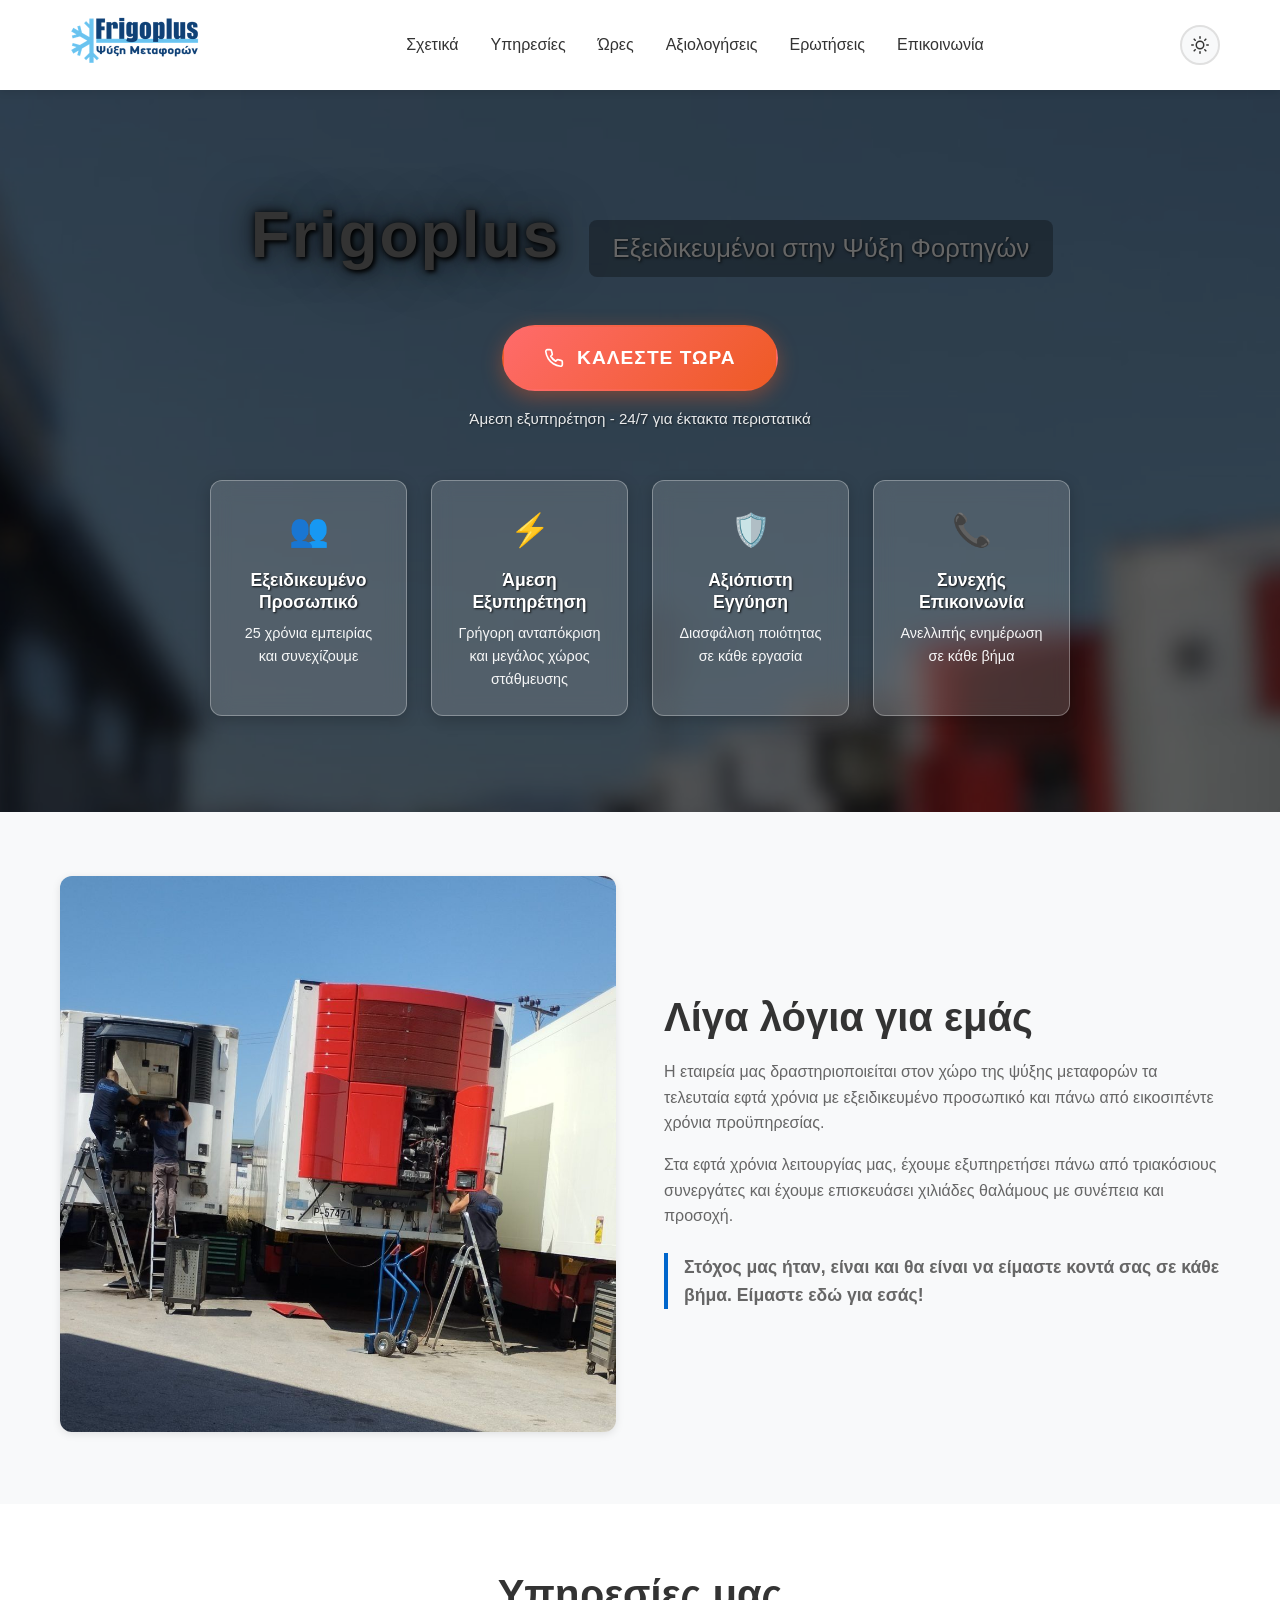
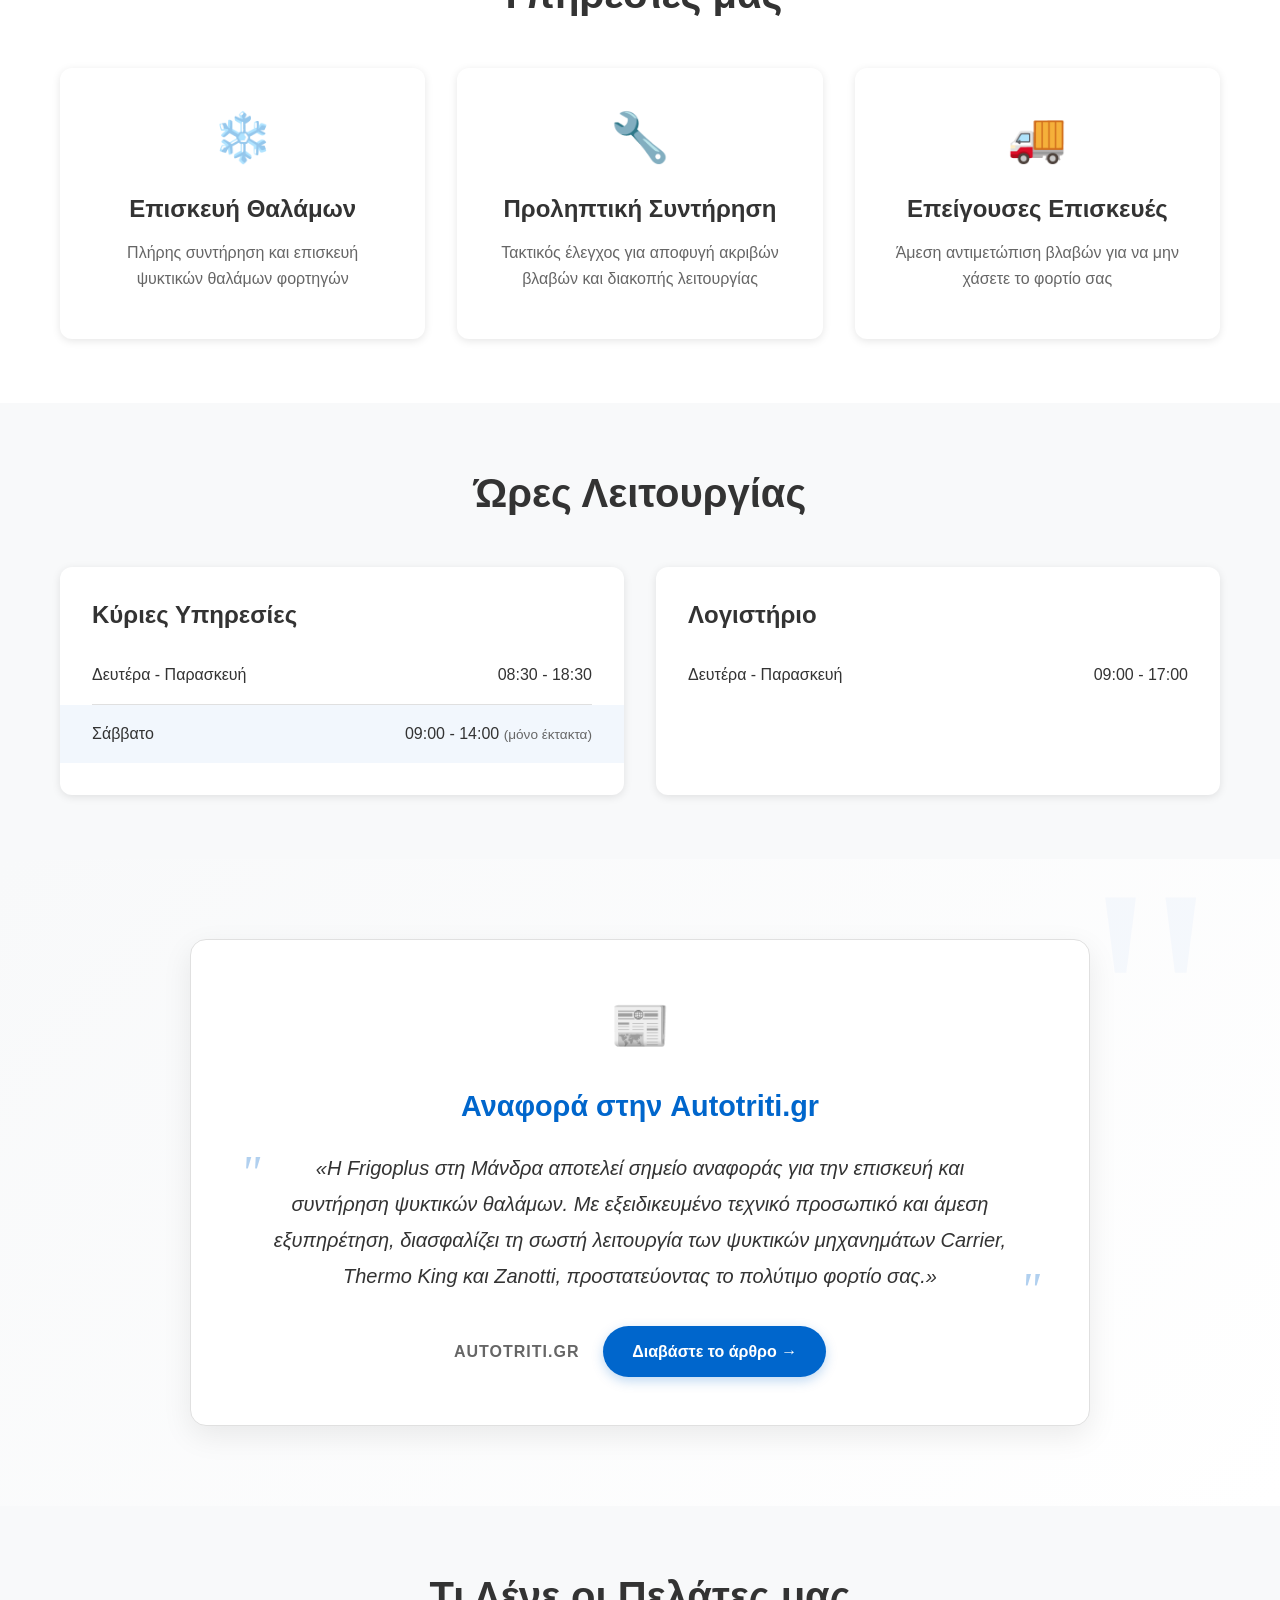
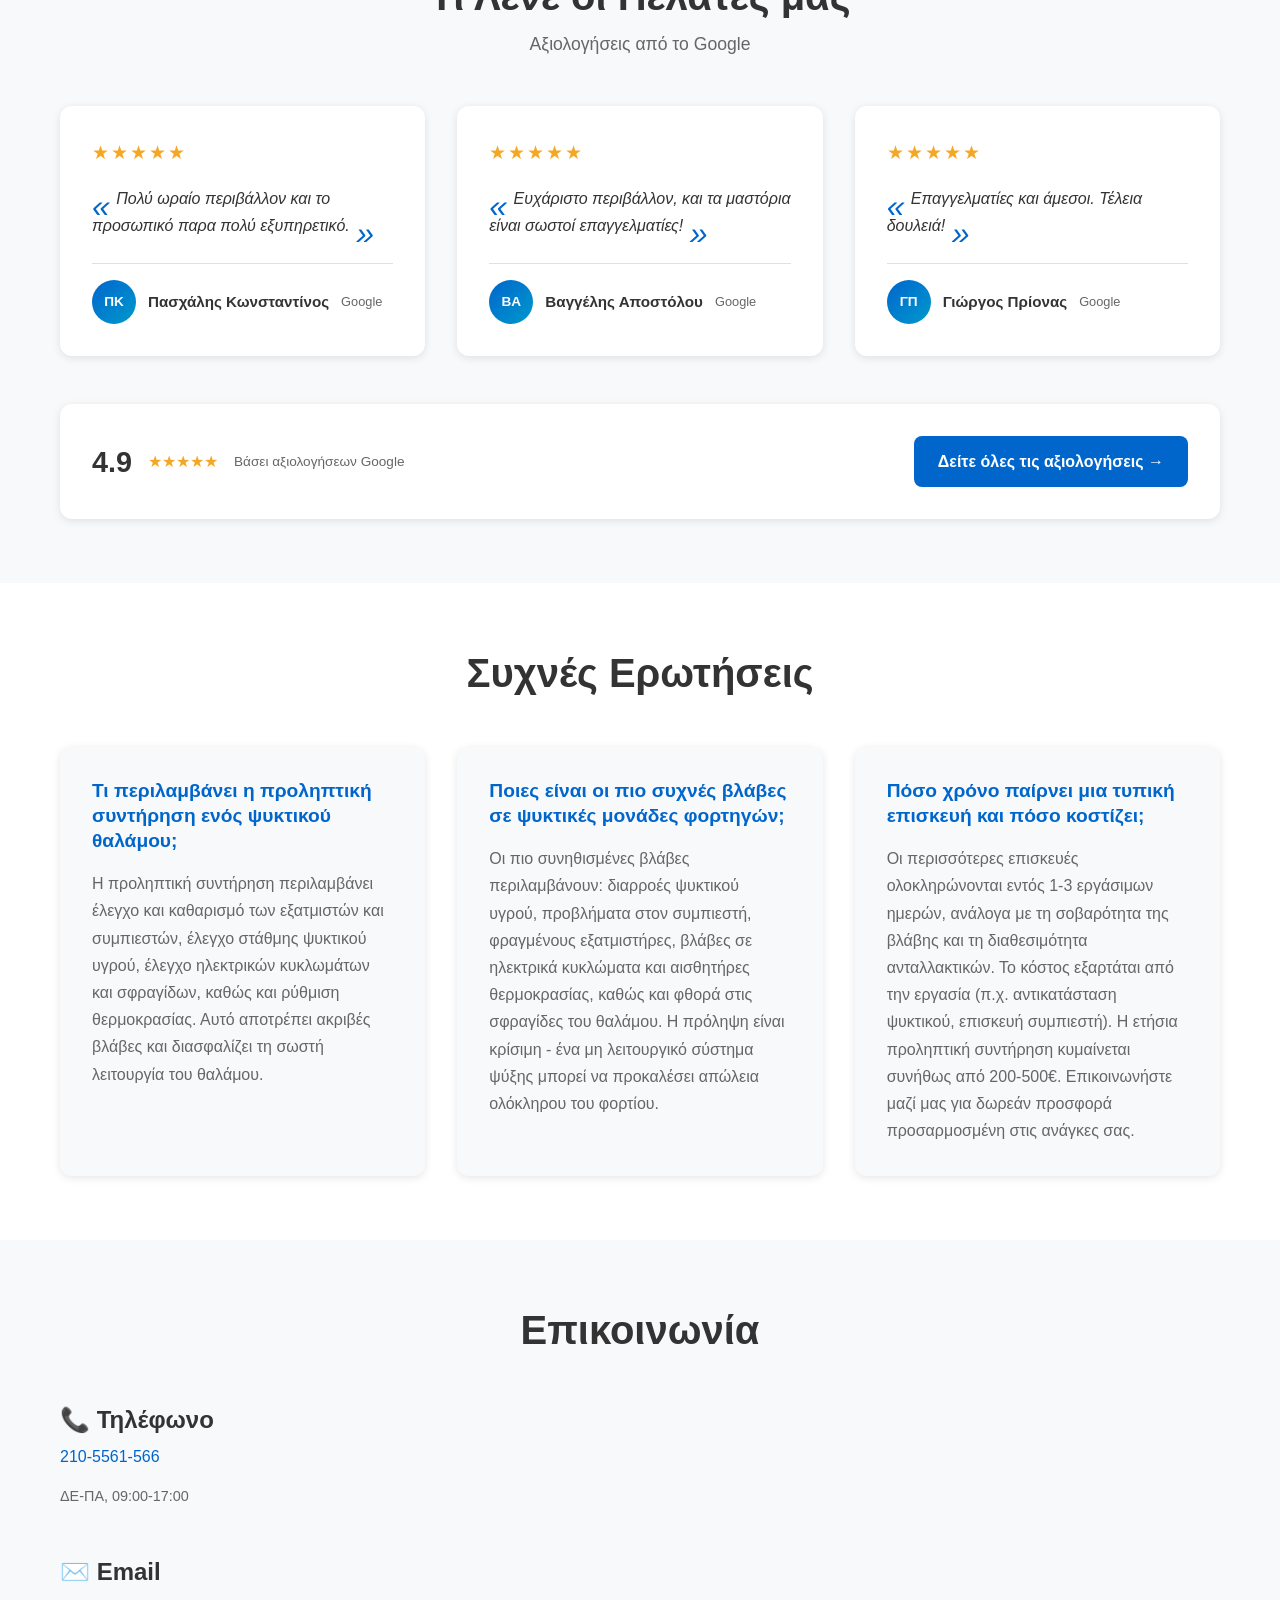
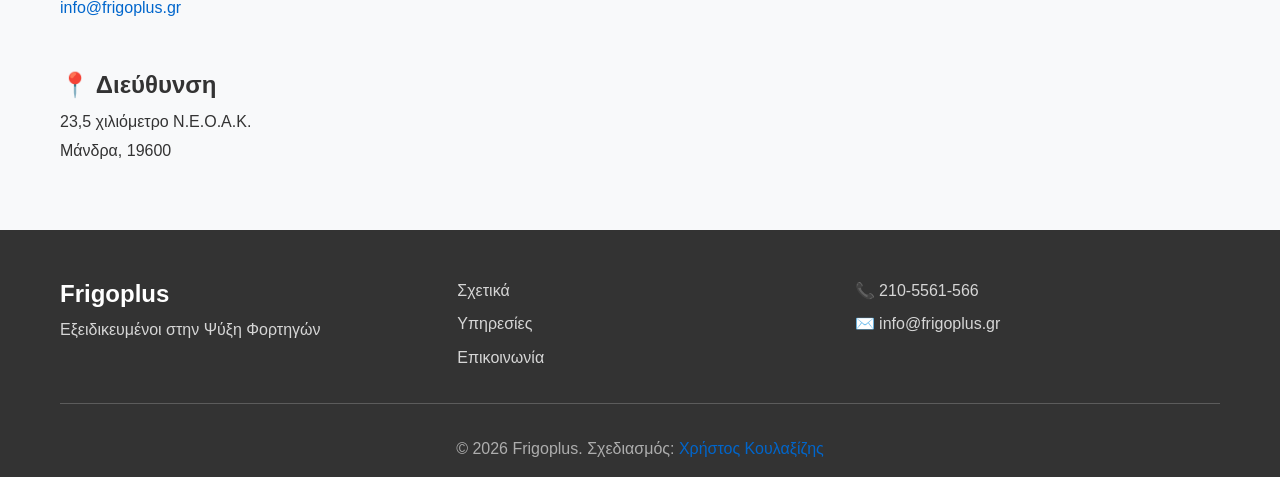
==== commit 058d1215: "Fix invalid markup, theme flash and missing site files - Remove duplicated, unclosed reviews section" ====
--- a/index.html
+++ b/index.html
@@ -10,7 +10,7 @@
     <meta name="theme-color" content="#0066cc" id="meta-theme-color">
     
     <!-- Preload Critical Resources -->
-    <link rel="preload" href="assets/css/styles.css" as="style">
+    <link rel="preload" href="assets/css/styles.css?v=7" as="style">
     <link rel="preload" href="assets/js/main.js" as="script">
     
     <!-- DNS Prefetch -->
@@ -123,14 +123,6 @@
                         }
                     ]
                 },
-                "aggregateRating": {
-                    "@type": "AggregateRating",
-                    "ratingValue": "4.9",
-                    "bestRating": "5",
-                    "worstRating": "1",
-                    "ratingCount": "150",
-                    "reviewCount": "150"
-                },
                 "sameAs": [
                     "https://maps.app.goo.gl/g7CZaHAmqYyr7czS7"
                 ]
@@ -168,8 +160,20 @@
     }
     </script>
     
-    <link rel="stylesheet" href="assets/css/styles.css?v=6">
+    <!-- Apply saved/system theme before first paint to avoid a light flash -->
+    <script>
+        (function () {
+            var theme;
+            try { theme = localStorage.getItem('theme'); } catch (e) {}
+            if (!theme) {
+                theme = window.matchMedia && window.matchMedia('(prefers-color-scheme: dark)').matches ? 'dark' : 'light';
+            }
+            document.documentElement.setAttribute('data-theme', theme);
+        })();
+    </script>
+    <link rel="stylesheet" href="assets/css/styles.css?v=7">
     <link rel="icon" type="image/x-icon" href="assets/images/favicon.ico">
+    <link rel="apple-touch-icon" href="assets/images/icon-192.png">
 </head>
 <body>
     <a href="#main-content" class="skip-link">Μετάβαση στο περιεχόμενο</a>
@@ -200,7 +204,7 @@
                         </svg>
                     </button>
                 </div>
-                <button class="mobile-menu-toggle" aria-label="Μενού">
+                <button class="mobile-menu-toggle" aria-label="Μενού" aria-expanded="false" aria-controls="navMenu">
                     <span class="hamburger"></span>
                 </button>
                 <ul class="nav-menu" id="navMenu">
@@ -215,7 +219,7 @@
         </div>
     </header>
 
-    <main id="main-content">
+    <main id="main-content" tabindex="-1">
                <!-- Hero -->
         <section class="hero">
             <div class="container hero-content">
@@ -241,7 +245,7 @@
                     <div class="feature-item">
                         <span class="feature-icon">⚡</span>
                         <h3>Άμεση Εξυπηρέτηση</h3>
-                        <p>Μεγάλος χώρος στάθμευσης</p>
+                        <p>Γρήγορη ανταπόκριση και μεγάλος χώρος στάθμευσης</p>
                     </div>
                     <div class="feature-item">
                         <span class="feature-icon">🛡️</span>
@@ -266,7 +270,7 @@
                     </div>
                     <div class="about-content">
                         <h2>Λίγα λόγια για εμάς</h2>
-                        <p>Η εταιρεία μας δραστηριοποιείται στον χώρο της ψύξης μεταφορών τα τελευταία εφτά χρόνια με εξιδεικευμένο προσωπικό και πάνω από εικοσιπέντε χρόνια προϋπηρεσίας.</p>
+                        <p>Η εταιρεία μας δραστηριοποιείται στον χώρο της ψύξης μεταφορών τα τελευταία εφτά χρόνια με εξειδικευμένο προσωπικό και πάνω από εικοσιπέντε χρόνια προϋπηρεσίας.</p>
                         <p>Στα εφτά χρόνια λειτουργίας μας, έχουμε εξυπηρετήσει πάνω από τριακόσιους συνεργάτες και έχουμε επισκευάσει χιλιάδες θαλάμους με συνέπεια και προσοχή.</p>
                         <p class="about-highlight"><strong>Στόχος μας ήταν, είναι και θα είναι να είμαστε κοντά σας σε κάθε βήμα. Είμαστε εδώ για εσάς!</strong></p>
                     </div>
@@ -352,10 +356,6 @@
                 </div>
             </div>
         </section>
-
-        <!-- Reviews -->
-        <section id="reviews" class="reviews">
-            <!-- ... (το υπόλοιπο περιεχόμενο των reviews παραμένει ίδιο) ... -->
 
         <!-- Reviews -->
         <section id="reviews" class="reviews">
@@ -482,7 +482,7 @@
                 </div>
             </div>
             <div class="footer-bottom">
-                <p>© <span id="currentYear">2024</span> Frigoplus. Σχεδιασμός: <a href="https://koulaxizis.gr" target="_blank" rel="noopener noreferrer">Χρήστος Κουλαξίζης</a></p>
+                <p>© <span id="currentYear">2026</span> Frigoplus. Σχεδιασμός: <a href="https://koulaxizis.gr" target="_blank" rel="noopener noreferrer">Χρήστος Κουλαξίζης</a></p>
             </div>
         </div>
     </footer>
--- a/assets/css/styles.css
+++ b/assets/css/styles.css
@@ -83,6 +83,11 @@
     outline-offset: 2px;
 }
 
+/* Skip-link target receives focus programmatically; no visible ring needed */
+#main-content:focus {
+    outline: none;
+}
+
 /* ================================
    Container
    ================================ */
--- a/assets/css/styles.css
+++ b/assets/css/styles.css
@@ -83,6 +83,11 @@
     outline-offset: 2px;
 }
 
+/* Skip-link target receives focus programmatically; no visible ring needed */
+#main-content:focus {
+    outline: none;
+}
+
 /* ================================
    Container
    ================================ */
